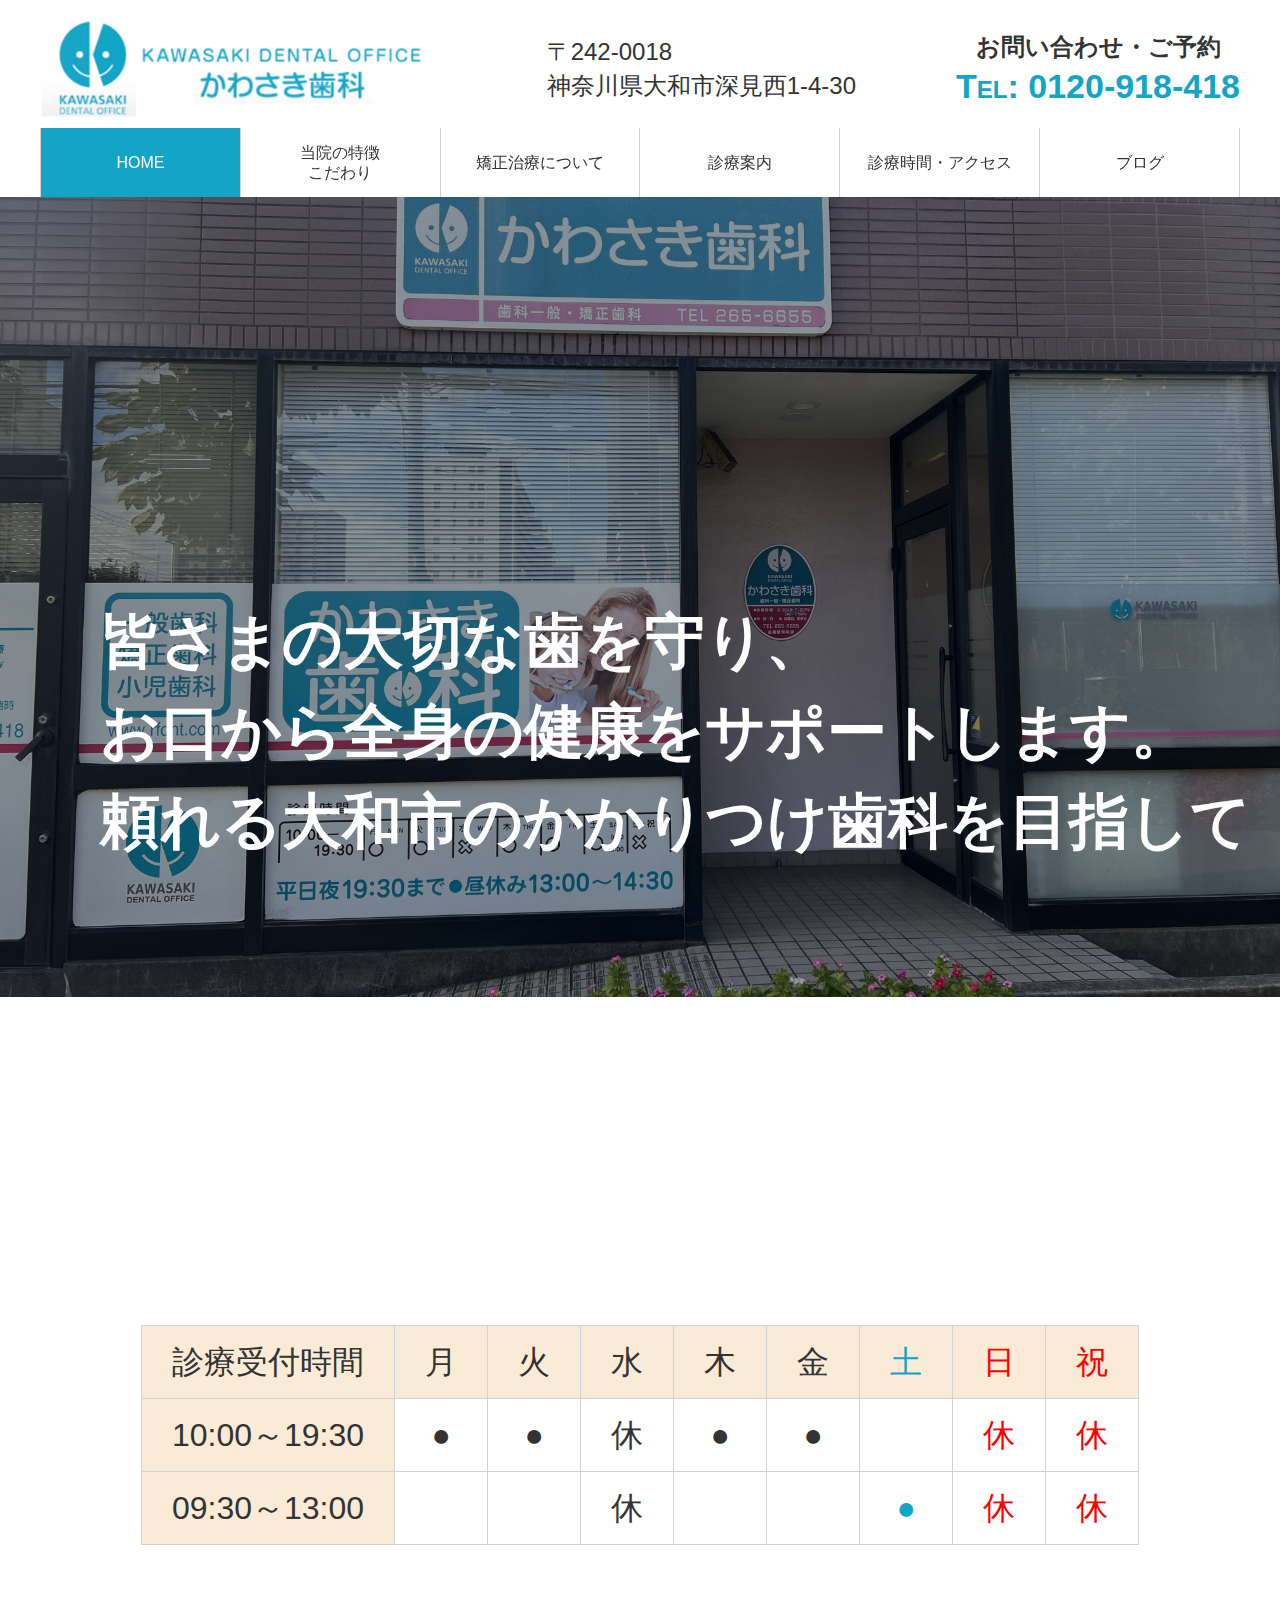
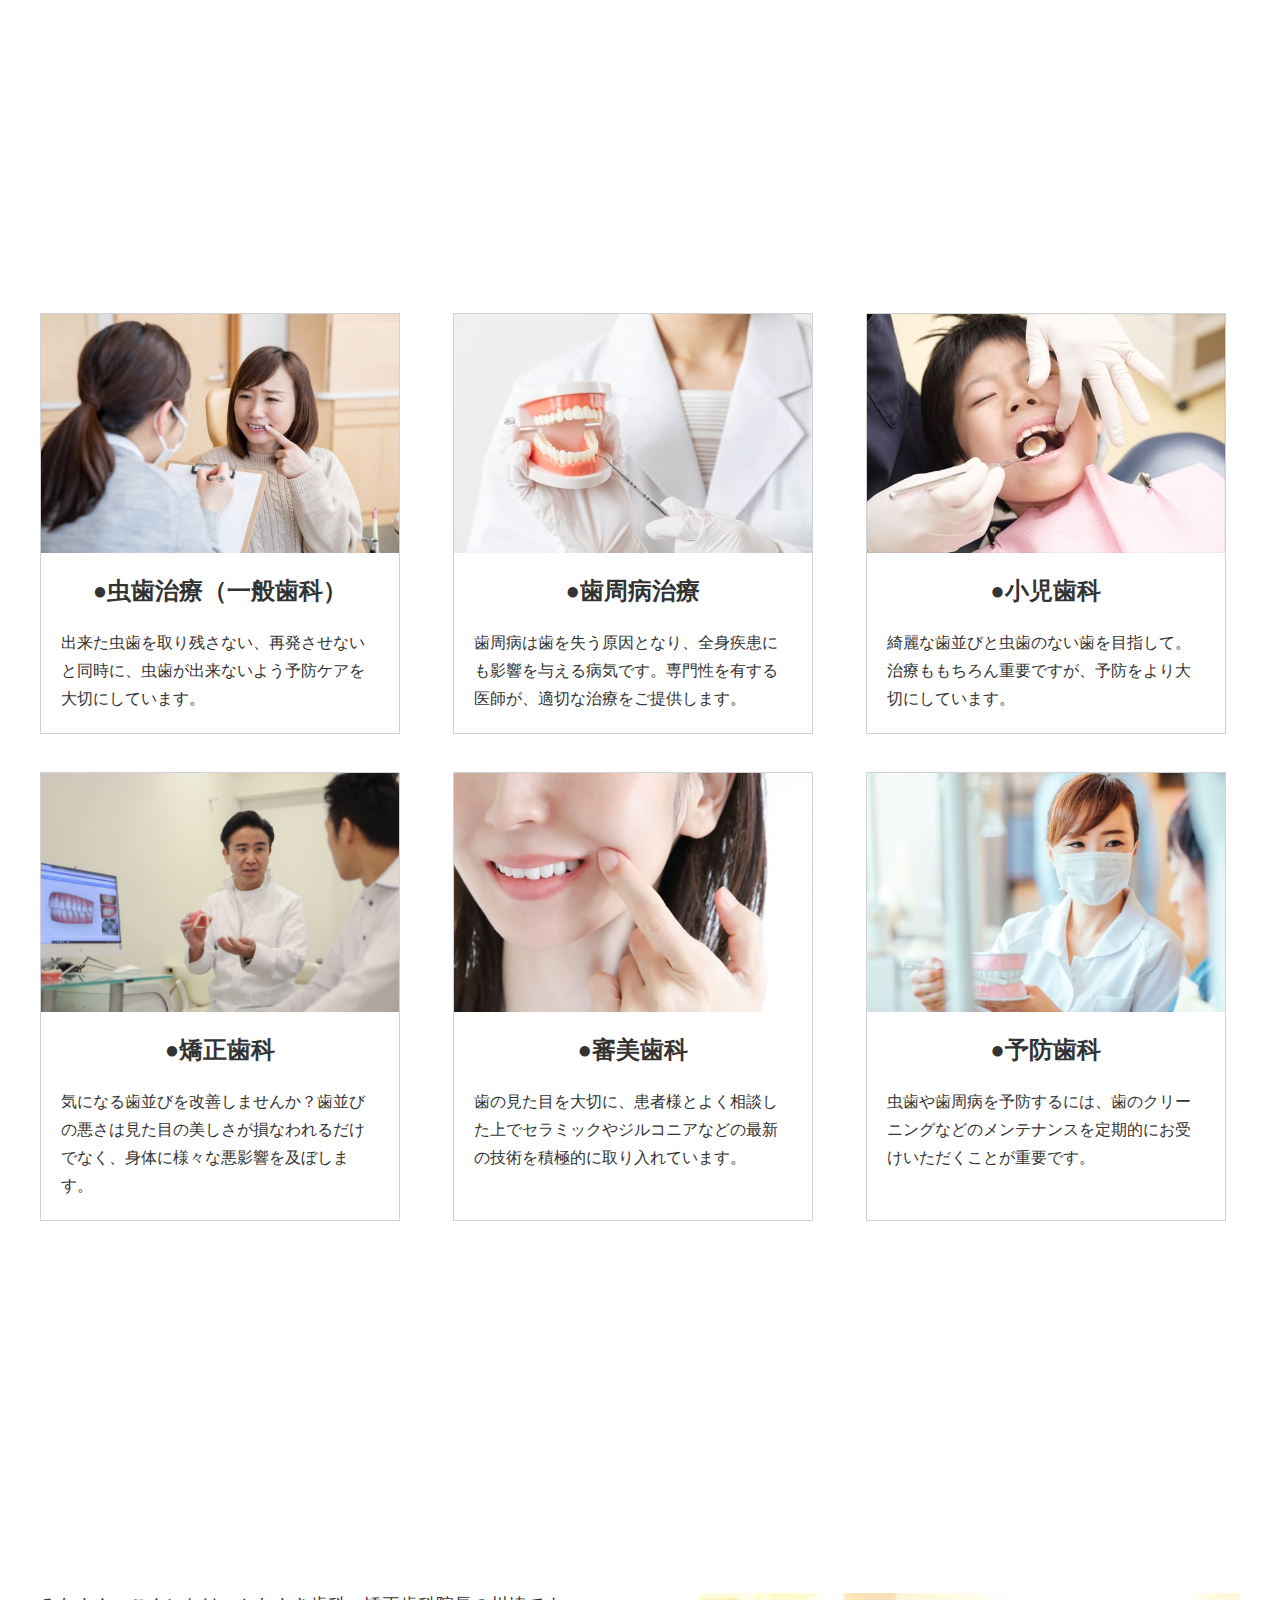
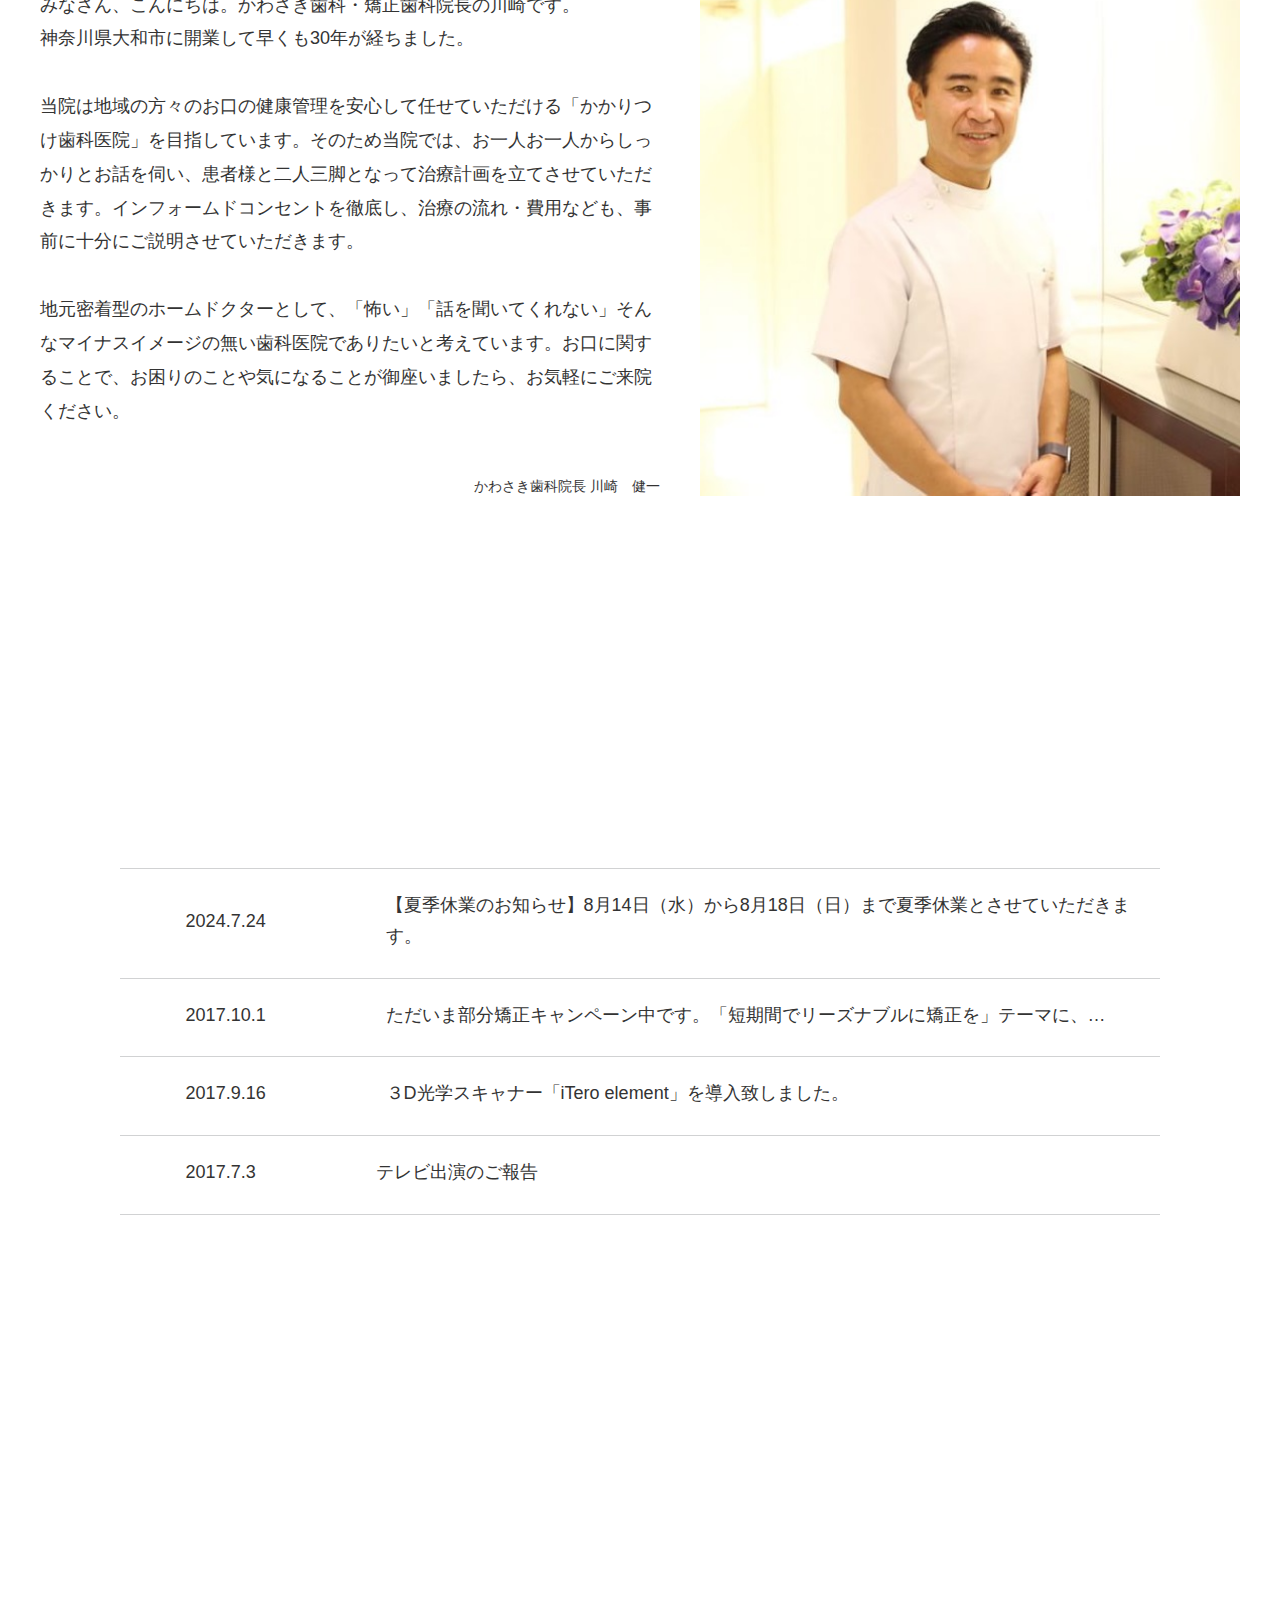
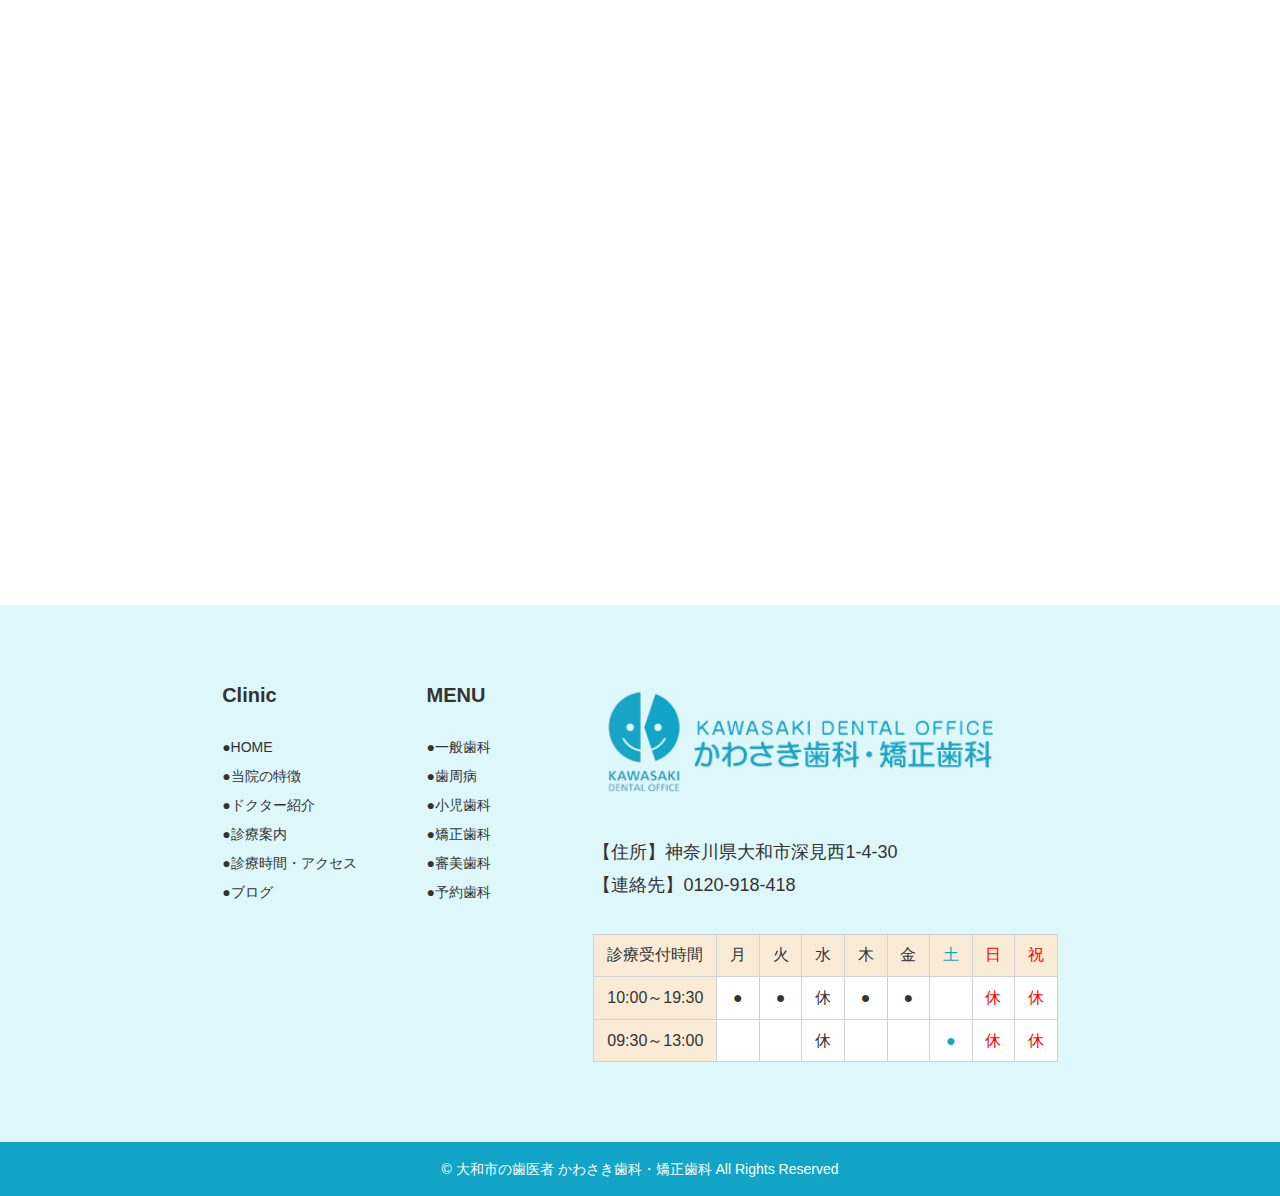
==== index.html @ 84166093 "Update index.html" ====
<!DOCTYPE html>
<html lang="ja">
<head>
    <meta charset="UTF-8">
    <meta name="viewport"content="width=device-width, initial-scale=1">
    <meta name="description" content="大和市で歯医者をお探しなら、かわさき歯科・矯正歯科へご来院ください。私たちは患者様本位の質の高い治療を行う事をモットーにしており、歯周病治療や矯正、小児、審美などの総合的な治療を行っております。">
    <meta name="keywords" content="大和市,歯科,歯医者,矯正歯科,小児歯科,審美歯科,">

    <!-- 以下OGP -->
    <meta property="og:description" content="大和市で歯医者をお探しなら、かわさき歯科・矯正歯科へご来院ください。私たちは患者様本位の質の高い治療を行う事をモットーにしており、歯周病治療や矯正、小児、審美などの総合的な治療を行っております。">
    <meta property="og:title" content="大和市の歯医者ならかわさき歯科・矯正歯科">
    <meta property="og:image" content="SNSでシェアされたときに表示する画像※かならず絶対パスを記載（相対パス不可）https://....../img/icons/logo.png">
    <meta property="og:type" content="website">
    <meta property="og:url" content="https://........">
    <!-- OGP終わり -->

    <!-- 以下Twitter Card -->
    <meta name="twitter:card" content="summary_large_image">
    <meta name="twitter:title" content="大和市の歯医者ならかわさき歯科・矯正歯科">
    <meta name="twitter:description" content="大和市で歯医者をお探しなら、かわさき歯科・矯正歯科へご来院ください。私たちは患者様本位の質の高い治療を行う事をモットーにしており、歯周病治療や矯正、小児、審美などの総合的な治療を行っております。">
    <meta name="twitter:image" content="https://........">
    <!-- Twitter Card終わり -->

    <title>大和市の歯医者ならかわさき歯科・矯正歯科</title>

    <link rel="stylesheet" href="https://cdn.jsdelivr.net/npm/swiper@11/swiper-bundle.min.css"/>
    <link rel="stylesheet" href="./css/animate.css">
    <link rel="stylesheet"  href="./css/style.css">
</head>
<body>

<header class="l-header l-container">
    <div class="l-header__inner">
        <div class="l-header__info">
            <h1 class="l-header__logo">
                <a href="#" class="l-header__logoLink">
                    <img src="./img/top/logo.png" alt="" width="400" height="65">
                </a>
            </h1>
            <div class="l-header__infoWrap u-displayNone--flexPA">
                <div class="l-header__access">
                    <p class="l-header__postcode"> 〒242-0018</p>
                        <p class="l-header__address">神奈川県大和市深見西1-4-30</p>
                </div>
                <div class="l-header__tel">
                    <p class="l-header__telOn">お問い合わせ・ご予約</p>
                    <p class="l-header__telText"><a href="tel:0120-918-418">T<span>EL</span>: 0120-918-418</a></p>
                </div>
            </div>
        </div>

        <nav class="l-menubar u-displayNone--TA" aria-label="Main Navigation">
            <div class="l-menubar__inner">
                <ul class="l-menubar__tab">
                    <li class="l-menubar__list"><a href="" class="l-menubar__link current">HOME</a></li>
                    <li class="l-menubar__list"><a href="" class="l-menubar__link">当院の特徴<br>こだわり</a></li>
                    <li class="l-menubar__list"><a href="" class="l-menubar__link">矯正治療について</a></li>
                    <li class="l-menubar__list"><a href="" class="l-menubar__link">診療案内</a>
                        <ul class="l-menubar__submenu">
                            <li class="l-menubar__submenuItem"><a href="" class="l-menubar__submenuLink">一般歯科</a></li>
                            <li class="l-menubar__submenuItem"><a href="" class="l-menubar__submenuLink">歯周病</a></li>
                            <li class="l-menubar__submenuItem"><a href="" class="l-menubar__submenuLink">小児歯科</a></li>
                            <li class="l-menubar__submenuItem"><a href="" class="l-menubar__submenuLink">矯正歯科</a></li>
                            <li class="l-menubar__submenuItem"><a href="" class="l-menubar__submenuLink">審美歯科</a></li>
                            <li class="l-menubar__submenuItem"><a href="" class="l-menubar__submenuLink">予防歯科</a></li>
                        </ul>
                    </li>
                    <li class="l-menubar__list"><a href="" class="l-menubar__link">診療時間・アクセス</a></li>
                    <li class="l-menubar__list"><a href="" class="l-menubar__link">ブログ</a></li>
                </ul>
            </div>
        </nav>
    </div>
</header>

<div class="l-mainVisual">
    <div class="l-mainVisual__overlay"></div>
    <!-- Slider main container -->
    <div class="l-mainVisual__titleWrap">
        <h2 class="l-mainVisual__title wow fadeInUp">皆さまの大切な歯を守り、<br>お口から全身の健康をサポートします。<br>頼れる大和市のかかりつけ歯科を目指して</h2>
    </div>
    <div class="topswiper">
        <!-- Additional required wrapper -->
        <div class="swiper-wrapper">
            <!-- Slides -->
            <div class="swiper-slide">
                <div class="l-mainVisual__img"><img src="./img/top/entrance.jpg" width="" height="" alt=""></div>
            </div>
            <div class="swiper-slide">
                <div class="l-mainVisual__img"><img src="./img/top/doctor_1.jpeg" width="" height=""  alt=""></div>
            </div>
        </div>
    </div>
</div>

<main>

    <section id="timeTable" class="p-clinicTimetable u-sectionPadding">
        <div class="p-clinicTimetable__inner l-container">
            <div class="p-clinicMenu__headingWrap p-clinicTimetable__headingWrap">
                <h2 class="c-sectionHeading  wow fadeInUp">診療時間</h2>
            </div>
            <table class="p-clinicTimetable__table">
                <tr>
                    <th class="first-column">診療受付時間</th>
                    <th>月</th>
                    <th>火</th>
                    <th>水</th>
                    <th>木</th>
                    <th>金</th>
                    <th class="weekend">土</th>
                    <th class="holiday">日</th>
                    <th class="holiday">祝</th>
                </tr>
                <tr>
                    <td class="first-column">10:00～19:30</td>
                    <td>●</td>
                    <td>●</td>
                    <td>休</td>
                    <td>●</td>
                    <td>●</td>
                    <td class="weekend"></td>
                    <td class="holiday">休</td>
                    <td class="holiday">休</td>
                </tr>
                <tr>
                    <td class="first-column">09:30～13:00</td>
                    <td></td>
                    <td></td>
                    <td>休</td>
                    <td></td>
                    <td></td>
                    <td class="weekend">●</td>
                    <td class="holiday">休</td>
                    <td class="holiday">休</td>
                </tr>
            </table>
        </div>
    </section>

    <section id="clinicMenu" class="p-clinicMenu u-sectionPadding">
        <div class="p-clinicMenu__inner l-container">
            <div class="p-clinicMenu__headingWrap">
                <h2 class="c-sectionHeading  wow fadeInUp">診療案内・治療メニュー</h2>
            </div>
            <ul class="p-clinicMenu__list">
                <li class="p-clinicMenu__item">
                    <a href="#" class="p-clinicMenu__link">
                        <div class="p-clinicMenu__img">
                            <img src="./img/clinic_info/虫歯治療.jpg" alt="clinicMenu1" width="" height="">
                        </div>
                        <div class="p-clinicMenu__body">
                            <h3 class="p-clinicMenu__title">●虫歯治療<br class="u-displayNone--SB">（一般歯科）</h3>
                            <p class="p-clinicMenu__text u-displayNone--TA">出来た虫歯を取り残さない、再発させないと同時に、虫歯が出来ないよう予防ケアを大切にしています。</p>
                        </div>
                    </a>
                </li>
                <li class="p-clinicMenu__item">
                    <a href="#" class="p-clinicMenu__link">
                        <div class="p-clinicMenu__img">
                            <img src="./img/clinic_info/歯周病治療.jpg" alt="clinicMenu1" width="" height="">
                        </div>
                        <div class="p-clinicMenu__body">
                            <h3 class="p-clinicMenu__title">●歯周病治療</h3>
                            <p class="p-clinicMenu__text u-displayNone--TA">歯周病は歯を失う原因となり、全身疾患にも影響を与える病気です。専門性を有する医師が、適切な治療をご提供します。</p>
                        </div>
                    </a>
                </li>
                <li class="p-clinicMenu__item">
                    <a href="#" class="p-clinicMenu__link">
                        <div class="p-clinicMenu__img">
                            <img src="./img/clinic_info/小児歯科.jpg" alt="clinicMenu1" width="" height="">
                        </div>
                        <div class="p-clinicMenu__body">
                            <h3 class="p-clinicMenu__title">●小児歯科</h3>
                            <p class="p-clinicMenu__text u-displayNone--TA">綺麗な歯並びと虫歯のない歯を目指して。治療ももちろん重要ですが、予防をより大切にしています。</p>
                        </div>
                    </a>
                </li>
                <li class="p-clinicMenu__item">
                    <a href="#" class="p-clinicMenu__link">
                        <div class="p-clinicMenu__img">
                            <img src="./img/clinic_info/矯正歯科.jpeg" alt="clinicMenu1" width="" height="">
                        </div>
                        <div class="p-clinicMenu__body">
                            <h3 class="p-clinicMenu__title">●矯正歯科</h3>
                            <p class="p-clinicMenu__text u-displayNone--TA">気になる歯並びを改善しませんか？歯並びの悪さは見た目の美しさが損なわれるだけでなく、身体に様々な悪影響を及ぼします。</p>
                        </div>
                    </a>
                </li>
                <li class="p-clinicMenu__item">
                    <a href="#" class="p-clinicMenu__link">
                        <div class="p-clinicMenu__img">
                            <img src="./img/clinic_info/審美歯科.jpg" alt="clinicMenu1" width="" height="">
                        </div>
                        <div class="p-clinicMenu__body">
                            <h3 class="p-clinicMenu__title">●審美歯科</h3>
                            <p class="p-clinicMenu__text u-displayNone--TA">歯の見た目を大切に、患者様とよく相談した上でセラミックやジルコニアなどの最新の技術を積極的に取り入れています。</p>
                        </div>
                    </a>
                </li>
                <li class="p-clinicMenu__item">
                    <a href="#" class="p-clinicMenu__link">
                        <div class="p-clinicMenu__img">
                            <img src="./img/clinic_info/予防歯科.jpg" alt="clinicMenu1" width="" height="">
                        </div>
                        <div class="p-clinicMenu__body">
                            <h3 class="p-clinicMenu__title">●予防歯科</h3>
                            <p class="p-clinicMenu__text u-displayNone--TA">虫歯や歯周病を予防するには、歯のクリーニングなどのメンテナンスを定期的にお受けいただくことが重要です。</p>
                        </div>
                    </a>
                </li>
            </ul>
        </div>
    </section>

    <section class="p-greeting u-sectionPadding">
        <div class="p-greeting__inner l-container">
            <div class="p-clinicMenu__headingWrap p-greeting__headingWrap">
                <h2 class="c-sectionHeading  wow fadeInUp">ごあいさつ</h2>
            </div>
            <div class="p-greeting__body">
                <div class="p-greeting__content">
                    <p class="p-greeting__text">みなさん、こんにちは。かわさき歯科・矯正歯科院長の川崎です。<br>神奈川県大和市に開業して早くも30年が経ちました。<br><br>当院は地域の方々のお口の健康管理を安心して任せていただける「かかりつけ歯科医院」を目指しています。そのため当院では、お一人お一人からしっかりとお話を伺い、患者様と二人三脚となって治療計画を立てさせていただきます。インフォームドコンセントを徹底し、治療の流れ・費用なども、事前に十分にご説明させていただきます。 <br><br>地元密着型のホームドクターとして、「怖い」「話を聞いてくれない」そんなマイナスイメージの無い歯科医院でありたいと考えています。お口に関することで、お困りのことや気になることが御座いましたら、お気軽にご来院ください。</p>
                    <div class="p-greeting__ceoSignature">
                        <p class="p-greeting__ceoName">かわさき歯科院長 川崎　健一</p>
                    </div>
                </div>
                <div class="p-greeting__img">
                    <img src="./img/top/doctor_2.jpg" alt="">
                </div>
            </div>
        </div>
    </section>

    <section id="News" class="p-news l-container--medium u-sectionPadding">
        <div class="p-news__inner l-container">
            <div class="p-clinicMenu__headingWrap p-news__headingWrap">
                <h2 class="c-sectionHeading wow fadeInUp">お知らせ</h2>
            </div>
            <ul class="p-news__list">
                <li class="p-news__item">
                    <a href="#" class="p-news__link">
                        <p class="p-news__date">
                            <time datetime="2023-11-30">2024.7.24</time>
                        </p>
                        <p class="p-news__text">【夏季休業のお知らせ】8月14日（水）から8月18日（日）まで夏季休業とさせていただきます。</p>
                    </a>
                </li>
                <li class="p-news__item">
                    <a href="#" class="p-news__link">
                        <p class="p-news__date">
                            <time datetime="2023-09-12">2017.10.1</time>
                        </p>
                        <p class="p-news__text">ただいま部分矯正キャンペーン中です。「短期間でリーズナブルに矯正を」テーマに、…</p>
                    </a>
                </li>
                <li class="p-news__item">
                    <a href="#" class="p-news__link">
                        <p class="p-news__date">
                            <time datetime="2023-07-20">2017.9.16</time>
                        </p>
                        <p class="p-news__text">３D光学スキャナー「iTero element」を導入致しました。</p>
                    </a>
                </li>
                <li class="p-news__item">
                    <a href="#" class="p-news__link">
                        <p class="p-news__date">
                            <time datetime="2023-05-03">2017.7.3</time>
                        </p>
                        <p class="p-news__text">テレビ出演のご報告</p>
                    </a>
                </li>
            </ul>
        </div>
    </section>

    <section id="access" class="p-access u-sectionPadding">
        <div class="p-access__inner l-container">
            <div class="p-clinicMenu__headingWrap p-access__headingWrap">
                <h2 class="c-sectionHeading wow fadeInUp">アクセス</h2>
            </div>
            <div class="p-access__map">
                <iframe src="https://www.google.com/maps/embed?pb=!1m18!1m12!1m3!1d2894.8225452643906!2d139.45868684851365!3d35.476439682126625!2m3!1f0!2f0!3f0!3m2!1i1024!2i768!4f13.1!3m3!1m2!1s0x6018561145ce084d%3A0x67bf9dbd51c05e30!2z44CSMjQyLTAwMTgg56We5aWI5bed55yM5aSn5ZKM5biC5rex6KaL6KW_77yR5LiB55uu77yU4oiS77yT77yQIOODqeODvOOCr-ODtOOCo-ODqQ!5e0!3m2!1sja!2sjp!4v1731754318873!5m2!1sja!2sjp" width="600" height="450" style="border:0;" allowfullscreen="" loading="lazy" referrerpolicy="no-referrer-when-downgrade"></iframe>
            </div>
        </div>
    </section>

</main>

<footer class="l-footer">
    <div class="l-footer__inner l-container">
        <div class="l-footer__nav">
            <nav class="l-footer__menu">
            <p class="l-footer__menuTitle">Clinic</p>
                <ul class="l-footer__list">
                    <li class="l-footer__item"><a href="#" class="l-footer__link">●HOME</a></li>
                    <li class="l-footer__item"><a href="#" class="l-footer__link">●当院の特徴</a></li>
                    <li class="l-footer__item"><a href="#" class="l-footer__link">●ドクター紹介</a></li>
                    <li class="l-footer__item"><a href="#" class="l-footer__link">●診療案内</a></li>
                    <li class="l-footer__item"><a href="#" class="l-footer__link">●診療時間・アクセス</a></li>
                    <li class="l-footer__item"><a href="#" class="l-footer__link">●ブログ</a></li>
                </ul>
            </nav>
            <nav class="l-footer__menu">
            <p class="l-footer__menuTitle">MENU</p>
                <ul class="l-footer__list">
                    <li class="l-footer__item"><a href="#" class="l-footer__link">●一般歯科</a></li>
                    <li class="l-footer__item"><a href="#" class="l-footer__link">●歯周病</a></li>
                    <li class="l-footer__item"><a href="#" class="l-footer__link">●小児歯科</a></li>
                    <li class="l-footer__item"><a href="#" class="l-footer__link">●矯正歯科</a></li>
                    <li class="l-footer__item"><a href="#" class="l-footer__link">●審美歯科</a></li>
                    <li class="l-footer__item"><a href="#" class="l-footer__link">●予約歯科</a></li>
                </ul>
            </nav>
        </div>
        <div class="l-footer__info">
            <div class="l-footer__logo">
                <a href="#" class="l-footer__logoLink">
                    <img src="./img/top/logo.gif" alt="" width="400" height="65">
                </a>
            </div>
            <div class="l-footer__access">
                <p class="l-footer__address">【住所】神奈川県大和市深見西1-4-30</p>
                    <p class="l-footer__tel">【連絡先】0120-918-418</p>
            </div>
            <table class="p-clinicTimetable__table p-clinicTimetable__table--compact">
                <tr>
                    <th class="first-column">診療受付時間</th>
                    <th>月</th>
                    <th>火</th>
                    <th>水</th>
                    <th>木</th>
                    <th>金</th>
                    <th class="weekend">土</th>
                    <th class="holiday">日</th>
                    <th class="holiday">祝</th>
                </tr>
                <tr>
                    <td class="first-column">10:00～19:30</td>
                    <td>●</td>
                    <td>●</td>
                    <td>休</td>
                    <td>●</td>
                    <td>●</td>
                    <td class="weekend"></td>
                    <td class="holiday">休</td>
                    <td class="holiday">休</td>
                </tr>
                <tr>
                    <td class="first-column">09:30～13:00</td>
                    <td></td>
                    <td></td>
                    <td>休</td>
                    <td></td>
                    <td></td>
                    <td class="weekend">●</td>
                    <td class="holiday">休</td>
                    <td class="holiday">休</td>
                </tr>
            </table>
        </div>
    </div>
    <div class="l-footer__copyright">
        <p>&copy; 大和市の歯医者 かわさき歯科・矯正歯科 All Rights Reserved</p>
    </div>
</footer>

    <script src="https://cdn.jsdelivr.net/npm/swiper@11/swiper-bundle.min.js" defer></script>
    <script src="./js/wow.min.js" defer></script>
    <script src="./js/script.js" defer></script>
</body>
</html>
---- css/style.css ----
@charset "UTF-8";
*,
*::before,
*::after {
  box-sizing: border-box;
}

html,
body,
h1,
h2,
h3,
h4,
h5,
h6,
ul,
ol,
dl,
li,
dt,
dd,
p,
div,
span,
img,
a,
table,
tr,
th,
td,
small,
button,
time,
figure {
  border: 0;
  font: inherit;
  font-size: 100%;
  margin: 0;
  padding: 0;
  vertical-align: baseline;
}

html {
  line-height: 1;
}

ol,
ul {
  list-style: none;
}

li,
dd {
  list-style-type: none;
}

header,
footer,
nav,
section,
article,
aside,
figure,
figcaption {
  display: block;
}

img {
  border: none;
  vertical-align: bottom;
}

a {
  cursor: pointer;
  text-decoration: none;
}

:root {
  --black: #333333;
  --gray:#d1d2d3;
  --white: #fff;
  --turquoise:#12A5C7;
  --pink:#ffa8a9;
  --brown:#8d7b6d;
  --lightblue:#3dc0d4;
  --antiqueWhite:#FAEBD7;
  --red:#FF0000;
  --whiteblue:#def7fa;
  --mincho: "Hiragino Mincho ProN", YuMincho, serif;
  --gothic: "Hiragino Kaku Gothic ProN", "ヒラギノ角ゴ ProN W3","メイリオ", "Meiryo", sans-serif;
}

html {
  font-size: 62.5%;
}

body {
  background-color: var(--white);
  color: var(--black);
  font-family: var(--gothic);
}

img {
  height: auto;
  max-width: 100%;
}

a {
  color: inherit;
  text-decoration: none;
}

.l-container, .l-container--medium {
  margin: 0 auto;
  max-width: 144rem;
  padding-left: clamp(2rem, 4vw, 4rem);
  padding-right: clamp(2rem, 4vw, 4rem);
  width: 100%;
}
.l-container--medium {
  max-width: 112rem;
  padding-left: 0rem;
  padding-right: 0rem;
}

.l-footer {
  background: var(--whiteblue);
}
.l-footer__inner {
  display: flex;
  gap: clamp(6rem, 8vw, 12rem);
  justify-content: center;
  padding: clamp(6rem, 8vw, 8rem) clamp(2rem, 4vw, 4rem);
}
@media (max-width: 766px) {
  .l-footer__inner {
    display: block;
  }
}
.l-footer__nav {
  display: flex;
}
@media (max-width: 766px) {
  .l-footer__nav {
    justify-content: center;
  }
}
.l-footer__menu:last-child {
  margin-left: clamp(4rem, 7vw, 7rem);
}
.l-footer__menuTitle {
  font-size: clamp(1.8rem, 2vw, 2rem);
  font-weight: bold;
}
.l-footer__list {
  font-size: clamp(1.2rem, 1.4vw, 1.4rem);
  margin-top: 2rem;
}
.l-footer__item {
  padding-top: clamp(1rem, 1.5vw, 1.5rem);
}
.l-footer__link {
  transition: color 0.3s;
}
.l-footer__link:hover {
  opacity: 0.7;
}
@media (max-width: 766px) {
  .l-footer__info {
    align-items: center;
    display: flex;
    flex-direction: column;
    margin-top: 3rem;
  }
}
.l-footer__logoLink {
  transition: all 0.3s;
}
.l-footer__logoLink:hover {
  opacity: 0.7;
}
.l-footer__access {
  font-size: clamp(1.6rem, 1.8vw, 1.8rem);
  margin-top: clamp(2rem, 4vw, 4rem);
}
.l-footer__tel {
  margin-top: 1.5rem;
}
.l-footer__copyright {
  background: var(--turquoise);
}
.l-footer__copyright p {
  color: var(--white);
  font-size: 1.4rem;
  padding: 2rem 0;
  text-align: center;
}

.l-header__inner {
  padding-top: 2rem;
}
.l-header__info {
  align-items: center;
  display: flex;
  justify-content: space-between;
}
.l-header__logoLink {
  transition: all 0.3s;
}
.l-header__logoLink:hover {
  opacity: 0.7;
}
.l-header__infoWrap {
  align-items: center;
  display: flex;
  font-size: clamp(2rem, 2.4vw, 2.4rem);
  gap: 10rem;
}
.l-header__address {
  padding-top: 1rem;
}
.l-header__tel {
  font-weight: bold;
  text-align: center;
}
.l-header__telText {
  color: var(--turquoise);
  font-size: clamp(3rem, 3.4vw, 3.4rem);
  padding-top: 1rem;
}
.l-header__telText span {
  font-size: clamp(2rem, 2.4vw, 2.4rem);
}

.l-menubar {
  margin-top: 1rem;
  position: sticky;
  top: 0;
  z-index: 100;
}
.l-menubar__inner {
  align-items: center;
  display: flex;
  justify-content: space-between;
}
.l-menubar__tab {
  display: flex;
  justify-content: space-between;
  width: 100%;
}
.l-menubar__list {
  align-items: center;
  border-left: 1px solid var(--gray);
  display: flex;
  flex: 1;
  justify-content: center;
  position: relative;
  text-align: center;
}
.l-menubar__list:last-child {
  border-right: 1px solid var(--gray);
}
.l-menubar__link {
  align-items: center;
  background: transparent;
  color: var(--black);
  display: inline-flex;
  font-size: clamp(1.2rem, 1.6vw, 1.6rem);
  height: 100%;
  justify-content: center;
  line-height: 1.2;
  padding: 1.5rem 0rem;
  text-decoration: none;
  transition: background-color 0.3s, color 0.3s;
  width: 100%;
}
.l-menubar__link.current {
  background-color: var(--turquoise);
  color: #fff;
}
.l-menubar__link:hover {
  background-color: var(--turquoise);
  color: #fff;
}
.l-menubar__link[aria-haspopup=true]::after {
  border-color: var(--black) transparent transparent transparent;
  border-style: solid;
  border-width: 6px 5px 0 5px;
  content: "";
  position: absolute;
  right: 20px;
  top: 50%;
  transform: translateY(-50%);
}
.l-menubar__submenu {
  background: var(--white);
  background: var(--gray);
  left: 0;
  opacity: 0;
  position: absolute;
  top: 100%;
  transition: opacity 0.3s, visibility 0.3s;
  visibility: hidden;
  width: 100%;
}
.l-menubar__list:hover .l-menubar__submenu {
  opacity: 1;
  visibility: visible;
}
.l-menubar__submenuItem {
  border-bottom: 1px solid var(--white);
  display: block;
  position: relative;
}
.l-menubar__submenuItem:hover {
  background-color: var(--turquoise);
}
.l-menubar__submenuLink {
  color: var(--black);
  display: block;
  font-size: clamp(1.4rem, 1.6vw, 1.6rem);
  height: 100%;
  padding: 1.5rem 1rem;
  text-decoration: none;
  width: 100%;
}
.l-menubar__submenuLink:hover {
  color: #fff;
}

.l-mainVisual {
  position: relative;
}
.l-mainVisual__overlay {
  background: rgba(0, 0, 0, 0.4); /* 半透明の黒 */
  height: 100%;
  left: 0;
  position: absolute;
  top: 0;
  width: 100%;
  z-index: 10; /* テキストの後ろに配置 */
}
.l-mainVisual.swiper-slide {
  position: relative;
}
.l-mainVisual__img {
  overflow: hidden;
  position: relative;
}
.l-mainVisual__img img {
  height: 80rem;
  max-width: 100%;
  width: 100%;
  -o-object-fit: cover;
  animation: zoomUp 7s linear 0s normal both;
     object-fit: cover;
}
@media (max-width: 766px) {
  .l-mainVisual__img img {
    height: 60rem;
  }
}
@keyframes zoomUp {
  0% {
    transform: scale(1);
  }
  100% {
    transform: scale(1.15);
  }
}
.l-mainVisual__titleWrap {
  color: var(--white);
  left: 10rem;
  position: absolute;
  top: 50%;
  z-index: 10;
}
@media (max-width: 766px) {
  .l-mainVisual__titleWrap {
    left: 2rem;
    top: 45%;
  }
}
.l-mainVisual__title {
  font-size: clamp(2.8rem, 6vw, 6rem);
  font-weight: bold;
  line-height: 1.5;
}

.c-sectionHeading {
  font-size: clamp(2.4rem, 4vw, 4.8rem);
  font-weight: bold;
}

.p-clinicMenu__headingWrap {
  text-align: center;
}
.p-clinicMenu__list, .p-clinicMenu__listSmall {
  display: grid;
  gap: clamp(2rem, 3vw, 4rem);
  grid-template-columns: repeat(3, 1fr);
  margin-top: clamp(4rem, 8vw, 8rem);
  width: 100%;
}
@media (max-width: 766px) {
  .p-clinicMenu__list, .p-clinicMenu__listSmall {
    grid-template-columns: repeat(2, 1fr);
  }
}
.p-clinicMenu__listSmall {
  gap: 2rem;
  margin-top: 5rem;
}
@media (max-width: 766px) {
  .p-clinicMenu__listSmall {
    gap: 4rem;
  }
}
.p-clinicMenu__item {
  display: flex;
  flex-direction: column; /* 子要素を縦に並べる */
  max-width: 36rem;
  width: 100%;
}
@media (max-width: 766px) {
  .p-clinicMenu__item {
    margin: 0 auto;
  }
}
.p-clinicMenu__link {
  border: 0.1rem solid var(--gray);
  display: flex;
  flex-direction: column; /* 子要素を縦に並べる */
  flex-grow: 1;
}
.p-clinicMenu__link:hover {
  transition: all 0.3s;
}
.p-clinicMenu__link:hover .p-clinicMenu__img > img {
  transform: scale(1.1);
}
.p-clinicMenu__link:hover .p-clinicMenu__title::after, .p-clinicMenu__link:hover .p-clinicMenu__titleSmall::after {
  transform: scaleX(1);
}
.p-clinicMenu__img {
  overflow: hidden;
}
.p-clinicMenu__img > img {
  transition: all 0.3s;
}
.p-clinicMenu__body, .p-clinicMenu__bodySmall {
  display: flex;
  flex-direction: column; /* タイトルとテキストを縦に並べる */
  flex-grow: 1; /* この要素が残りのスペースを埋める */
  padding: clamp(1.2rem, 2vw, 2rem);
}
.p-clinicMenu__bodySmall {
  padding-bottom: 2rem;
  padding-left: 1.8rem;
  padding-right: 1.8rem;
  padding-top: 2rem;
}
.p-clinicMenu__title, .p-clinicMenu__titleSmall {
  color: var(--darkgray);
  display: inline-block;
  font-size: clamp(1.8rem, 2vw, 2.4rem);
  font-weight: bold;
  line-height: 1.5;
  position: relative;
  text-align: center;
  text-align: center;
}
.p-clinicMenu__title::after, .p-clinicMenu__titleSmall::after {
  background-color: var(--turquoise); /* 下線の色 */
  bottom: -0.4rem; /* 下線の位置を調整 */
  content: "";
  height: 0.2rem; /* 下線の太さ */
  left: 0;
  position: absolute;
  transform: scaleX(0); /* 初期状態：非表示 */
  transform-origin: left center; /* 左端から拡大 */
  transition: transform 0.3s ease; /* アニメーション */
  width: 100%; /* 文字列の幅に完全一致 */
}
@media (max-width: 766px) {
  .p-clinicMenu__title, .p-clinicMenu__titleSmall {
    font-size: 1.6rem;
  }
}
.p-clinicMenu__titleSmall {
  font-size: 1.8rem;
  text-align: left;
}
@media (max-width: 766px) {
  .p-clinicMenu__titleSmall {
    font-size: 2rem;
    text-align: center;
  }
}
.p-clinicMenu__text, .p-clinicMenu__textSmall {
  flex-grow: 1; /* テキストが残りのスペースを埋める */
  font-size: clamp(1.4rem, 1.5vw, 1.6rem);
  line-height: 1.75;
  margin-top: clamp(1.2rem, 2vw, 2rem);
}
@media (max-width: 766px) {
  .p-clinicMenu__text, .p-clinicMenu__textSmall {
    line-height: 2;
  }
}
.p-clinicMenu__textSmall {
  font-size: 1.4rem;
  line-height: 2;
  margin-top: 0.8rem;
}

.p-greeting__body {
  align-items: center;
  display: flex;
  margin-top: clamp(4rem, 8vw, 8rem);
}
@media (max-width: 766px) {
  .p-greeting__body {
    flex-direction: column-reverse;
  }
}
.p-greeting__img {
  width: 45%;
}
@media (max-width: 766px) {
  .p-greeting__img {
    text-align: center;
    width: 100%;
  }
}
.p-greeting__img img {
  height: auto;
  width: 100%;
  -o-object-fit: cover;
     object-fit: cover;
}
.p-greeting__content {
  padding-right: clamp(3rem, 4vw, 4rem);
  width: 55%;
}
@media (max-width: 766px) {
  .p-greeting__content {
    margin-top: 2.4rem;
    padding-right: 0rem;
    width: 100%;
  }
}
.p-greeting__text {
  font-size: clamp(1.4rem, 1.8vw, 1.8rem);
  line-height: 1.88;
}
.p-greeting__ceoSignature {
  margin-top: 4.4rem;
  text-align: right;
}
.p-greeting__ceoName {
  font-size: clamp(1.2rem, 1.4vw, 1.4rem);
  line-height: 2;
}

.p-news__list {
  display: flex;
  flex-direction: column;
  justify-content: center;
  margin-top: clamp(4rem, 8vw, 8rem);
}
.p-news__item {
  border-top: 0.1rem solid var(--gray);
}
.p-news__item:last-child {
  border-bottom: 0.1rem solid var(--gray);
}
.p-news__link {
  align-items: center;
  display: flex;
  font-size: clamp(1.4rem, 1.6vw, 1.8rem);
  justify-content: center;
  line-height: 1.72;
  padding-bottom: clamp(1.5rem, 2vw, 2.7rem);
  padding-left: clamp(2rem, 4vw, 4rem);
  padding-top: clamp(1.2rem, 2vw, 2.1rem);
  position: relative;
  transition: all 0.3s;
}
.p-news__link:hover {
  color: var(--red);
}
.p-news__link::after {
  background: url(/public/assets/img/top/icon-arrow-black.png) no-repeat center center/contain;
  content: "";
  height: 2rem;
  left: 0rem;
  position: absolute;
  top: 50%;
  transform: translateY(-50%);
  transition: 0.3s;
  width: 2rem;
}
@media (max-width: 766px) {
  .p-news__link::after {
    height: 1.2rem;
    width: 1.2rem;
  }
}
.p-news__link:hover::after {
  background: url(/public/assets/img/top/icon-arrow-blue-btn.png) no-repeat center center/contain;
  left: 2rem;
}
@media (max-width: 766px) {
  .p-news__link:hover::after {
    left: 1rem;
  }
}
.p-news__date {
  margin-left: clamp(1.1rem, 2vw, 2.9rem);
  width: clamp(6rem, 7vw, 8rem);
}
.p-news__text {
  margin-left: clamp(8rem, 12vw, 12rem);
  width: calc(100% - clamp(6rem, 7vw, 8rem));
}
@media (max-width: 766px) {
  .p-news__text {
    margin-left: clamp(3rem, 8vw, 5.5rem);
  }
}

.p-access__map {
  margin-top: clamp(4rem, 8vw, 8rem);
}
.p-access__map iframe {
  height: 50rem;
  width: 100%;
}
@media (max-width: 576px) {
  .p-access__map iframe {
    height: 30rem;
  }
}

.p-clinicTimetable__inner {
  margin-top: clamp(4rem, 8vw, 8rem);
}
.p-clinicTimetable__table {
  border: 0.1rem solid var(--gray);
  border-collapse: collapse;
  margin: clamp(4rem, 8vw, 8rem) auto 0;
  table-layout: fixed;
}
.p-clinicTimetable__table th,
.p-clinicTimetable__table td {
  border: 0.1rem solid var(--gray);
  font-size: clamp(1.2rem, 3vw, 3.2rem);
  padding: clamp(1.2rem, 2vw, 2rem) clamp(1.2rem, 3vw, 3rem);
  text-align: center;
  vertical-align: middle;
}
@media (max-width: 766px) {
  .p-clinicTimetable__table th,
  .p-clinicTimetable__table td {
    font-size: clamp(1rem, 1vw, 1.2rem);
    padding: clamp(0.6rem, 1vw, 1.2rem) clamp(0.6rem, 1vw, 1.2rem);
  }
}
.p-clinicTimetable__table--compact {
  margin-top: clamp(2rem, 4vw, 4rem);
}
.p-clinicTimetable__table--compact th,
.p-clinicTimetable__table--compact td {
  font-size: clamp(1.2rem, 1.6vw, 1.6rem);
  padding: clamp(0.6rem, 1vw, 1.5rem);
}
.p-clinicTimetable__table th {
  background-color: var(--antiqueWhite);
}
.p-clinicTimetable__table td {
  background-color: var(--white);
}
.p-clinicTimetable__table td.first-column {
  background-color: var(--antiqueWhite);
}
.p-clinicTimetable__table th.weekend,
.p-clinicTimetable__table td.weekend {
  color: var(--turquoise);
}
.p-clinicTimetable__table th.holiday,
.p-clinicTimetable__table td.holiday {
  color: var(--red);
}

.u-displayNone {
  display: none;
}
.u-displayNone--PA {
  display: block;
}
@media (max-width: 992px) {
  .u-displayNone--PA {
    display: none;
  }
}
.u-displayNone--flexPA {
  display: flex;
}
@media (max-width: 992px) {
  .u-displayNone--flexPA {
    display: none;
  }
}
.u-displayNone--TA {
  display: block;
}
@media (max-width: 766px) {
  .u-displayNone--TA {
    display: none;
  }
}
.u-displayNone--TB {
  display: none;
}
@media (max-width: 992px) {
  .u-displayNone--TB {
    display: block;
  }
}
.u-displayNone--SB {
  display: none;
}
@media (max-width: 766px) {
  .u-displayNone--SB {
    display: block;
  }
}

.u-sectionPadding {
  padding-bottom: clamp(6rem, 12vw, 12rem);
  padding-top: clamp(6rem, 12vw, 12rem);
}
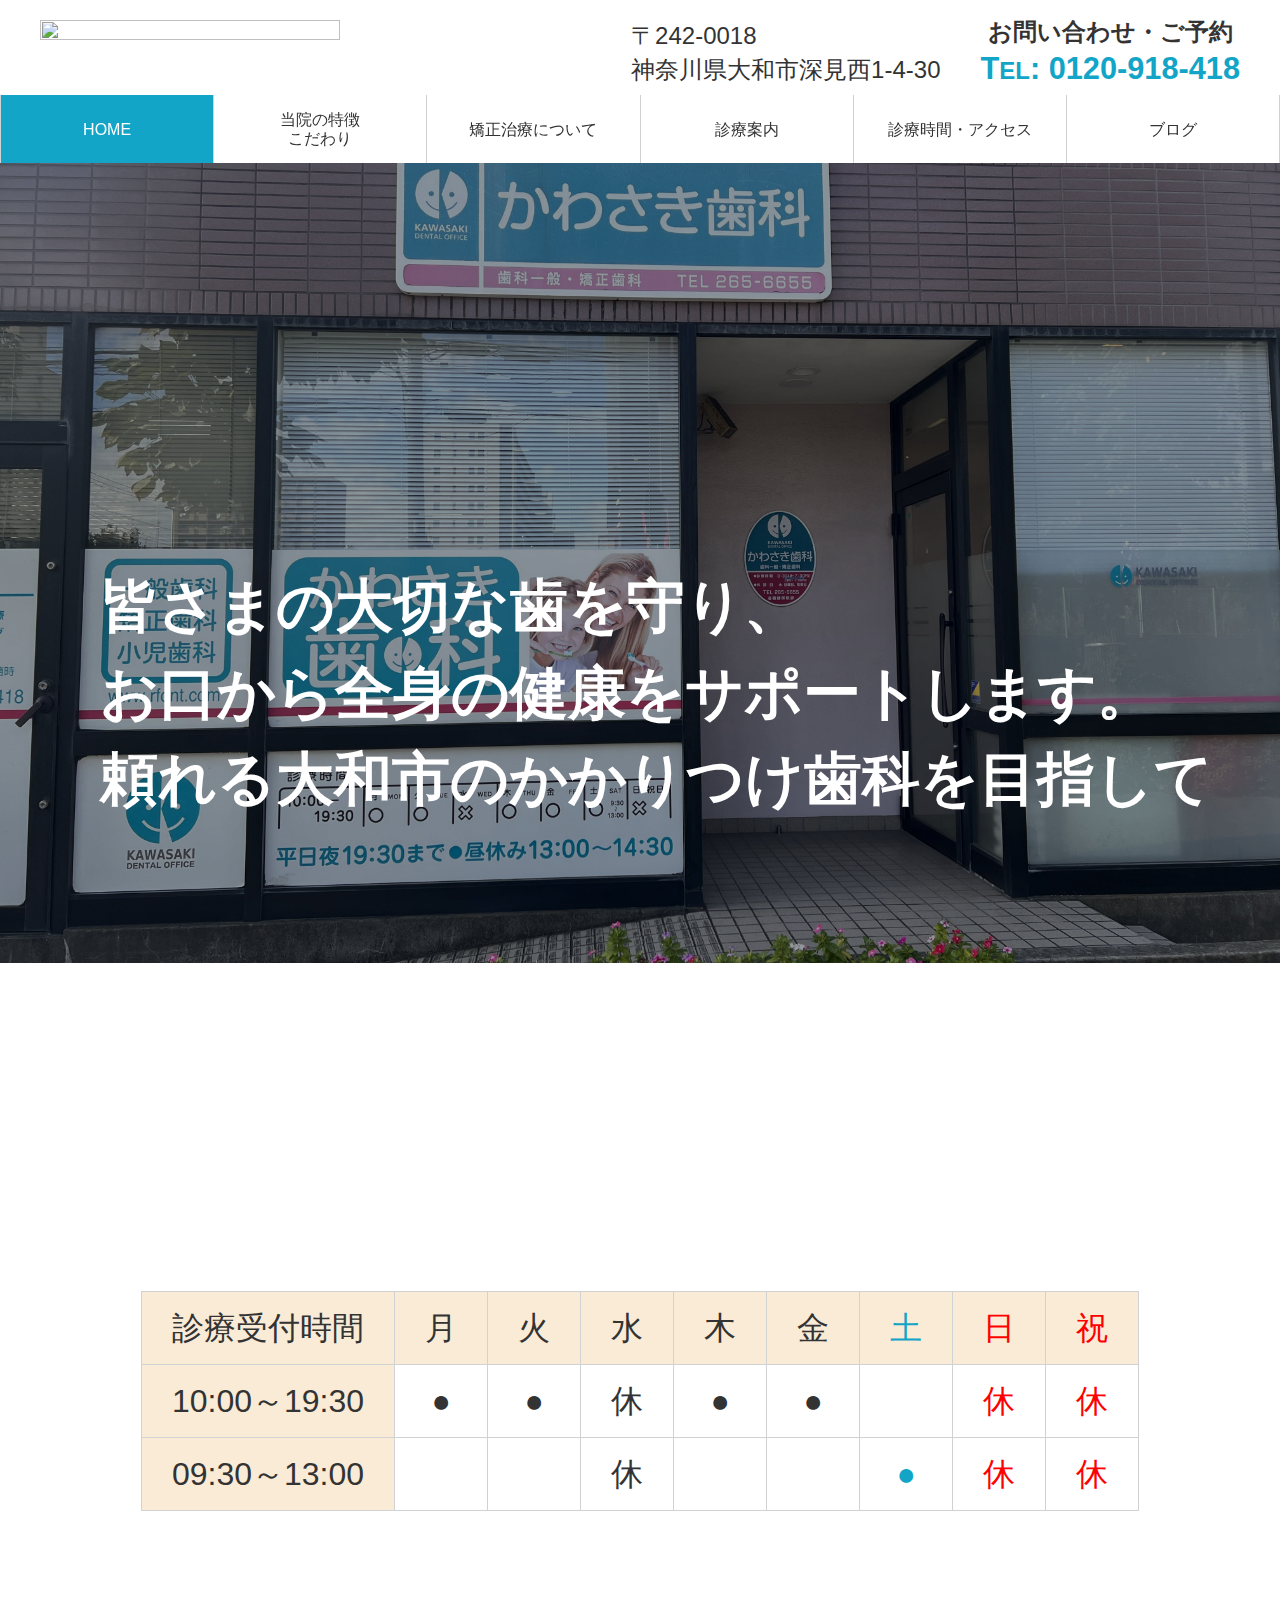
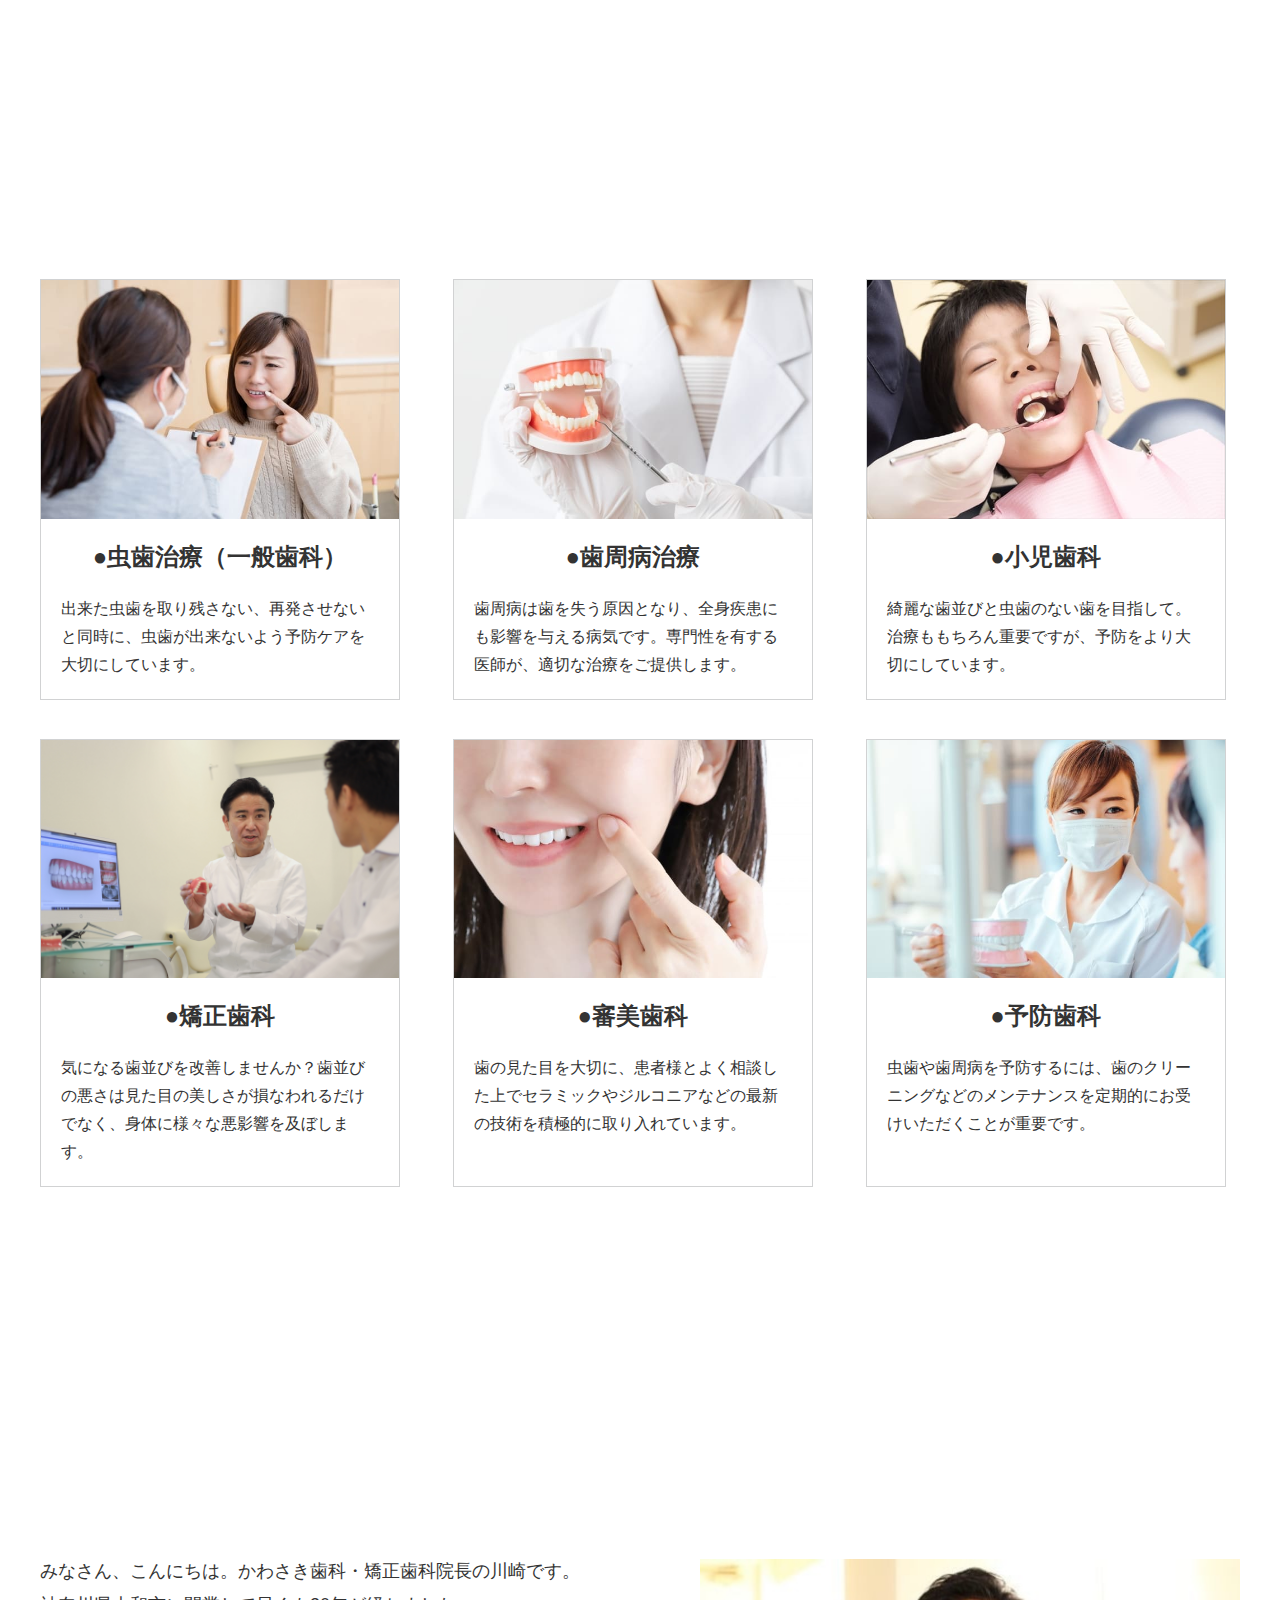
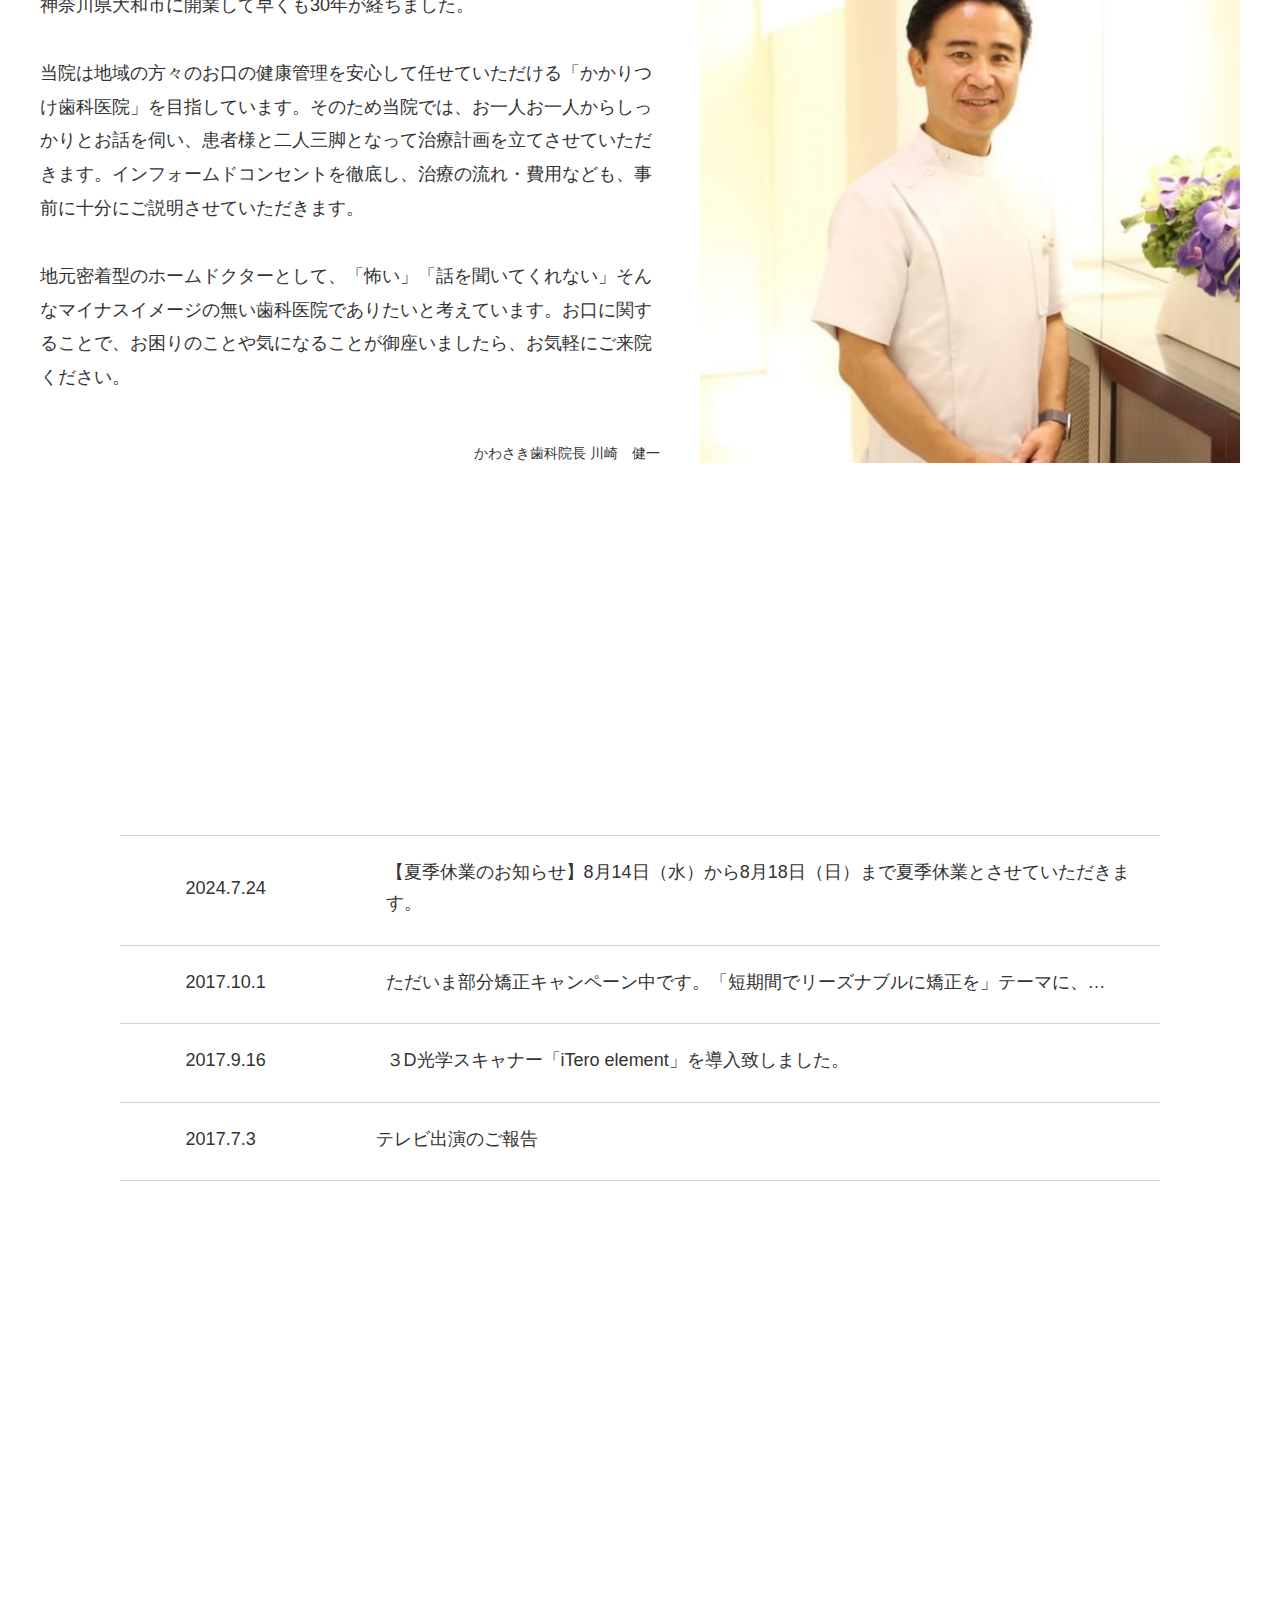
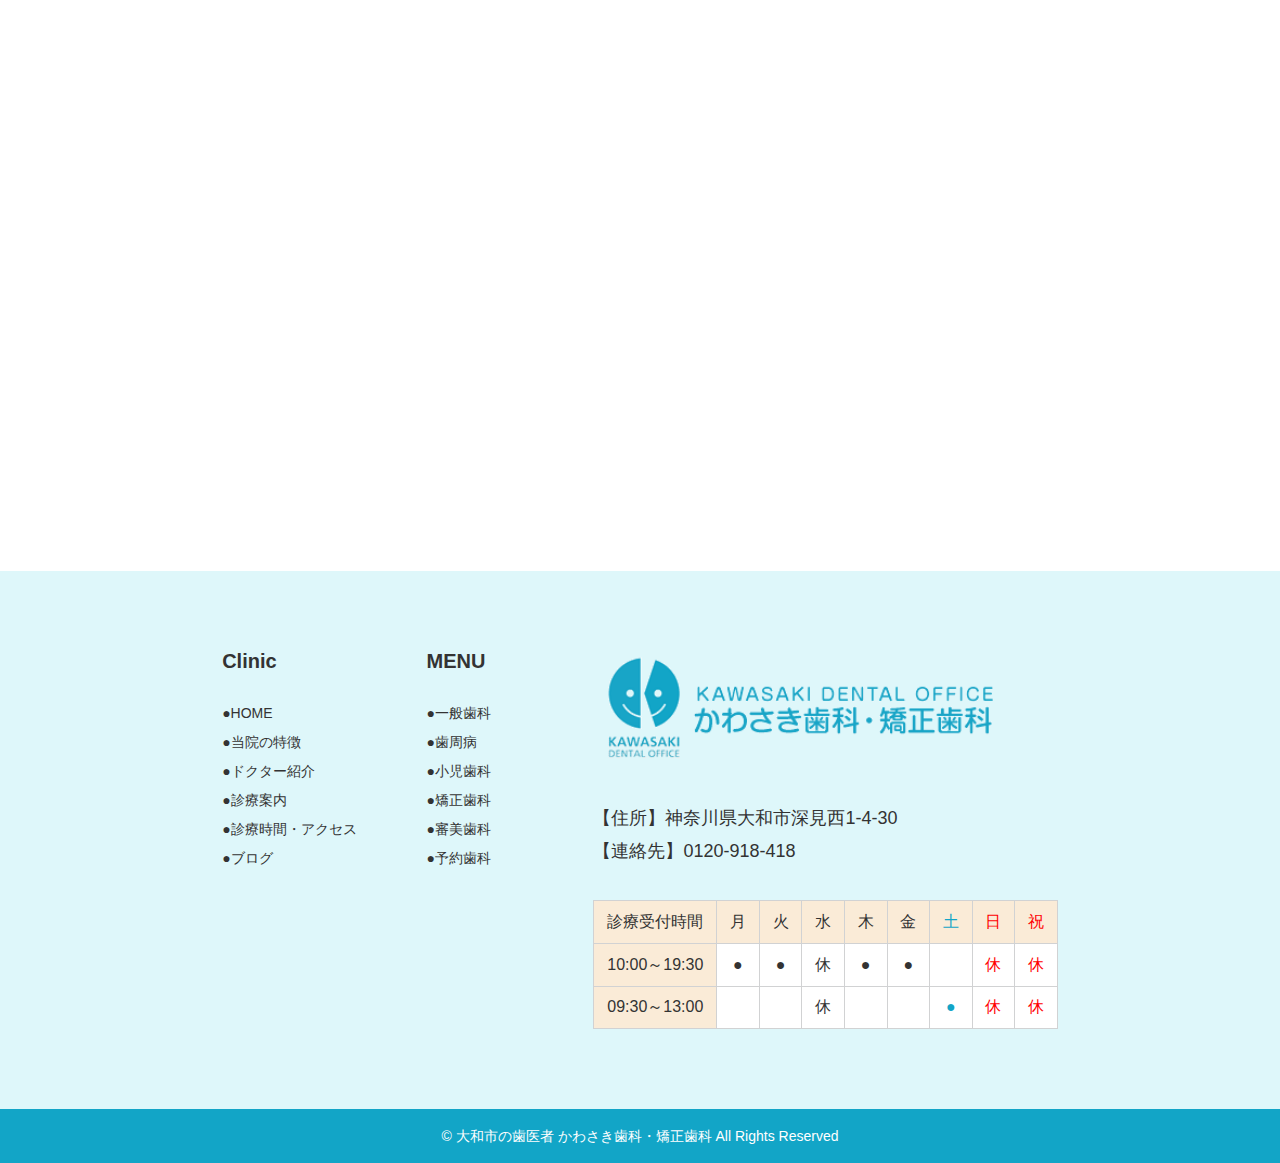
==== commit 80bafe8e: "Update index.html" ====
--- a/index.html
+++ b/index.html
@@ -29,12 +29,12 @@
 </head>
 <body>
 
-<header class="l-header l-container">
+<header class="l-header">
     <div class="l-header__inner">
         <div class="l-header__info">
             <h1 class="l-header__logo">
                 <a href="#" class="l-header__logoLink">
-                    <img src="./img/top/logo.png" alt="" width="400" height="65">
+                    <img src="../public/assets/img/top/logo.png" alt="" width="300" height="65">
                 </a>
             </h1>
             <div class="l-header__infoWrap u-displayNone--flexPA">
@@ -48,29 +48,28 @@
                 </div>
             </div>
         </div>
-
-        <nav class="l-menubar u-displayNone--TA" aria-label="Main Navigation">
-            <div class="l-menubar__inner">
-                <ul class="l-menubar__tab">
-                    <li class="l-menubar__list"><a href="" class="l-menubar__link current">HOME</a></li>
-                    <li class="l-menubar__list"><a href="" class="l-menubar__link">当院の特徴<br>こだわり</a></li>
-                    <li class="l-menubar__list"><a href="" class="l-menubar__link">矯正治療について</a></li>
-                    <li class="l-menubar__list"><a href="" class="l-menubar__link">診療案内</a>
-                        <ul class="l-menubar__submenu">
-                            <li class="l-menubar__submenuItem"><a href="" class="l-menubar__submenuLink">一般歯科</a></li>
-                            <li class="l-menubar__submenuItem"><a href="" class="l-menubar__submenuLink">歯周病</a></li>
-                            <li class="l-menubar__submenuItem"><a href="" class="l-menubar__submenuLink">小児歯科</a></li>
-                            <li class="l-menubar__submenuItem"><a href="" class="l-menubar__submenuLink">矯正歯科</a></li>
-                            <li class="l-menubar__submenuItem"><a href="" class="l-menubar__submenuLink">審美歯科</a></li>
-                            <li class="l-menubar__submenuItem"><a href="" class="l-menubar__submenuLink">予防歯科</a></li>
-                        </ul>
-                    </li>
-                    <li class="l-menubar__list"><a href="" class="l-menubar__link">診療時間・アクセス</a></li>
-                    <li class="l-menubar__list"><a href="" class="l-menubar__link">ブログ</a></li>
-                </ul>
-            </div>
-        </nav>
-    </div>
+    </div>
+    <nav class="l-menubar u-displayNone--TA" aria-label="Main Navigation">
+        <div class="l-menubar__inner">
+            <ul class="l-menubar__tab">
+                <li class="l-menubar__list"><a href="" class="l-menubar__link current">HOME</a></li>
+                <li class="l-menubar__list"><a href="" class="l-menubar__link">当院の特徴<br>こだわり</a></li>
+                <li class="l-menubar__list"><a href="" class="l-menubar__link">矯正治療について</a></li>
+                <li class="l-menubar__list"><a href="" class="l-menubar__link">診療案内</a>
+                    <ul class="l-menubar__submenu">
+                        <li class="l-menubar__submenuItem"><a href="" class="l-menubar__submenuLink">一般歯科</a></li>
+                        <li class="l-menubar__submenuItem"><a href="" class="l-menubar__submenuLink">歯周病</a></li>
+                        <li class="l-menubar__submenuItem"><a href="" class="l-menubar__submenuLink">小児歯科</a></li>
+                        <li class="l-menubar__submenuItem"><a href="" class="l-menubar__submenuLink">矯正歯科</a></li>
+                        <li class="l-menubar__submenuItem"><a href="" class="l-menubar__submenuLink">審美歯科</a></li>
+                        <li class="l-menubar__submenuItem"><a href="" class="l-menubar__submenuLink">予防歯科</a></li>
+                    </ul>
+                </li>
+                <li class="l-menubar__list"><a href="" class="l-menubar__link">診療時間・アクセス</a></li>
+                <li class="l-menubar__list"><a href="" class="l-menubar__link">ブログ</a></li>
+            </ul>
+        </div>
+    </nav>
 </header>
 
 <div class="l-mainVisual">
@@ -169,7 +168,7 @@
                 <li class="p-clinicMenu__item">
                     <a href="#" class="p-clinicMenu__link">
                         <div class="p-clinicMenu__img">
-                            <img src="./img/clinic_info/小児歯科.jpg" alt="clinicMenu1" width="" height="">
+                            <img src="./img/top/小児歯科.jpg" alt="clinicMenu1" width="" height="">
                         </div>
                         <div class="p-clinicMenu__body">
                             <h3 class="p-clinicMenu__title">●小児歯科</h3>
--- a/css/style.css
+++ b/css/style.css
@@ -197,7 +197,12 @@
 }
 
 .l-header__inner {
+  margin: 0 auto;
+  max-width: 144rem;
+  padding-left: clamp(2rem, 4vw, 4rem);
+  padding-right: clamp(2rem, 4vw, 4rem);
   padding-top: 2rem;
+  width: 100%;
 }
 .l-header__info {
   align-items: center;
@@ -214,7 +219,7 @@
   align-items: center;
   display: flex;
   font-size: clamp(2rem, 2.4vw, 2.4rem);
-  gap: 10rem;
+  gap: 4rem;
 }
 .l-header__address {
   padding-top: 1rem;
@@ -225,7 +230,7 @@
 }
 .l-header__telText {
   color: var(--turquoise);
-  font-size: clamp(3rem, 3.4vw, 3.4rem);
+  font-size: clamp(2rem, 2.4vw, 3.4rem);
   padding-top: 1rem;
 }
 .l-header__telText span {
@@ -233,15 +238,18 @@
 }
 
 .l-menubar {
-  margin-top: 1rem;
+  margin: 1rem auto 0;
+  max-width: 144rem;
   position: sticky;
   top: 0;
+  width: 100%;
   z-index: 100;
 }
 .l-menubar__inner {
   align-items: center;
   display: flex;
   justify-content: space-between;
+  max-width: 144rem;
 }
 .l-menubar__tab {
   display: flex;
@@ -382,7 +390,7 @@
   }
 }
 .l-mainVisual__title {
-  font-size: clamp(2.8rem, 6vw, 6rem);
+  font-size: clamp(2.8rem, 4.5vw, 6rem);
   font-weight: bold;
   line-height: 1.5;
 }
@@ -660,7 +668,7 @@
   text-align: center;
   vertical-align: middle;
 }
-@media (max-width: 766px) {
+@media (max-width: 576px) {
   .p-clinicTimetable__table th,
   .p-clinicTimetable__table td {
     font-size: clamp(1rem, 1vw, 1.2rem);
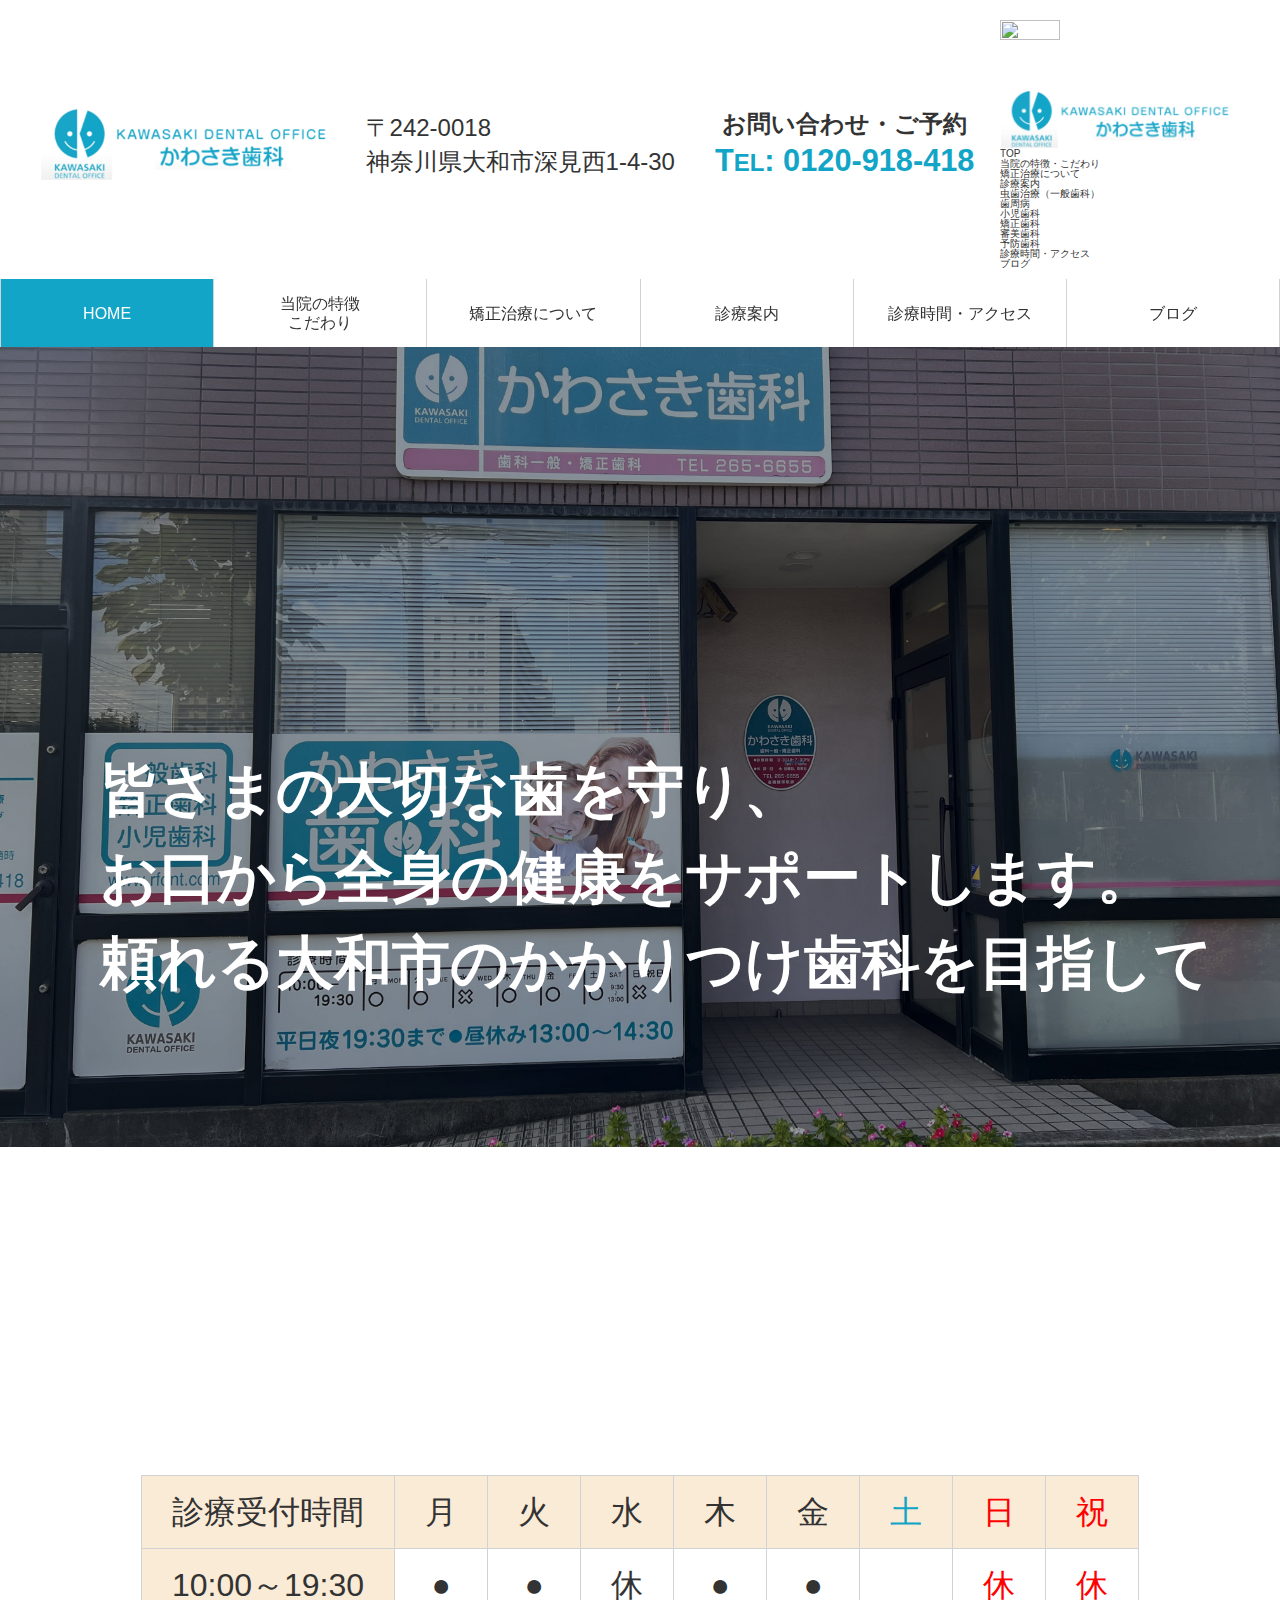
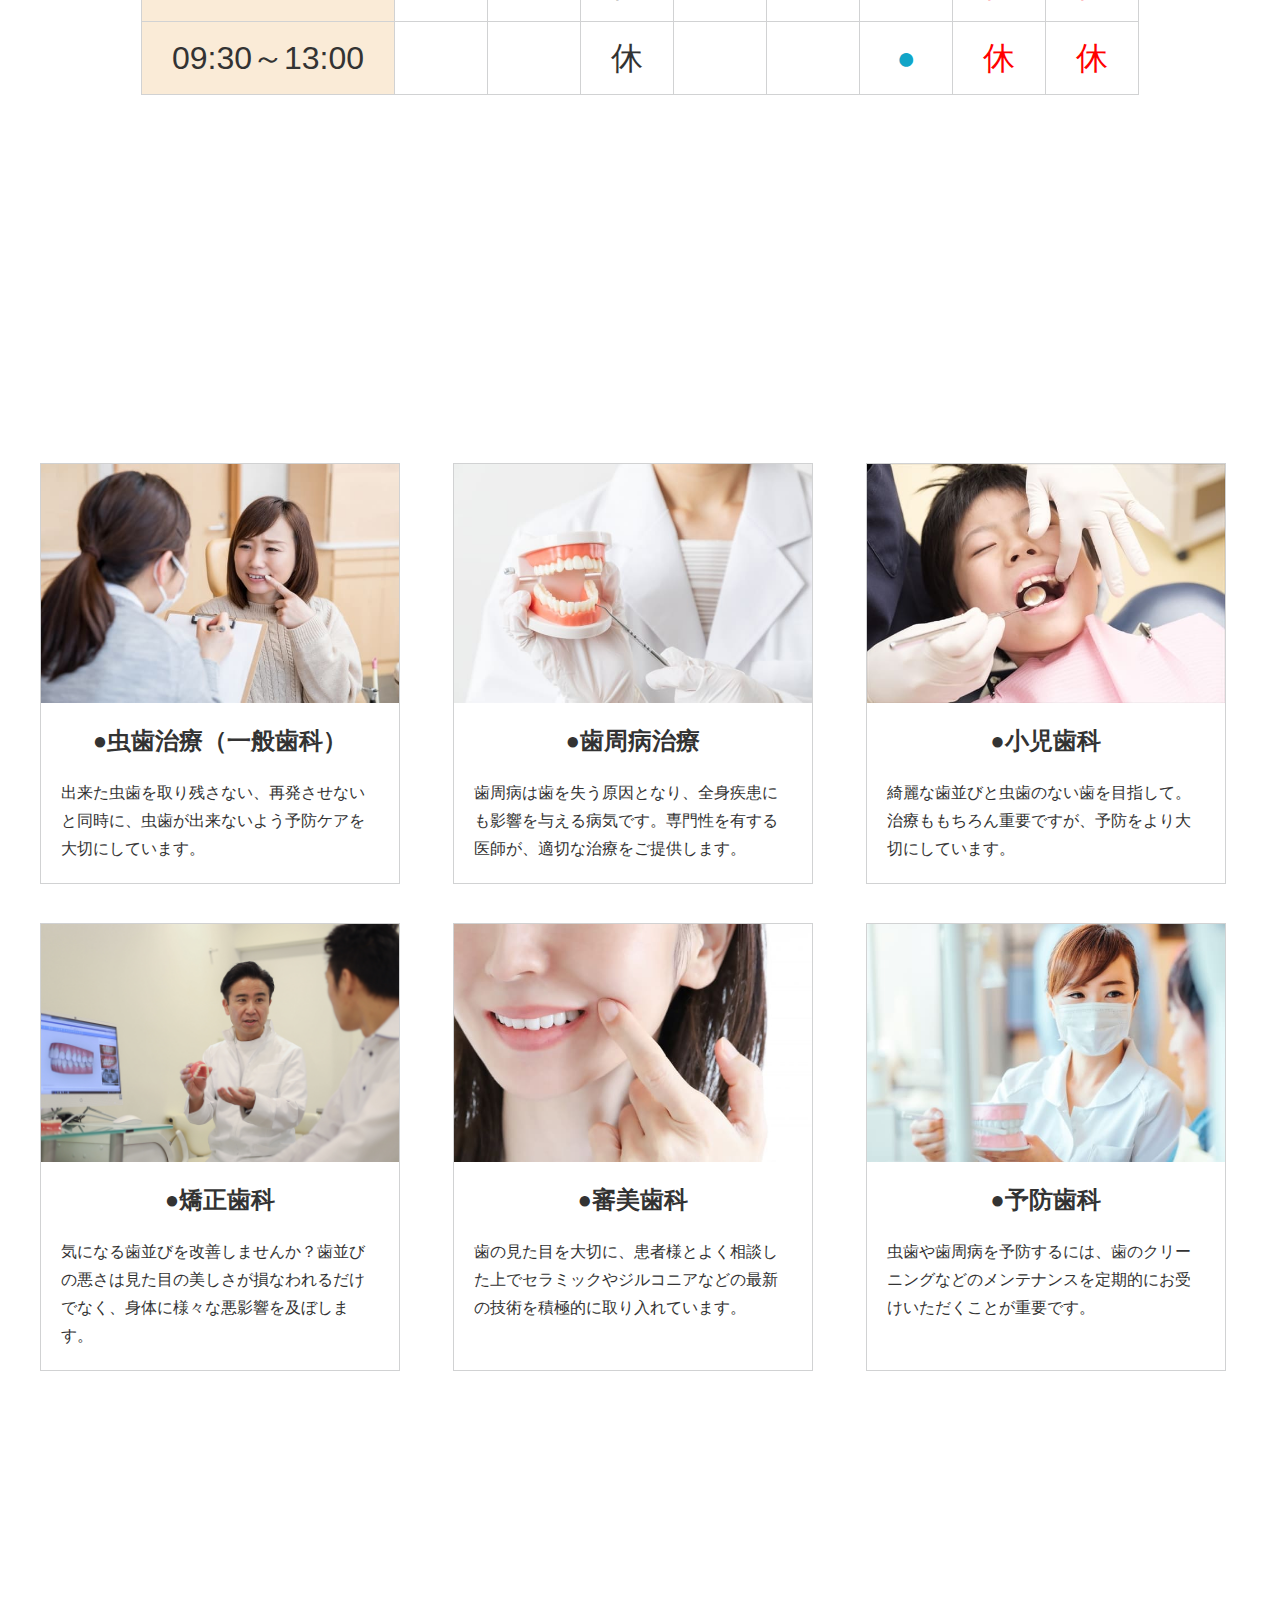
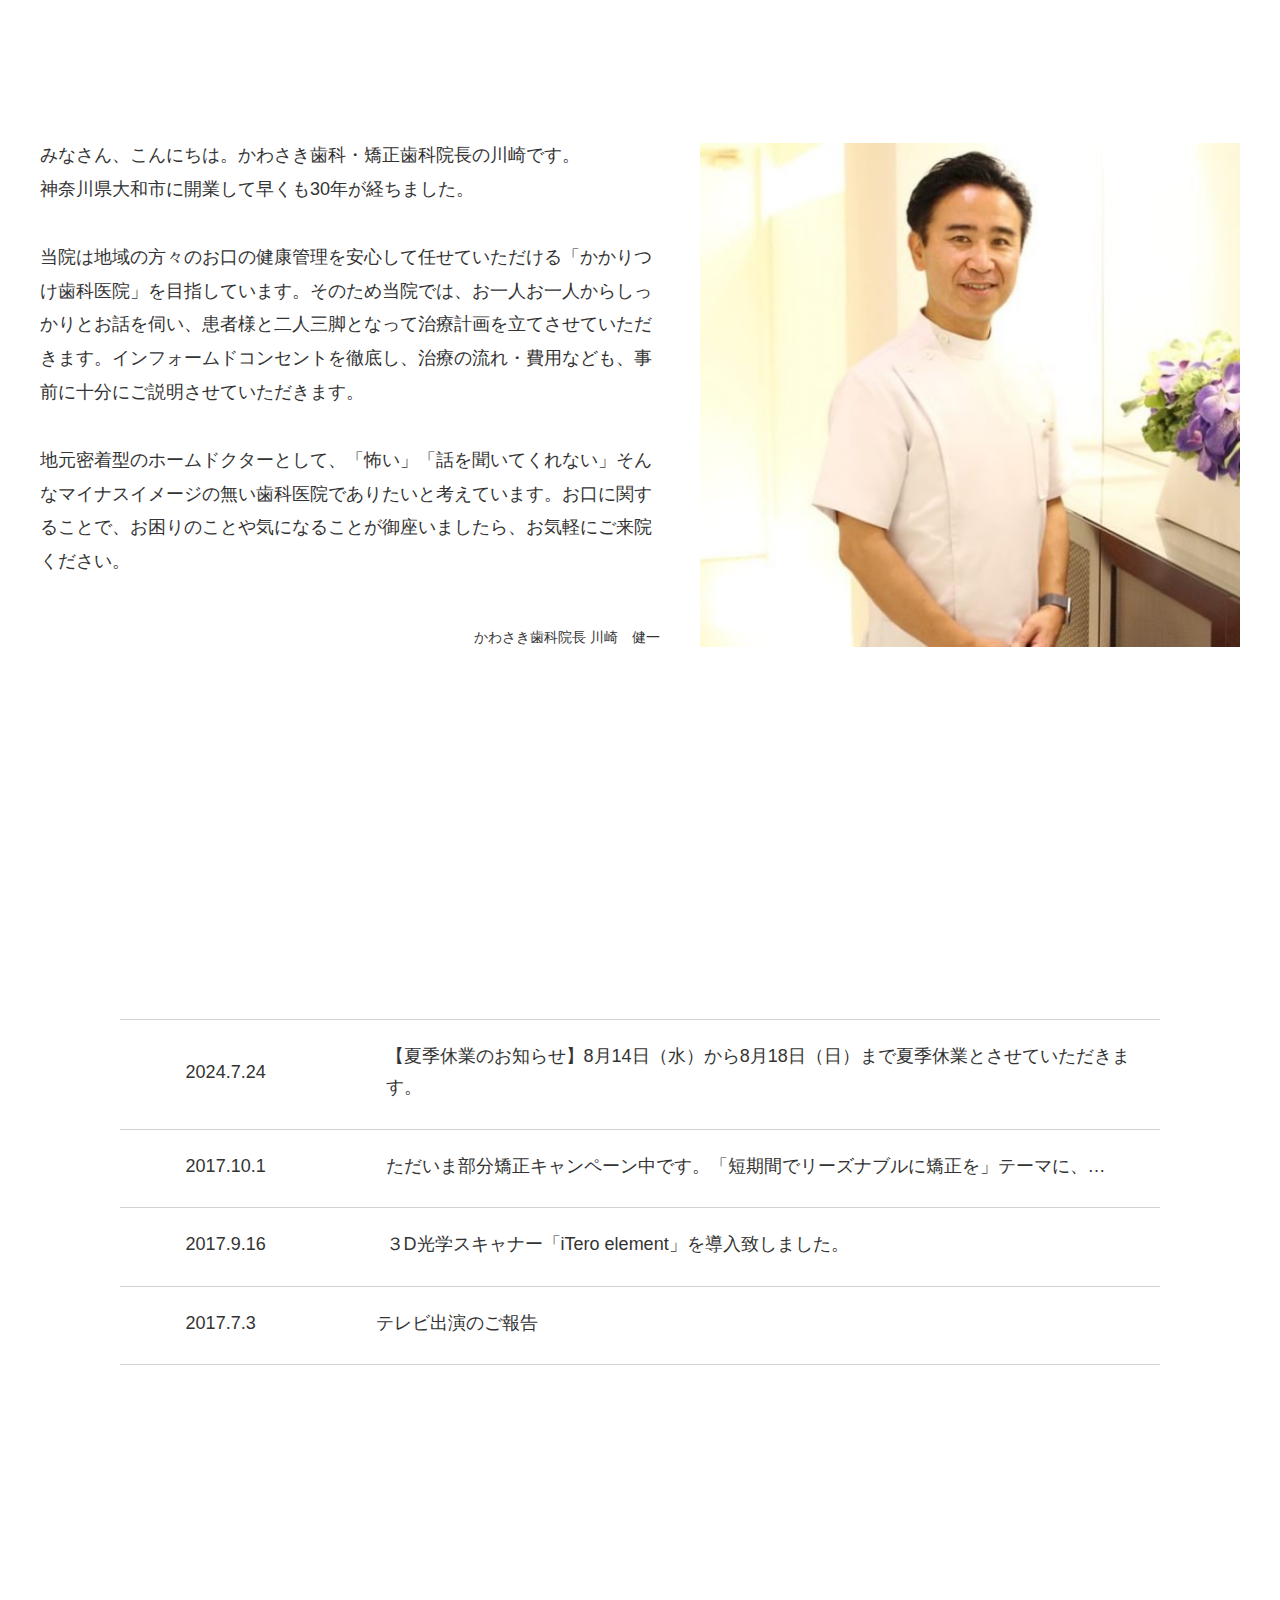
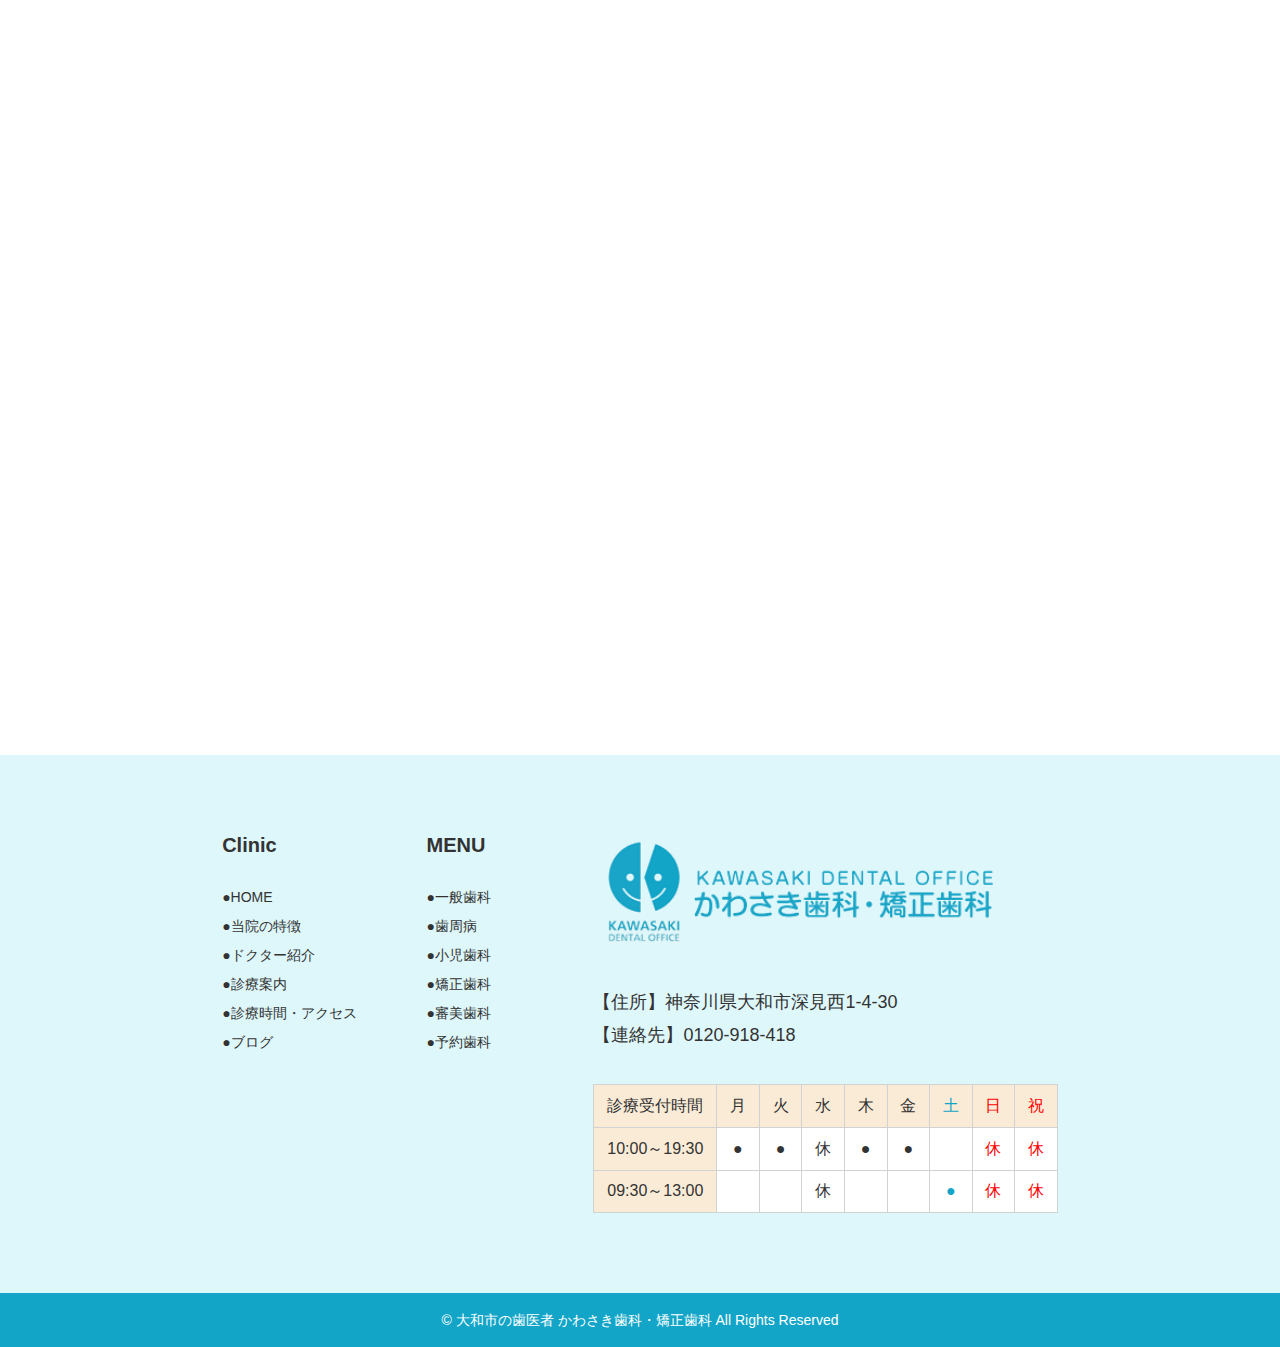
==== commit f07e51ea: "Update index.html" ====
--- a/index.html
+++ b/index.html
@@ -34,7 +34,7 @@
         <div class="l-header__info">
             <h1 class="l-header__logo">
                 <a href="#" class="l-header__logoLink">
-                    <img src="../public/assets/img/top/logo.png" alt="" width="300" height="65">
+                    <img src="./img/top/logo.png" alt="" width="300" height="65">
                 </a>
             </h1>
             <div class="l-header__infoWrap u-displayNone--flexPA">
@@ -45,6 +45,70 @@
                 <div class="l-header__tel">
                     <p class="l-header__telOn">お問い合わせ・ご予約</p>
                     <p class="l-header__telText"><a href="tel:0120-918-418">T<span>EL</span>: 0120-918-418</a></p>
+                </div>
+            </div>
+            <div class="l-header__infoOnlySp u-displayNone--flexPB">
+                <div class="l-header__telItem">
+                    <a href="tel:0120-918-418" class="l-header__telItemLink">
+                        <img src="../public/assets/img/top/call.png" alt="" width="60" height="60">
+                    </a>
+                </div>
+                <div class="p-drawer" role="dialog" aria-labelledby="drawer-logo">
+                    <button class="p-drawer__toggle" aria-controls="drawer-menu" aria-expanded="false">
+                        <span></span>
+                        <span></span>
+                        <span></span>
+                    </button>
+                    <div class="p-drawer__background"></div> 
+                    <div class="p-drawer__content" id="drawer-menu">
+                        <h1 class="p-drawer__logo" id="drawer-logo">
+                            <a href="/" class="p-drawer__logoLink">
+                                <img src="./img/top/logo.png" alt="医院のロゴ" loading="lazy" width="240" height="60">
+                            </a>
+                        </h1>
+                        <nav class="p-drawer__menu" aria-label="グローバルナビゲーション">
+                            <ul class="p-drawer__list">
+                                <li class="p-drawer__item">
+                                    <a href="" class="p-drawer__link">TOP</a>
+                                </li>
+                                <li class="p-drawer__item">
+                                    <a href="" class="p-drawer__link">当院の特徴・こだわり</a>
+                                </li>
+                                <li class="p-drawer__item">
+                                    <a href="" class="p-drawer__link">矯正治療について</a>
+                                </li>
+                                <li class="p-drawer__item">
+                                    <a href="" class="p-drawer__link p-drawer__linkToggle">診療案内</a>
+                                    <ul class="p-drawer__submenu">
+                                        <li class="p-drawer__submenuItem">
+                                            <a href="" class="p-drawer__submenuLink">虫歯治療（一般歯科）</a>
+                                        </li>
+                                        <li class="p-drawer__submenuItem">
+                                            <a href="" class="p-drawer__submenuLink">歯周病</a>
+                                        </li>
+                                        <li class="p-drawer__submenuItem">
+                                            <a href="" class="p-drawer__submenuLink">小児歯科</a>
+                                        </li>
+                                        <li class="p-drawer__submenuItem">
+                                            <a href="" class="p-drawer__submenuLink">矯正歯科</a>
+                                        </li>
+                                        <li class="p-drawer__submenuItem">
+                                            <a href="" class="p-drawer__submenuLink">審美歯科</a>
+                                        </li>
+                                        <li class="p-drawer__submenuItem">
+                                            <a href="" class="p-drawer__submenuLink">予防歯科</a>
+                                        </li>
+                                    </ul>
+                                </li>
+                                <li class="p-drawer__item">
+                                    <a href="" class="p-drawer__link">診療時間・アクセス</a>
+                                </li>
+                                <li class="p-drawer__item">
+                                    <a href="" class="p-drawer__link">ブログ</a>
+                                </li>
+                            </ul>
+                        </nav>
+                    </div>
                 </div>
             </div>
         </div>
@@ -134,6 +198,11 @@
                     <td class="holiday">休</td>
                 </tr>
             </table>
+        </div>
+         <div class="p-clinicTimetable__address u-displayNone--SB">
+            <p>【住所】 〒242-0018 神奈川県大和市深見西1-4-30</p>
+            <p>お問い合わせ・予約</p>
+            <p>【TEL】0120-918-418</p>
         </div>
     </section>
 
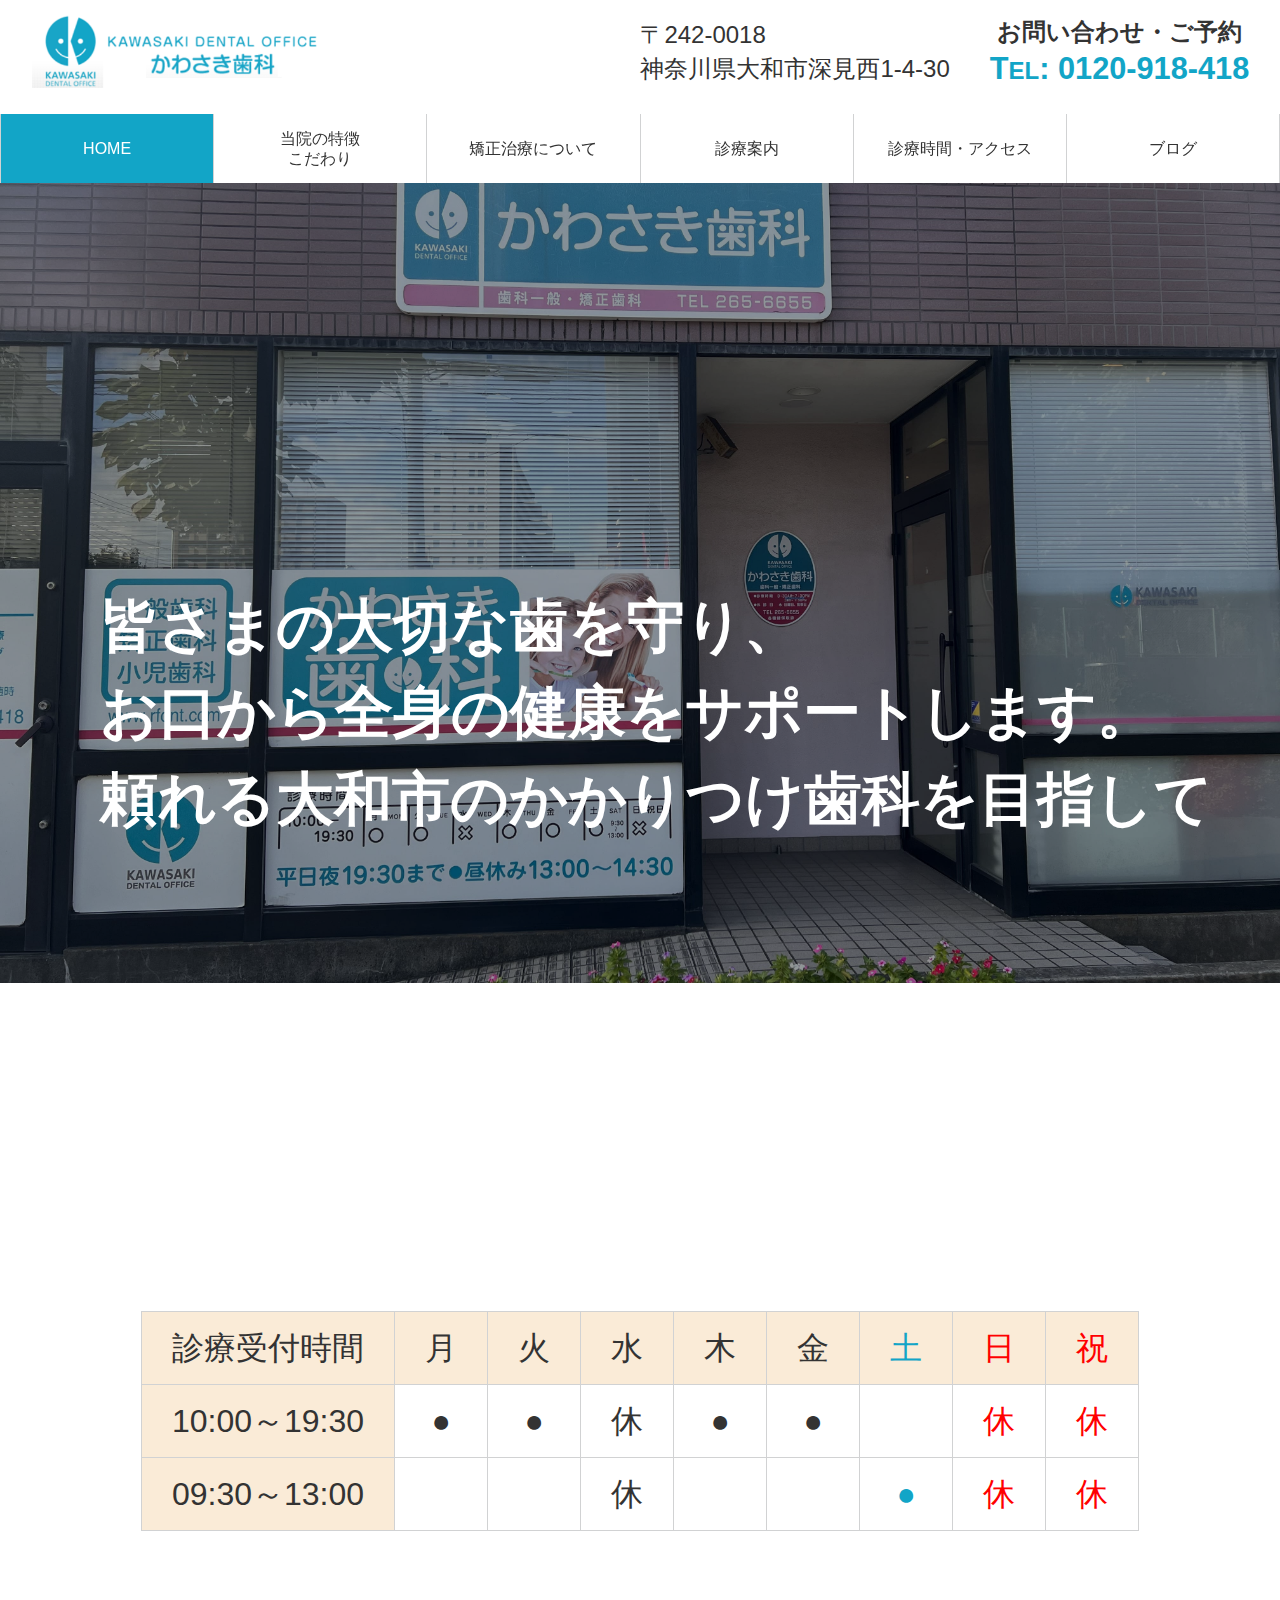
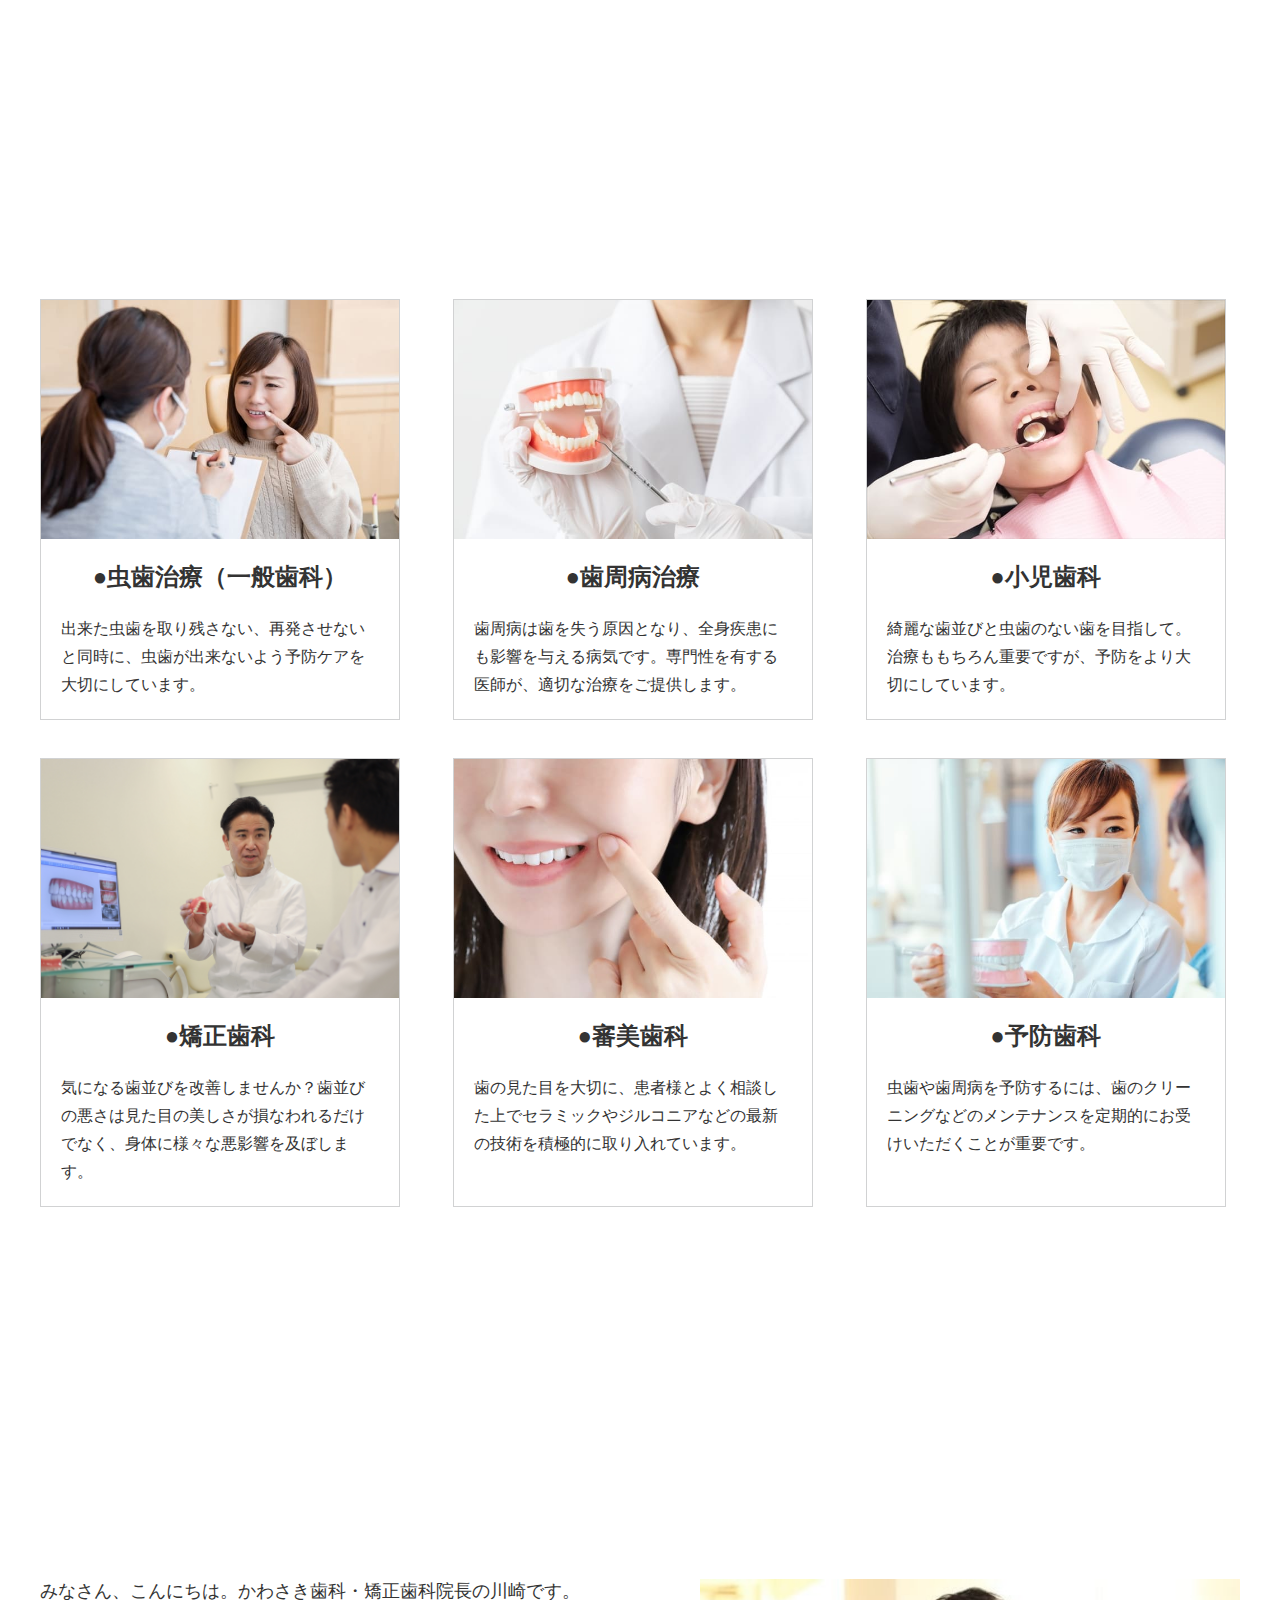
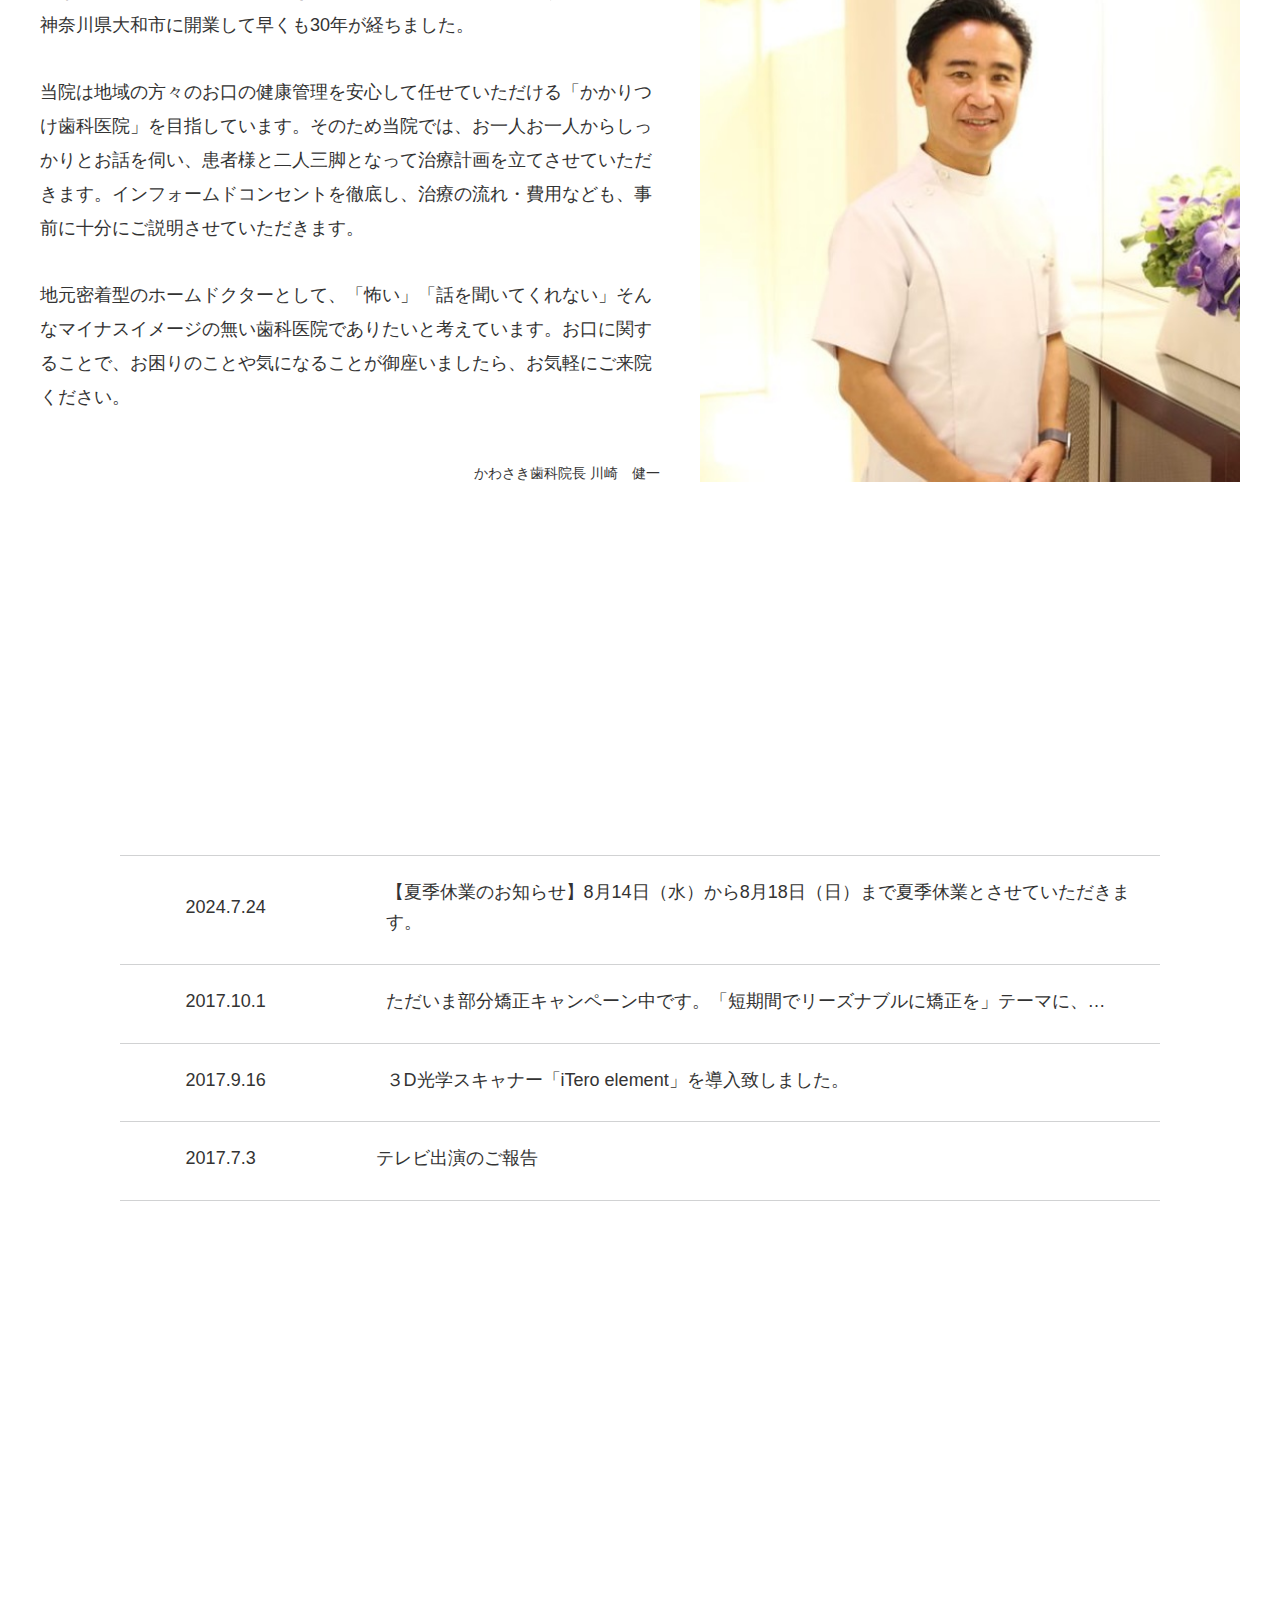
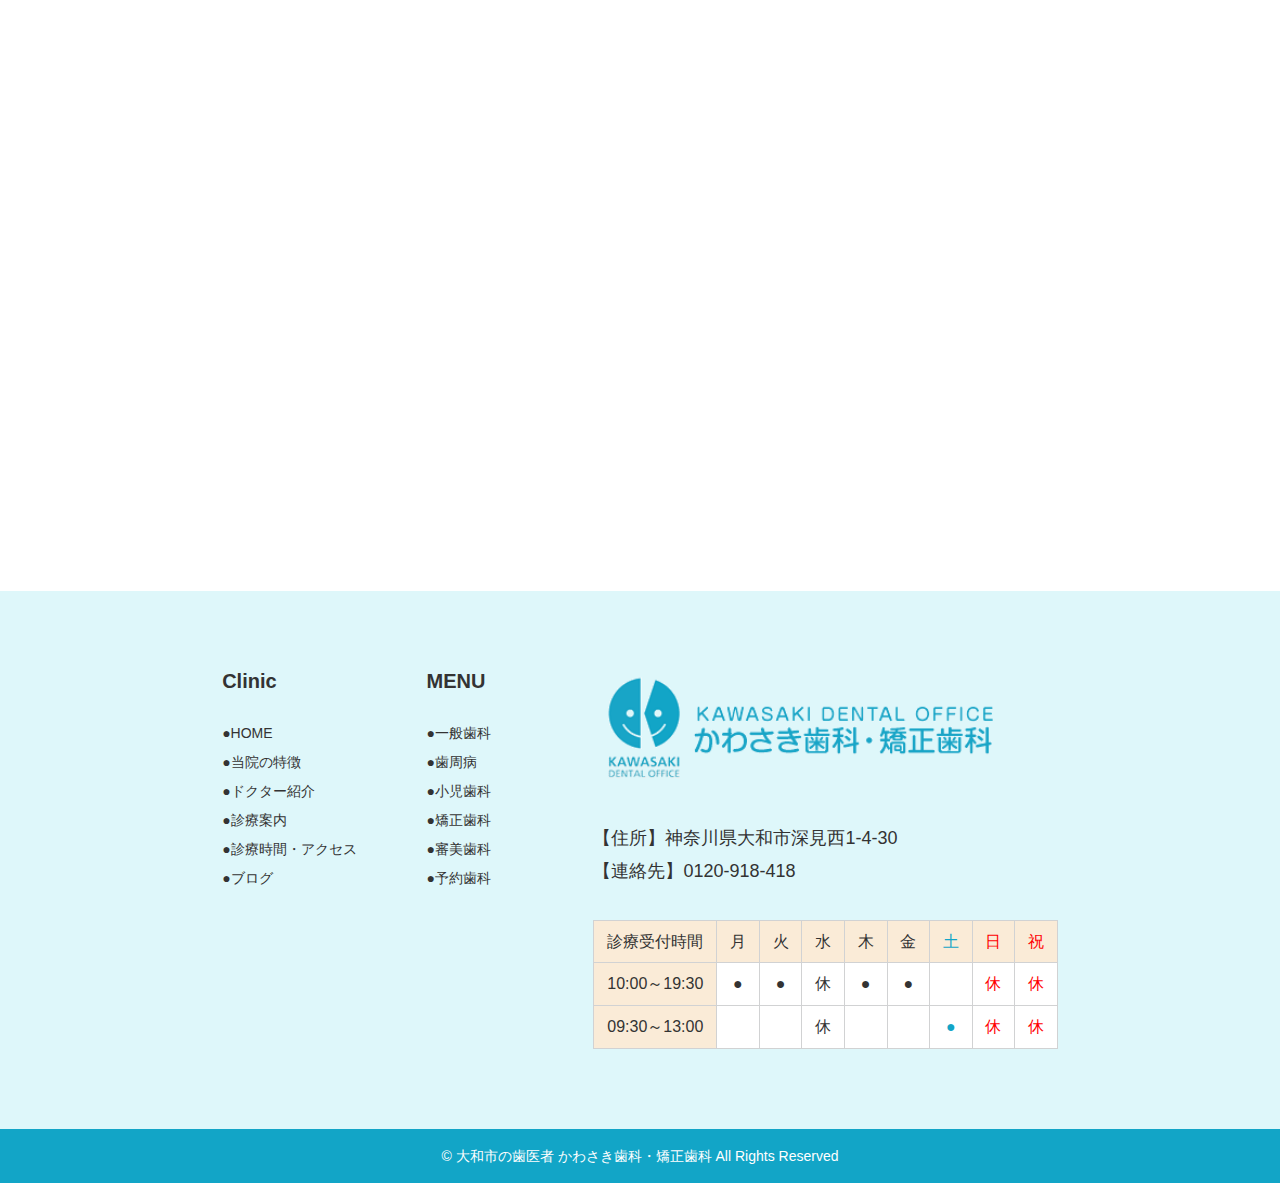
==== commit 2734cffe: "Update index.html" ====
--- a/index.html
+++ b/index.html
@@ -50,7 +50,7 @@
             <div class="l-header__infoOnlySp u-displayNone--flexPB">
                 <div class="l-header__telItem">
                     <a href="tel:0120-918-418" class="l-header__telItemLink">
-                        <img src="../public/assets/img/top/call.png" alt="" width="60" height="60">
+                        <img src="./img/top/call.png" alt="" width="60" height="60">
                     </a>
                 </div>
                 <div class="p-drawer" role="dialog" aria-labelledby="drawer-logo">
--- a/css/style.css
+++ b/css/style.css
@@ -196,12 +196,22 @@
   text-align: center;
 }
 
+@media (max-width: 992px) {
+  .l-header {
+    background: var(--white);
+    left: 0;
+    position: sticky;
+    top: 0;
+    z-index: 100;
+  }
+}
 .l-header__inner {
   margin: 0 auto;
   max-width: 144rem;
-  padding-left: clamp(2rem, 4vw, 4rem);
-  padding-right: clamp(2rem, 4vw, 4rem);
-  padding-top: 2rem;
+  padding-bottom: clamp(1rem, 1.2vw, 2rem);
+  padding-left: clamp(1rem, 2.4vw, 4rem);
+  padding-right: clamp(1rem, 2.4vw, 4rem);
+  padding-top: clamp(1rem, 1.2vw, 2rem);
   width: 100%;
 }
 .l-header__info {
@@ -215,10 +225,15 @@
 .l-header__logoLink:hover {
   opacity: 0.7;
 }
+@media (max-width: 375px) {
+  .l-header__logoLink {
+    width: 24rem;
+  }
+}
 .l-header__infoWrap {
   align-items: center;
   display: flex;
-  font-size: clamp(2rem, 2.4vw, 2.4rem);
+  font-size: clamp(2rem, 2vw, 2.4rem);
   gap: 4rem;
 }
 .l-header__address {
@@ -235,6 +250,25 @@
 }
 .l-header__telText span {
   font-size: clamp(2rem, 2.4vw, 2.4rem);
+}
+.l-header__infoOnlySp {
+  gap: clamp(1.5rem, 3vw, 4rem);
+}
+.l-header__telItem {
+  height: 6rem;
+  width: 6rem;
+}
+@media (max-width: 576px) {
+  .l-header__telItem {
+    height: 4rem;
+    width: 4rem;
+  }
+}
+.l-header__telItemLink {
+  transition: all 0.3s;
+}
+.l-header__telItemLink:hover {
+  opacity: 0.7;
 }
 
 .l-menubar {
@@ -700,6 +734,215 @@
 .p-clinicTimetable__table td.holiday {
   color: var(--red);
 }
+.p-clinicTimetable__address {
+  font-size: clamp(1.4rem, 2vw, 2rem);
+  line-height: 1.6;
+  margin-top: clamp(2rem, 4vw, 4rem);
+  text-align: center;
+}
+
+.p-drawer__toggle {
+  background: var(--turquoise);
+  border: 1px solid var(--white);
+  border-radius: 50%;
+  cursor: pointer;
+  height: 6rem;
+  overflow: hidden;
+  position: relative;
+  transition: all 0.3s;
+  width: 6rem;
+  z-index: 1000;
+}
+@media (max-width: 576px) {
+  .p-drawer__toggle {
+    height: 4rem;
+    width: 4rem;
+  }
+}
+.p-drawer__toggle.is-active {
+  background: var(--white);
+  border: 1px solid var(--turquoise);
+}
+.p-drawer__toggle span {
+  background-color: var(--white);
+  border-radius: 0.4rem;
+  height: 0.25rem;
+  position: absolute;
+  transition: all 0.3s ease-in-out;
+  width: 2.4rem;
+}
+@media (max-width: 576px) {
+  .p-drawer__toggle span {
+    width: 1.6rem;
+  }
+}
+.p-drawer__toggle span:first-of-type {
+  left: 50%;
+  top: 2rem;
+  transform: translateX(-50%);
+}
+@media (max-width: 576px) {
+  .p-drawer__toggle span:first-of-type {
+    top: 1.2rem;
+  }
+}
+.p-drawer__toggle span:nth-of-type(2) {
+  left: 50%;
+  top: 50%;
+  transform: translateX(-50%);
+}
+.p-drawer__toggle span:last-of-type {
+  left: 50%;
+  top: 3.8rem;
+  transform: translateX(-50%);
+}
+@media (max-width: 576px) {
+  .p-drawer__toggle span:last-of-type {
+    top: 2.6rem;
+  }
+}
+.p-drawer__toggle.is-active span:first-of-type {
+  background: var(--turquoise);
+  top: 2.8rem;
+  transform: translate(-50%, 0) rotate(45deg);
+}
+@media (max-width: 576px) {
+  .p-drawer__toggle.is-active span:first-of-type {
+    top: 1.8rem;
+  }
+}
+.p-drawer__toggle.is-active span:nth-of-type(2) {
+  opacity: 0;
+}
+.p-drawer__toggle.is-active span:last-of-type {
+  background: var(--turquoise);
+  top: 2.8rem;
+  transform: translate(-50%, 0) rotate(-45deg);
+}
+@media (max-width: 576px) {
+  .p-drawer__toggle.is-active span:last-of-type {
+    top: 1.8rem;
+  }
+}
+.p-drawer__background {
+  background: rgba(0, 0, 0, 0.5);
+  height: 100%;
+  left: 0;
+  opacity: 0;
+  position: fixed;
+  top: 0;
+  transition: opacity 0.3s ease, visibility 0.3s ease;
+  visibility: hidden;
+  width: 100%;
+  z-index: 140;
+}
+.p-drawer__background.is-active {
+  opacity: 1;
+  visibility: visible;
+}
+.p-drawer__content {
+  background: var(--white);
+  height: 100%;
+  max-width: 37.5rem;
+  overflow-y: auto;
+  padding-top: 2rem;
+  position: fixed;
+  right: 0;
+  top: 0;
+  transform: translateX(105%);
+  transition: all 0.5s ease 0s;
+  width: 100%;
+  z-index: 150;
+}
+.p-drawer__content.is-active {
+  transform: translateX(0);
+}
+.p-drawer__logo {
+  padding-left: 2rem;
+}
+.p-drawer__logoLink {
+  transition: all 0.3s;
+}
+.p-drawer__logoLink:hover {
+  opacity: 0.7;
+}
+.p-drawer__list {
+  margin-top: 6rem;
+}
+.p-drawer__item, .p-drawer__submenuItem {
+  border-top: 1px solid var(--brown);
+  font-size: clamp(1.4rem, 1.6vw, 1.6rem);
+  font-weight: bold;
+  text-align: left;
+}
+.p-drawer__item:last-of-type, .p-drawer__submenuItem:last-of-type {
+  border-bottom: 1px solid var(--brown);
+}
+.p-drawer__link, .p-drawer__submenuLink {
+  background: transparent;
+  display: inline-flex;
+  padding: 2.4rem 3rem;
+  transition: background-color 0.3s, color 0.3s;
+  width: 100%;
+}
+.p-drawer__link:hover, .p-drawer__submenuLink:hover {
+  background-color: var(--turquoise);
+  color: #fff;
+}
+.p-drawer__linkToggle {
+  align-items: center;
+  cursor: pointer;
+  display: inline-flex;
+  position: relative;
+  width: 100%;
+  /* 縦棒（＋の縦線部分） */
+  /* 横棒（＋の横線部分） */
+  /* アクティブ時（「−」状態） */
+}
+.p-drawer__linkToggle::before, .p-drawer__linkToggle::after {
+  background-color: var(--black); /* 棒の色 */
+  content: "";
+  position: absolute;
+  transition: transform 0.3s ease, opacity 0.3s ease; /* アニメーション */
+}
+.p-drawer__linkToggle::before {
+  height: 1rem; /* 縦棒の高さ */
+  left: calc(50% - 5rem); /* 横棒と中央揃え */
+  top: 50%;
+  transform: translate(-50%, -50%) scale(1); /* 中央揃えと初期状態 */
+  width: 0.2rem; /* 縦棒の幅 */
+}
+.p-drawer__linkToggle::after {
+  height: 0.15rem; /* 横棒の高さ */
+  left: calc(50% - 5rem); /* 縦棒と中央揃え */
+  top: 50%;
+  transform: translate(-50%, -50%) scale(1); /* 中央揃えと初期状態 */
+  width: 1rem; /* 横棒の幅 */
+}
+.p-drawer__linkToggle:hover::before, .p-drawer__linkToggle:hover::after {
+  background-color: var(--white); /* ホバー時の棒の色 */
+}
+.p-drawer__linkToggle.is-active::before {
+  opacity: 0; /* 視覚的にも非表示 */
+  transform: translate(-50%, -50%) scale(0); /* 縦棒を非表示 */
+}
+.p-drawer__linkToggle.is-active::after {
+  transform: translate(-50%, -50%) scale(1.2); /* 横棒を拡大 */
+}
+.p-drawer__submenu {
+  height: 0;
+  overflow: hidden;
+  transition: height 0.3s ease-in-out;
+}
+.p-drawer__submenu.is-active {
+  height: auto;
+}
+.p-drawer__submenuItem:last-of-type {
+  border-bottom: none;
+}
+.p-drawer__submenuLink {
+  padding-left: 5rem;
+}
 
 .u-displayNone {
   display: none;
@@ -720,6 +963,14 @@
     display: none;
   }
 }
+.u-displayNone--flexPB {
+  display: none;
+}
+@media (max-width: 992px) {
+  .u-displayNone--flexPB {
+    display: flex;
+  }
+}
 .u-displayNone--TA {
   display: block;
 }
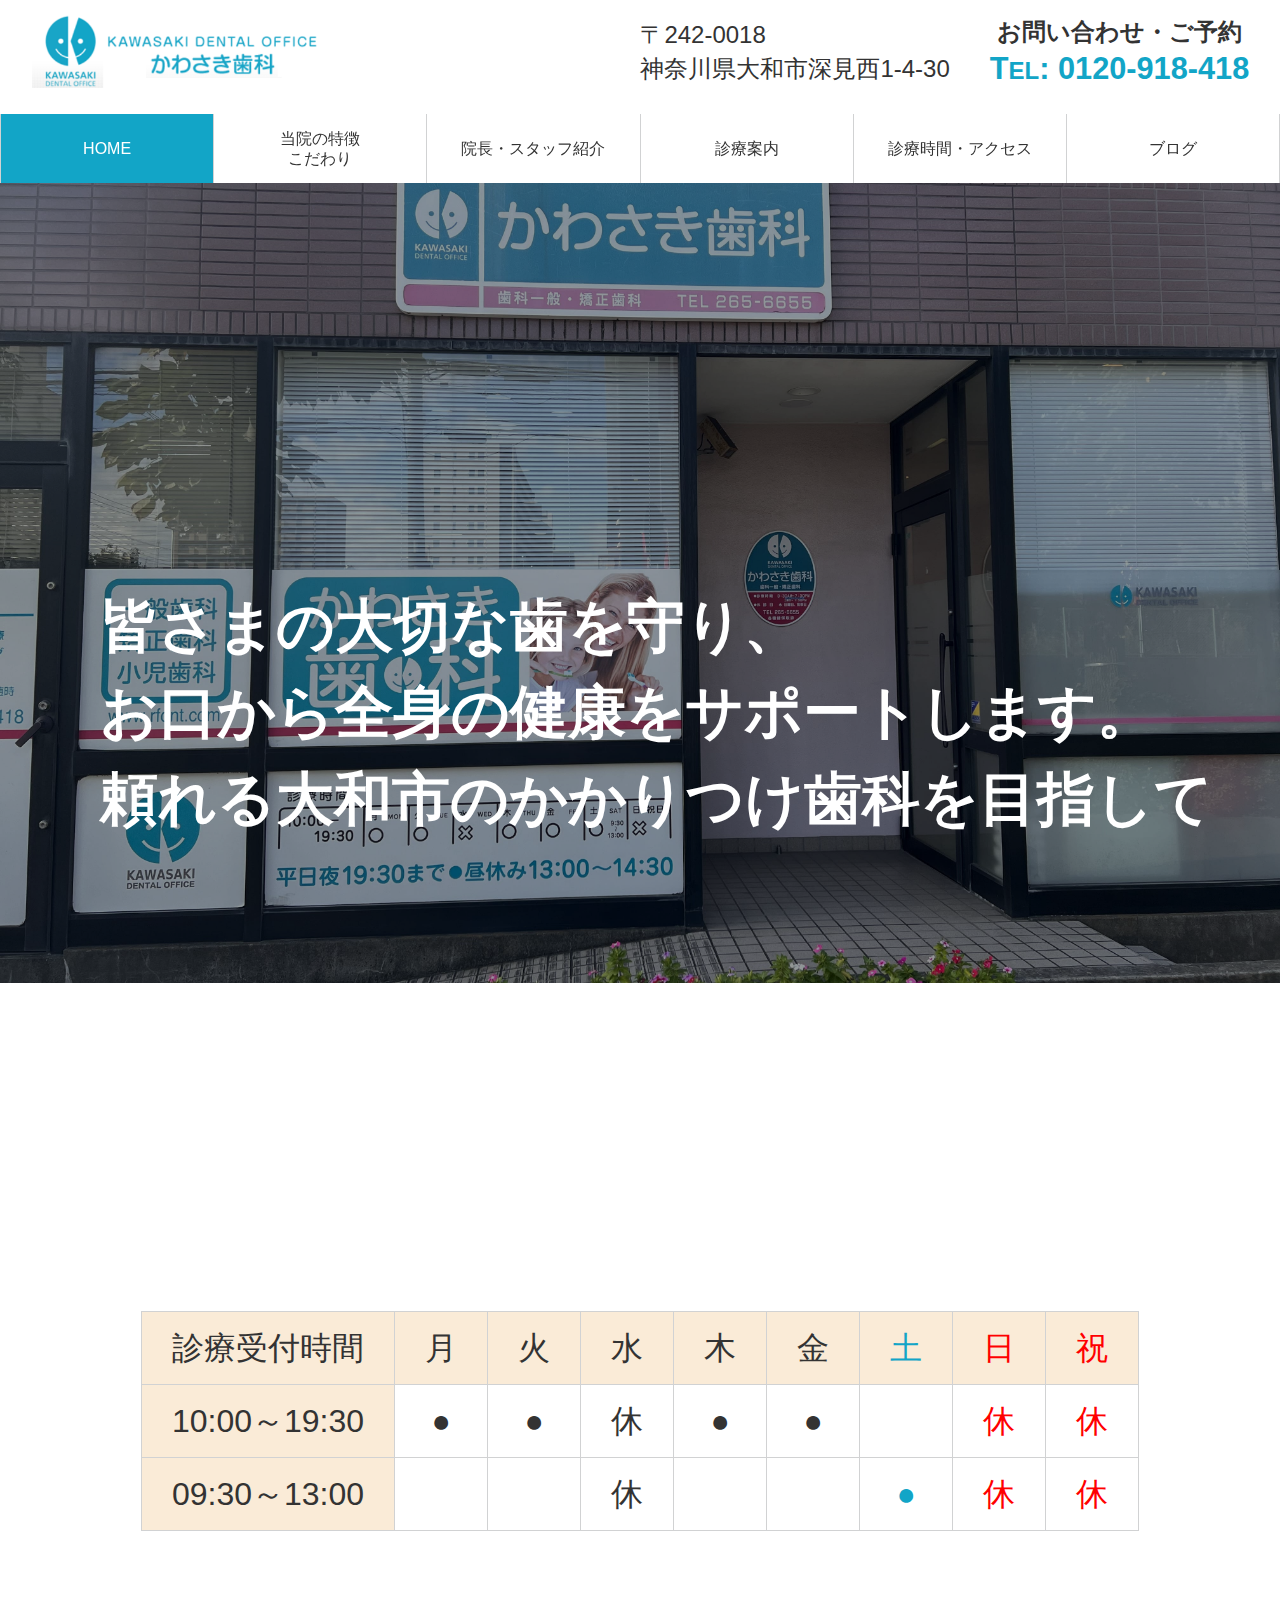
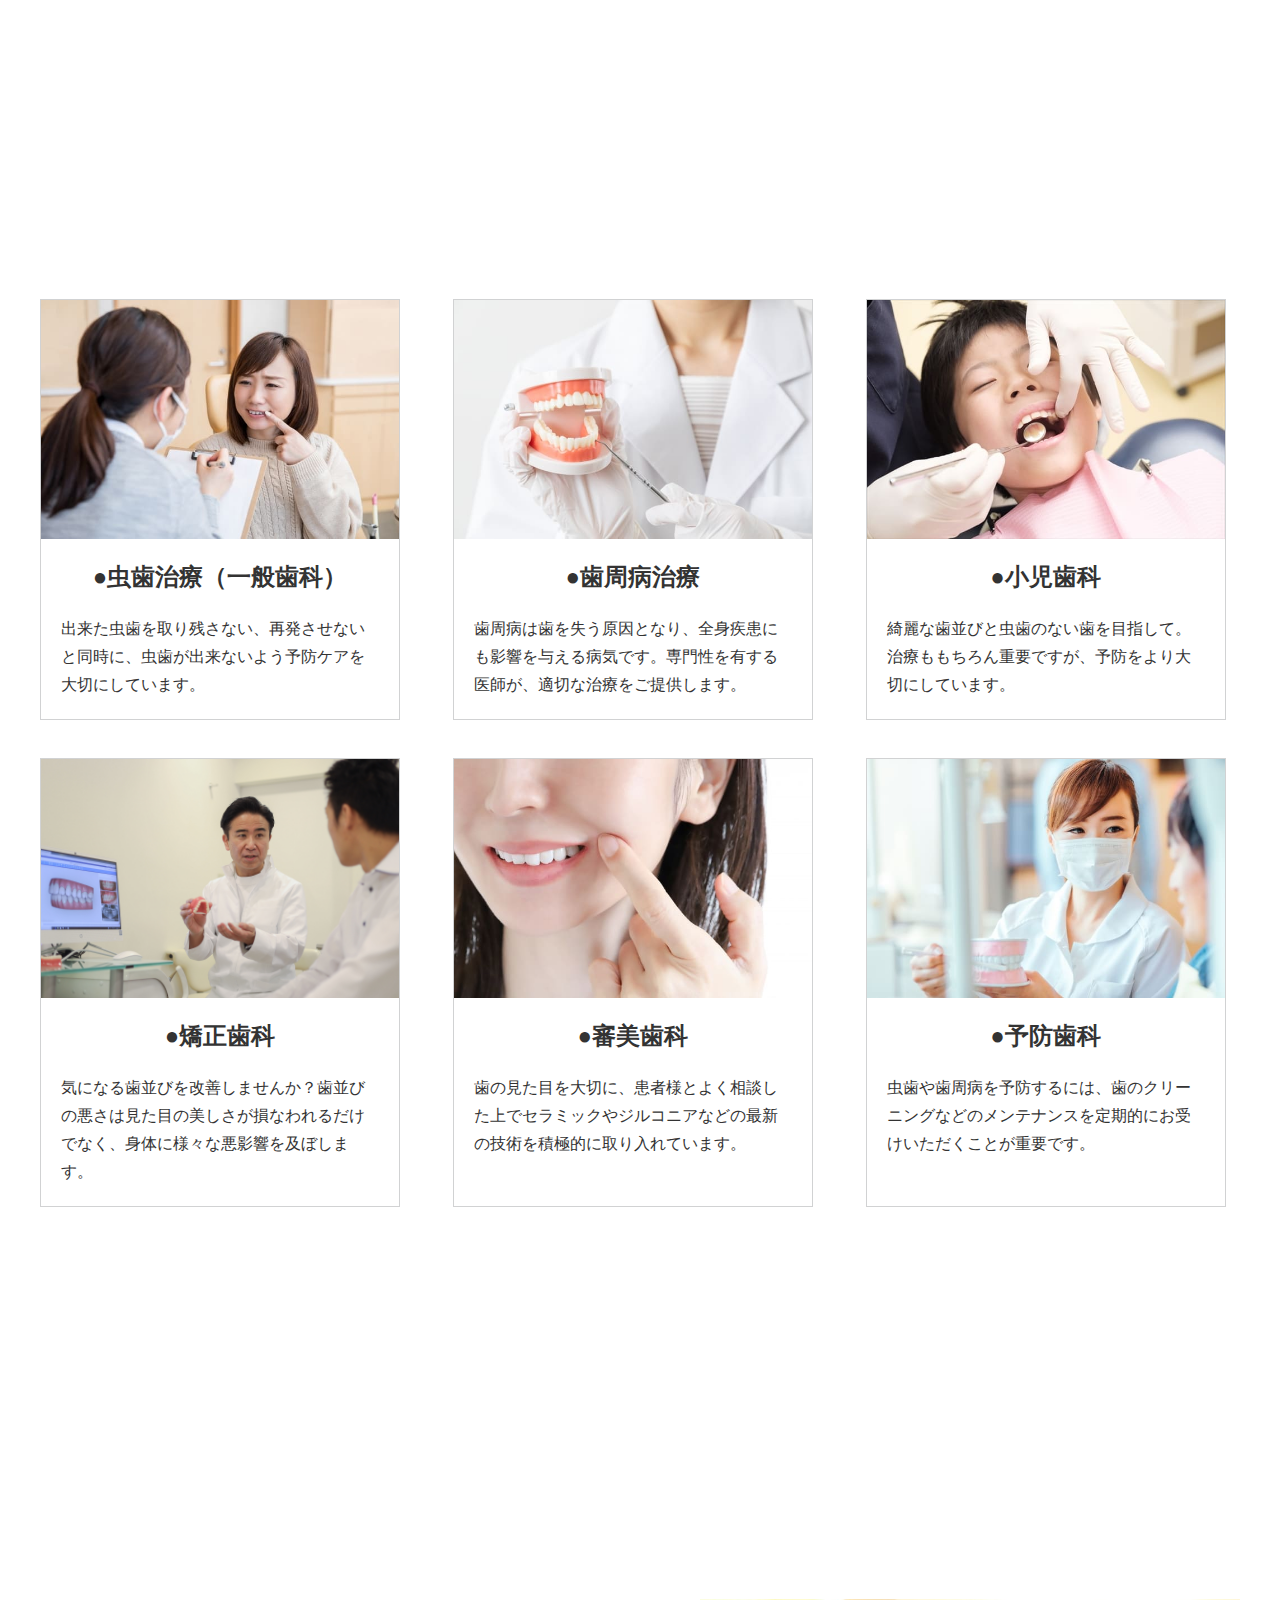
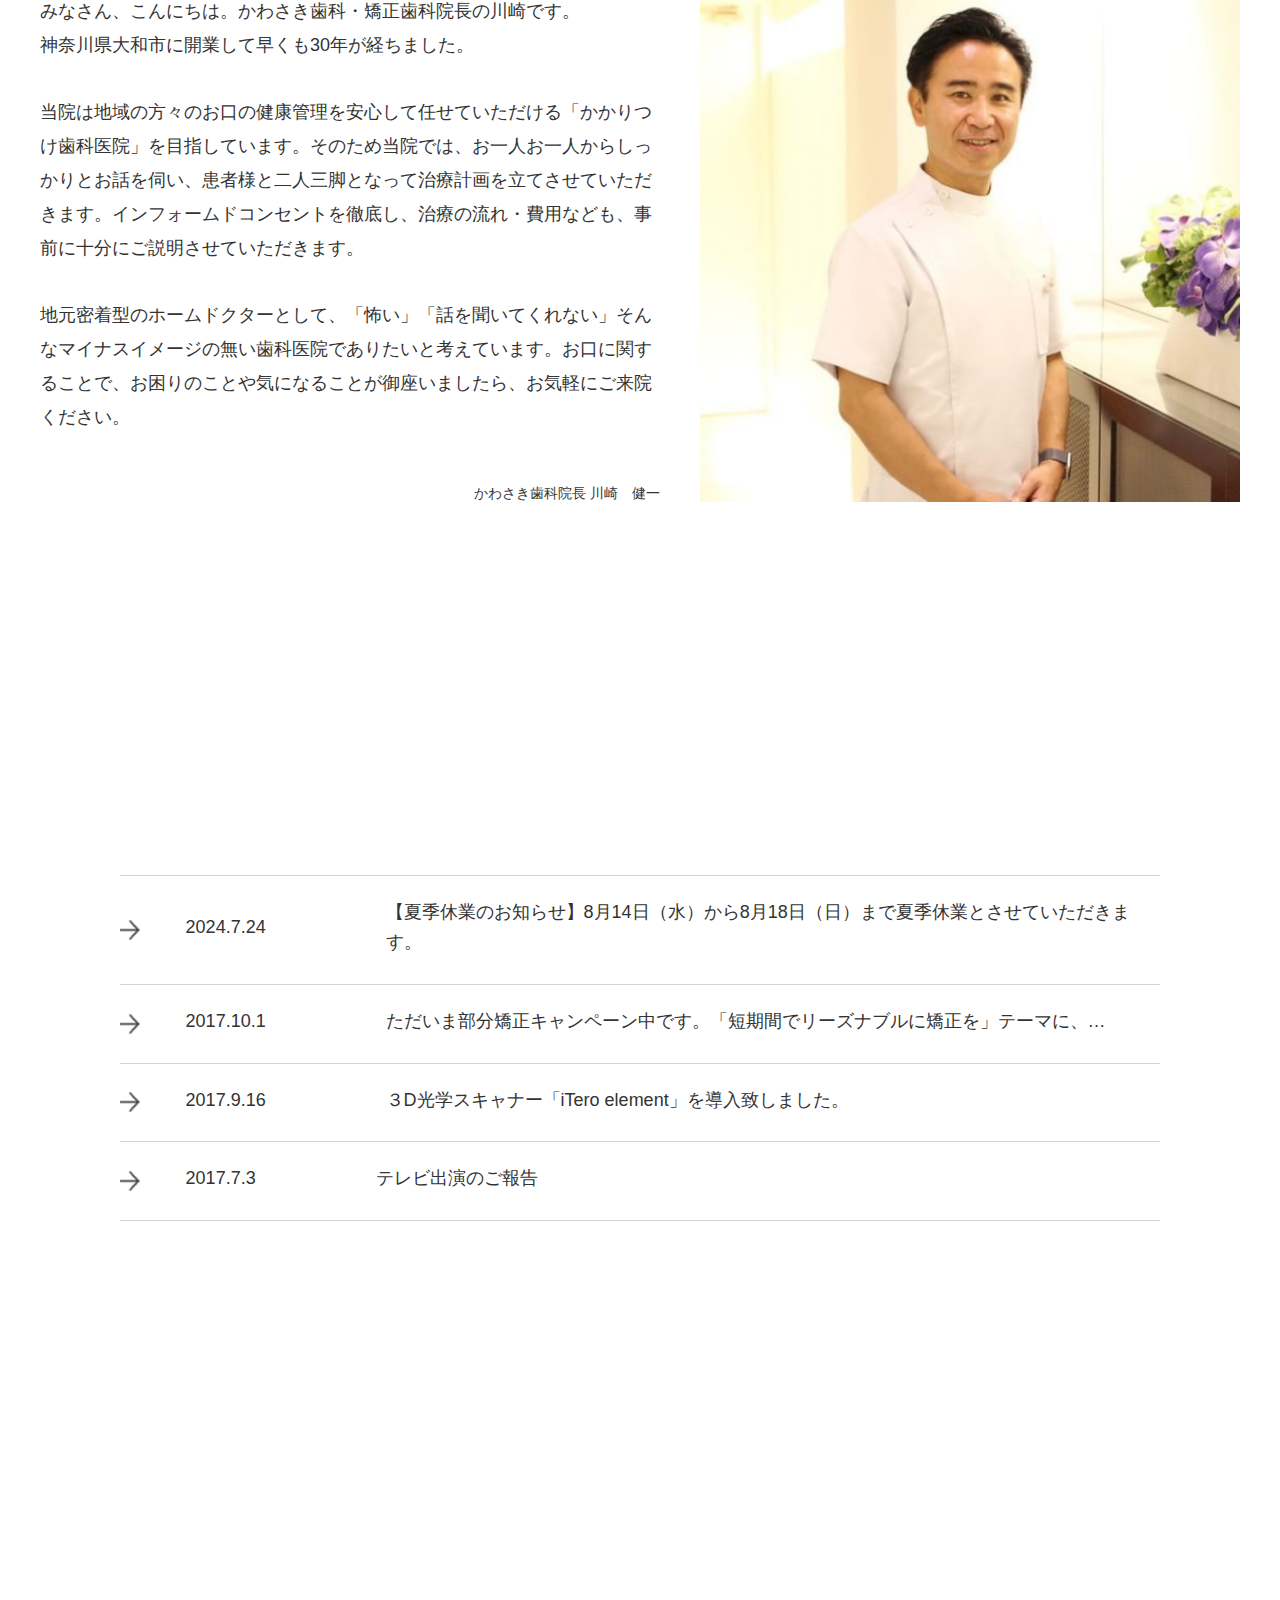
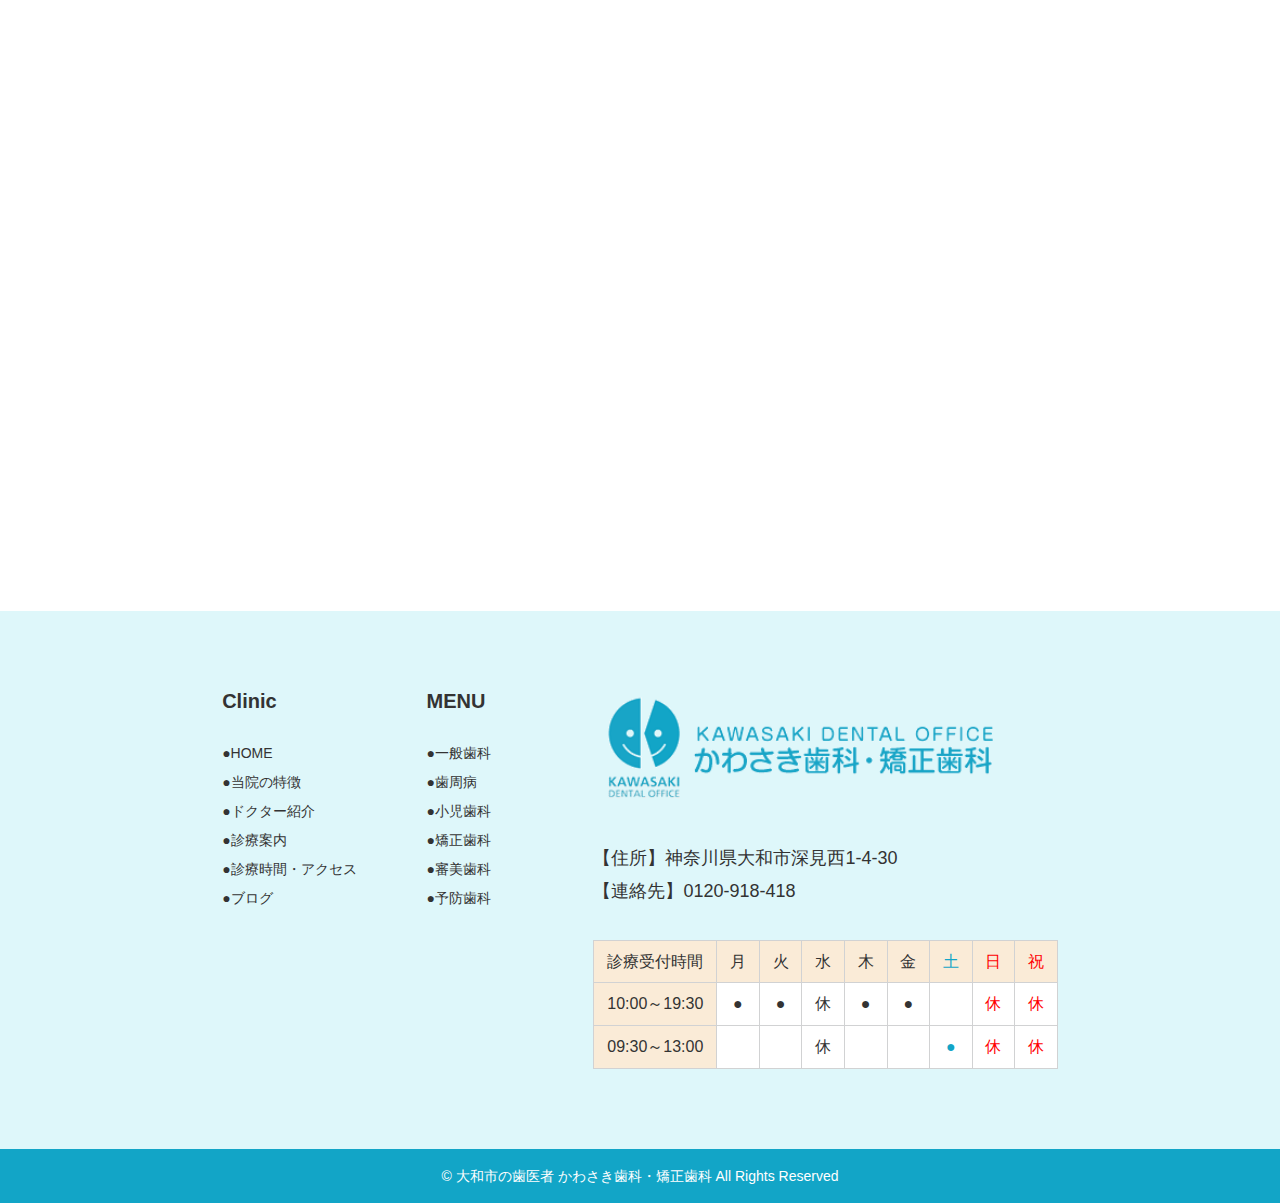
==== commit 71286c61: "Update index.html" ====
--- a/index.html
+++ b/index.html
@@ -33,7 +33,7 @@
     <div class="l-header__inner">
         <div class="l-header__info">
             <h1 class="l-header__logo">
-                <a href="#" class="l-header__logoLink">
+                <a href="./index.html" class="l-header__logoLink">
                     <img src="./img/top/logo.png" alt="" width="300" height="65">
                 </a>
             </h1>
@@ -69,39 +69,39 @@
                         <nav class="p-drawer__menu" aria-label="グローバルナビゲーション">
                             <ul class="p-drawer__list">
                                 <li class="p-drawer__item">
-                                    <a href="" class="p-drawer__link">TOP</a>
-                                </li>
-                                <li class="p-drawer__item">
-                                    <a href="" class="p-drawer__link">当院の特徴・こだわり</a>
-                                </li>
-                                <li class="p-drawer__item">
-                                    <a href="" class="p-drawer__link">矯正治療について</a>
-                                </li>
-                                <li class="p-drawer__item">
-                                    <a href="" class="p-drawer__link p-drawer__linkToggle">診療案内</a>
+                                    <a href="./index.html" class="p-drawer__link">TOP</a>
+                                </li>
+                                <li class="p-drawer__item">
+                                    <a href="./about.html" class="p-drawer__link">当院の特徴・こだわり</a>
+                                </li>
+                                <li class="p-drawer__item">
+                                    <a href="./doctor.html" class="p-drawer__link">院長・スタッフ紹介</a>
+                                </li>
+                                <li class="p-drawer__item">
+                                    <a href="./general_dentistry.html" class="p-drawer__link p-drawer__linkToggle">診療案内</a>
                                     <ul class="p-drawer__submenu">
                                         <li class="p-drawer__submenuItem">
-                                            <a href="" class="p-drawer__submenuLink">虫歯治療（一般歯科）</a>
-                                        </li>
-                                        <li class="p-drawer__submenuItem">
-                                            <a href="" class="p-drawer__submenuLink">歯周病</a>
-                                        </li>
-                                        <li class="p-drawer__submenuItem">
-                                            <a href="" class="p-drawer__submenuLink">小児歯科</a>
-                                        </li>
-                                        <li class="p-drawer__submenuItem">
-                                            <a href="" class="p-drawer__submenuLink">矯正歯科</a>
-                                        </li>
-                                        <li class="p-drawer__submenuItem">
-                                            <a href="" class="p-drawer__submenuLink">審美歯科</a>
-                                        </li>
-                                        <li class="p-drawer__submenuItem">
-                                            <a href="" class="p-drawer__submenuLink">予防歯科</a>
+                                            <a href="./general_dentistry.html" class="p-drawer__submenuLink">虫歯治療（一般歯科）</a>
+                                        </li>
+                                        <li class="p-drawer__submenuItem">
+                                            <a href="./Periodontal_disease.html" class="p-drawer__submenuLink">歯周病</a>
+                                        </li>
+                                        <li class="p-drawer__submenuItem">
+                                            <a href="./Pediatric_dentistry.html" class="p-drawer__submenuLink">小児歯科</a>
+                                        </li>
+                                        <li class="p-drawer__submenuItem">
+                                            <a href="./Orthodontics.html" class="p-drawer__submenuLink">矯正歯科</a>
+                                        </li>
+                                        <li class="p-drawer__submenuItem">
+                                            <a href="./Cosmetic_dentistry.html" class="p-drawer__submenuLink">審美歯科</a>
+                                        </li>
+                                        <li class="p-drawer__submenuItem">
+                                            <a href="./Preventive_dentistry.html" class="p-drawer__submenuLink">予防歯科</a>
                                         </li>
                                     </ul>
                                 </li>
                                 <li class="p-drawer__item">
-                                    <a href="" class="p-drawer__link">診療時間・アクセス</a>
+                                    <a href="./access.html" class="p-drawer__link">診療時間・アクセス</a>
                                 </li>
                                 <li class="p-drawer__item">
                                     <a href="" class="p-drawer__link">ブログ</a>
@@ -113,23 +113,23 @@
             </div>
         </div>
     </div>
-    <nav class="l-menubar u-displayNone--TA" aria-label="Main Navigation">
+    <nav class="l-menubar u-displayNone--PA" aria-label="Main Navigation">
         <div class="l-menubar__inner">
             <ul class="l-menubar__tab">
-                <li class="l-menubar__list"><a href="" class="l-menubar__link current">HOME</a></li>
-                <li class="l-menubar__list"><a href="" class="l-menubar__link">当院の特徴<br>こだわり</a></li>
-                <li class="l-menubar__list"><a href="" class="l-menubar__link">矯正治療について</a></li>
-                <li class="l-menubar__list"><a href="" class="l-menubar__link">診療案内</a>
+                <li class="l-menubar__list"><a href="./index.html" class="l-menubar__link current">HOME</a></li>
+                <li class="l-menubar__list"><a href="./about.html" class="l-menubar__link">当院の特徴<br>こだわり</a></li>
+                <li class="l-menubar__list"><a href="./doctor.html" class="l-menubar__link">院長・スタッフ紹介</a></li>
+                <li class="l-menubar__list"><a href="./general_dentistry.html" class="l-menubar__link">診療案内</a>
                     <ul class="l-menubar__submenu">
-                        <li class="l-menubar__submenuItem"><a href="" class="l-menubar__submenuLink">一般歯科</a></li>
-                        <li class="l-menubar__submenuItem"><a href="" class="l-menubar__submenuLink">歯周病</a></li>
-                        <li class="l-menubar__submenuItem"><a href="" class="l-menubar__submenuLink">小児歯科</a></li>
-                        <li class="l-menubar__submenuItem"><a href="" class="l-menubar__submenuLink">矯正歯科</a></li>
-                        <li class="l-menubar__submenuItem"><a href="" class="l-menubar__submenuLink">審美歯科</a></li>
-                        <li class="l-menubar__submenuItem"><a href="" class="l-menubar__submenuLink">予防歯科</a></li>
+                        <li class="l-menubar__submenuItem"><a href="./general_dentistry.html" class="l-menubar__submenuLink">一般歯科</a></li>
+                        <li class="l-menubar__submenuItem"><a href="./Periodontal_disease.html" class="l-menubar__submenuLink">歯周病</a></li>
+                        <li class="l-menubar__submenuItem"><a href="./Pediatric_dentistry.html" class="l-menubar__submenuLink">小児歯科</a></li>
+                        <li class="l-menubar__submenuItem"><a href="./Orthodontics.html" class="l-menubar__submenuLink">矯正歯科</a></li>
+                        <li class="l-menubar__submenuItem"><a href="./Cosmetic_dentistry.html" class="l-menubar__submenuLink">審美歯科</a></li>
+                        <li class="l-menubar__submenuItem"><a href="./Preventive_dentistry.html" class="l-menubar__submenuLink">予防歯科</a></li>
                     </ul>
                 </li>
-                <li class="l-menubar__list"><a href="" class="l-menubar__link">診療時間・アクセス</a></li>
+                <li class="l-menubar__list"><a href="./access.html" class="l-menubar__link">診療時間・アクセス</a></li>
                 <li class="l-menubar__list"><a href="" class="l-menubar__link">ブログ</a></li>
             </ul>
         </div>
@@ -160,7 +160,7 @@
 
     <section id="timeTable" class="p-clinicTimetable u-sectionPadding">
         <div class="p-clinicTimetable__inner l-container">
-            <div class="p-clinicMenu__headingWrap p-clinicTimetable__headingWrap">
+            <div class="p-section__headingWrap">
                 <h2 class="c-sectionHeading  wow fadeInUp">診療時間</h2>
             </div>
             <table class="p-clinicTimetable__table">
@@ -199,7 +199,7 @@
                 </tr>
             </table>
         </div>
-         <div class="p-clinicTimetable__address u-displayNone--SB">
+        <div class="p-clinicTimetable__address u-displayNone--SB">
             <p>【住所】 〒242-0018 神奈川県大和市深見西1-4-30</p>
             <p>お問い合わせ・予約</p>
             <p>【TEL】0120-918-418</p>
@@ -208,12 +208,12 @@
 
     <section id="clinicMenu" class="p-clinicMenu u-sectionPadding">
         <div class="p-clinicMenu__inner l-container">
-            <div class="p-clinicMenu__headingWrap">
+            <div class="p-section__headingWrap">
                 <h2 class="c-sectionHeading  wow fadeInUp">診療案内・治療メニュー</h2>
             </div>
             <ul class="p-clinicMenu__list">
                 <li class="p-clinicMenu__item">
-                    <a href="#" class="p-clinicMenu__link">
+                    <a href="./general_dentistry.html" class="p-clinicMenu__link">
                         <div class="p-clinicMenu__img">
                             <img src="./img/clinic_info/虫歯治療.jpg" alt="clinicMenu1" width="" height="">
                         </div>
@@ -224,7 +224,7 @@
                     </a>
                 </li>
                 <li class="p-clinicMenu__item">
-                    <a href="#" class="p-clinicMenu__link">
+                    <a href="./Periodontal_disease.html" class="p-clinicMenu__link">
                         <div class="p-clinicMenu__img">
                             <img src="./img/clinic_info/歯周病治療.jpg" alt="clinicMenu1" width="" height="">
                         </div>
@@ -235,9 +235,9 @@
                     </a>
                 </li>
                 <li class="p-clinicMenu__item">
-                    <a href="#" class="p-clinicMenu__link">
-                        <div class="p-clinicMenu__img">
-                            <img src="./img/top/小児歯科.jpg" alt="clinicMenu1" width="" height="">
+                    <a href="./Pediatric_dentistry.html" class="p-clinicMenu__link">
+                        <div class="p-clinicMenu__img">
+                            <img src="./img/clinic_info/小児歯科.jpg" alt="clinicMenu1" width="" height="">
                         </div>
                         <div class="p-clinicMenu__body">
                             <h3 class="p-clinicMenu__title">●小児歯科</h3>
@@ -246,7 +246,7 @@
                     </a>
                 </li>
                 <li class="p-clinicMenu__item">
-                    <a href="#" class="p-clinicMenu__link">
+                    <a href="./Orthodontics.html" class="p-clinicMenu__link">
                         <div class="p-clinicMenu__img">
                             <img src="./img/clinic_info/矯正歯科.jpeg" alt="clinicMenu1" width="" height="">
                         </div>
@@ -257,7 +257,7 @@
                     </a>
                 </li>
                 <li class="p-clinicMenu__item">
-                    <a href="#" class="p-clinicMenu__link">
+                    <a href="./Cosmetic_dentistry.html" class="p-clinicMenu__link">
                         <div class="p-clinicMenu__img">
                             <img src="./img/clinic_info/審美歯科.jpg" alt="clinicMenu1" width="" height="">
                         </div>
@@ -268,7 +268,7 @@
                     </a>
                 </li>
                 <li class="p-clinicMenu__item">
-                    <a href="#" class="p-clinicMenu__link">
+                    <a href="./Preventive_dentistry.html" class="p-clinicMenu__link">
                         <div class="p-clinicMenu__img">
                             <img src="./img/clinic_info/予防歯科.jpg" alt="clinicMenu1" width="" height="">
                         </div>
@@ -282,19 +282,19 @@
         </div>
     </section>
 
-    <section class="p-greeting u-sectionPadding">
-        <div class="p-greeting__inner l-container">
-            <div class="p-clinicMenu__headingWrap p-greeting__headingWrap">
+    <section class="p-section u-sectionPadding">
+        <div class="p-section__inner l-container">
+            <div class="p-section__headingWrap">
                 <h2 class="c-sectionHeading  wow fadeInUp">ごあいさつ</h2>
             </div>
-            <div class="p-greeting__body">
-                <div class="p-greeting__content">
-                    <p class="p-greeting__text">みなさん、こんにちは。かわさき歯科・矯正歯科院長の川崎です。<br>神奈川県大和市に開業して早くも30年が経ちました。<br><br>当院は地域の方々のお口の健康管理を安心して任せていただける「かかりつけ歯科医院」を目指しています。そのため当院では、お一人お一人からしっかりとお話を伺い、患者様と二人三脚となって治療計画を立てさせていただきます。インフォームドコンセントを徹底し、治療の流れ・費用なども、事前に十分にご説明させていただきます。 <br><br>地元密着型のホームドクターとして、「怖い」「話を聞いてくれない」そんなマイナスイメージの無い歯科医院でありたいと考えています。お口に関することで、お困りのことや気になることが御座いましたら、お気軽にご来院ください。</p>
-                    <div class="p-greeting__ceoSignature">
-                        <p class="p-greeting__ceoName">かわさき歯科院長 川崎　健一</p>
+            <div class="p-section__parts">
+                <div class="p-section__content">
+                    <p class="p-section__text">みなさん、こんにちは。かわさき歯科・矯正歯科院長の川崎です。<br>神奈川県大和市に開業して早くも30年が経ちました。<br><br>当院は地域の方々のお口の健康管理を安心して任せていただける「かかりつけ歯科医院」を目指しています。そのため当院では、お一人お一人からしっかりとお話を伺い、患者様と二人三脚となって治療計画を立てさせていただきます。インフォームドコンセントを徹底し、治療の流れ・費用なども、事前に十分にご説明させていただきます。 <br><br>地元密着型のホームドクターとして、「怖い」「話を聞いてくれない」そんなマイナスイメージの無い歯科医院でありたいと考えています。お口に関することで、お困りのことや気になることが御座いましたら、お気軽にご来院ください。</p>
+                    <div class="p-section__ceoSignature">
+                        <p class="p-section__ceoName">かわさき歯科院長 川崎　健一</p>
                     </div>
                 </div>
-                <div class="p-greeting__img">
+                <div class="p-section__img">
                     <img src="./img/top/doctor_2.jpg" alt="">
                 </div>
             </div>
@@ -303,7 +303,7 @@
 
     <section id="News" class="p-news l-container--medium u-sectionPadding">
         <div class="p-news__inner l-container">
-            <div class="p-clinicMenu__headingWrap p-news__headingWrap">
+            <div class="p-section__headingWrap">
                 <h2 class="c-sectionHeading wow fadeInUp">お知らせ</h2>
             </div>
             <ul class="p-news__list">
@@ -345,7 +345,7 @@
 
     <section id="access" class="p-access u-sectionPadding">
         <div class="p-access__inner l-container">
-            <div class="p-clinicMenu__headingWrap p-access__headingWrap">
+            <div class="p-section__headingWrap">
                 <h2 class="c-sectionHeading wow fadeInUp">アクセス</h2>
             </div>
             <div class="p-access__map">
@@ -362,29 +362,29 @@
             <nav class="l-footer__menu">
             <p class="l-footer__menuTitle">Clinic</p>
                 <ul class="l-footer__list">
-                    <li class="l-footer__item"><a href="#" class="l-footer__link">●HOME</a></li>
-                    <li class="l-footer__item"><a href="#" class="l-footer__link">●当院の特徴</a></li>
-                    <li class="l-footer__item"><a href="#" class="l-footer__link">●ドクター紹介</a></li>
-                    <li class="l-footer__item"><a href="#" class="l-footer__link">●診療案内</a></li>
-                    <li class="l-footer__item"><a href="#" class="l-footer__link">●診療時間・アクセス</a></li>
+                    <li class="l-footer__item"><a href="./index.html" class="l-footer__link">●HOME</a></li>
+                    <li class="l-footer__item"><a href="./about.html" class="l-footer__link">●当院の特徴</a></li>
+                    <li class="l-footer__item"><a href="./doctor.html" class="l-footer__link">●ドクター紹介</a></li>
+                    <li class="l-footer__item"><a href="./general_dentistry.html" class="l-footer__link">●診療案内</a></li>
+                    <li class="l-footer__item"><a href="./access.html" class="l-footer__link">●診療時間・アクセス</a></li>
                     <li class="l-footer__item"><a href="#" class="l-footer__link">●ブログ</a></li>
                 </ul>
             </nav>
             <nav class="l-footer__menu">
             <p class="l-footer__menuTitle">MENU</p>
                 <ul class="l-footer__list">
-                    <li class="l-footer__item"><a href="#" class="l-footer__link">●一般歯科</a></li>
-                    <li class="l-footer__item"><a href="#" class="l-footer__link">●歯周病</a></li>
-                    <li class="l-footer__item"><a href="#" class="l-footer__link">●小児歯科</a></li>
-                    <li class="l-footer__item"><a href="#" class="l-footer__link">●矯正歯科</a></li>
-                    <li class="l-footer__item"><a href="#" class="l-footer__link">●審美歯科</a></li>
-                    <li class="l-footer__item"><a href="#" class="l-footer__link">●予約歯科</a></li>
+                    <li class="l-footer__item"><a href="./general_dentistry.html" class="l-footer__link">●一般歯科</a></li>
+                    <li class="l-footer__item"><a href="./Periodontal_disease.html" class="l-footer__link">●歯周病</a></li>
+                    <li class="l-footer__item"><a href="./Pediatric_dentistry.html" class="l-footer__link">●小児歯科</a></li>
+                    <li class="l-footer__item"><a href="./Orthodontics.html" class="l-footer__link">●矯正歯科</a></li>
+                    <li class="l-footer__item"><a href="./Cosmetic_dentistry.html" class="l-footer__link">●審美歯科</a></li>
+                    <li class="l-footer__item"><a href="./Preventive_dentistry.html" class="l-footer__link">●予防歯科</a></li>
                 </ul>
             </nav>
         </div>
         <div class="l-footer__info">
             <div class="l-footer__logo">
-                <a href="#" class="l-footer__logoLink">
+                <a href="./index.html" class="l-footer__logoLink">
                     <img src="./img/top/logo.gif" alt="" width="400" height="65">
                 </a>
             </div>
--- a/css/style.css
+++ b/css/style.css
@@ -86,6 +86,7 @@
   --antiqueWhite:#FAEBD7;
   --red:#FF0000;
   --whiteblue:#def7fa;
+  --green:#03A093;
   --mincho: "Hiragino Mincho ProN", YuMincho, serif;
   --gothic: "Hiragino Kaku Gothic ProN", "ヒラギノ角ゴ ProN W3","メイリオ", "Meiryo", sans-serif;
 }
@@ -191,8 +192,8 @@
 }
 .l-footer__copyright p {
   color: var(--white);
-  font-size: 1.4rem;
-  padding: 2rem 0;
+  font-size: clamp(1rem, 1.4vw, 1.4rem);
+  padding: 2rem 0.5rem;
   text-align: center;
 }
 
@@ -385,11 +386,11 @@
 .l-mainVisual.swiper-slide {
   position: relative;
 }
-.l-mainVisual__img {
+.l-mainVisual__img, .l-mainVisual__img--fixed {
   overflow: hidden;
   position: relative;
 }
-.l-mainVisual__img img {
+.l-mainVisual__img img, .l-mainVisual__img--fixed img {
   height: 80rem;
   max-width: 100%;
   width: 100%;
@@ -398,9 +399,12 @@
      object-fit: cover;
 }
 @media (max-width: 766px) {
-  .l-mainVisual__img img {
+  .l-mainVisual__img img, .l-mainVisual__img--fixed img {
     height: 60rem;
   }
+}
+.l-mainVisual__img--fixed img {
+  animation: none;
 }
 @keyframes zoomUp {
   0% {
@@ -434,9 +438,6 @@
   font-weight: bold;
 }
 
-.p-clinicMenu__headingWrap {
-  text-align: center;
-}
 .p-clinicMenu__list, .p-clinicMenu__listSmall {
   display: grid;
   gap: clamp(2rem, 3vw, 4rem);
@@ -556,53 +557,148 @@
   margin-top: 0.8rem;
 }
 
-.p-greeting__body {
+.p-section__headingWrap {
+  text-align: center;
+}
+.p-section__parts, .p-section__parts--aiStart, .p-section__parts--mbLarge, .p-section__parts--mtSmall, .p-section__parts--spRerverse, .p-section__parts--reverse {
   align-items: center;
   display: flex;
-  margin-top: clamp(4rem, 8vw, 8rem);
-}
-@media (max-width: 766px) {
-  .p-greeting__body {
+  margin-top: clamp(4rem, 10vw, 10rem);
+}
+@media (max-width: 766px) {
+  .p-section__parts, .p-section__parts--aiStart, .p-section__parts--mbLarge, .p-section__parts--mtSmall, .p-section__parts--spRerverse, .p-section__parts--reverse {
     flex-direction: column-reverse;
   }
 }
-.p-greeting__img {
+.p-section__parts--reverse {
+  flex-direction: row-reverse;
+}
+@media (max-width: 766px) {
+  .p-section__parts--reverse {
+    flex-direction: column-reverse;
+  }
+}
+@media (max-width: 766px) {
+  .p-section__parts--spRerverse {
+    flex-direction: column;
+  }
+}
+.p-section__parts--mtSmall {
+  margin-top: clamp(2rem, 4vw, 4rem);
+}
+.p-section__parts--mbLarge {
+  margin-bottom: clamp(4rem, 10vw, 10rem);
+}
+.p-section__parts--aiStart {
+  align-items: flex-start;
+}
+.p-section__img, .p-section__img--small {
   width: 45%;
 }
 @media (max-width: 766px) {
-  .p-greeting__img {
+  .p-section__img, .p-section__img--small {
     text-align: center;
     width: 100%;
   }
 }
-.p-greeting__img img {
+.p-section__img img, .p-section__img--small img {
   height: auto;
   width: 100%;
   -o-object-fit: cover;
      object-fit: cover;
 }
-.p-greeting__content {
+.p-section__img--small {
+  width: 30%;
+}
+@media (max-width: 766px) {
+  .p-section__img--small {
+    text-align: center;
+    width: 100%;
+  }
+}
+.p-section__content, .p-section__content--block, .p-section__content--large, .p-section__content--largeReverse {
   padding-right: clamp(3rem, 4vw, 4rem);
   width: 55%;
 }
 @media (max-width: 766px) {
-  .p-greeting__content {
+  .p-section__content, .p-section__content--block, .p-section__content--large, .p-section__content--largeReverse {
     margin-top: 2.4rem;
     padding-right: 0rem;
     width: 100%;
   }
 }
-.p-greeting__text {
+.p-section__content--largeReverse {
+  padding-left: clamp(3rem, 4vw, 4rem);
+  width: 70%;
+}
+@media (max-width: 766px) {
+  .p-section__content--largeReverse {
+    margin-top: 2.4rem;
+    padding-left: 0rem;
+    width: 100%;
+  }
+}
+.p-section__content--large {
+  width: 70%;
+}
+@media (max-width: 766px) {
+  .p-section__content--large {
+    margin-top: 2.4rem;
+    padding-right: 0rem;
+    width: 100%;
+  }
+}
+.p-section__content--block {
+  padding-right: 0rem;
+  width: 100%;
+}
+.p-section__subHeading, .p-section__subHeading--large {
+  font-size: clamp(1.8rem, 2vw, 2.4rem);
+  font-weight: bold;
+  line-height: 1.5;
+  margin-bottom: 2.4rem;
+}
+.p-section__subHeading--large {
+  font-size: clamp(2rem, 2.8vw, 2.8rem);
+}
+@media (max-width: 766px) {
+  .p-section__subHeading--large {
+    text-align: left;
+  }
+}
+.p-section__tertiaryHeading, .p-section__tertiaryHeading--mbNone {
+  font-size: clamp(1.6rem, 2vw, 2rem);
+  font-weight: bold;
+  line-height: 1.5;
+  margin-bottom: 2.4rem;
+}
+.p-section__tertiaryHeading--mbNone {
+  margin-bottom: 0;
+}
+.p-section__textWrap, .p-section__textWrap--pb {
+  margin-top: 4rem;
+}
+.p-section__textWrap--pb {
+  padding-bottom: clamp(2rem, 4vw, 4rem);
+}
+.p-section__text {
   font-size: clamp(1.4rem, 1.8vw, 1.8rem);
   line-height: 1.88;
 }
-.p-greeting__ceoSignature {
+.p-section__ceoSignature {
   margin-top: 4.4rem;
   text-align: right;
 }
-.p-greeting__ceoName {
+.p-section__ceoName {
   font-size: clamp(1.2rem, 1.4vw, 1.4rem);
   line-height: 2;
+}
+.p-section__item {
+  margin-top: clamp(2rem, 2vw, 4rem);
+}
+.p-section__item p {
+  font-size: clamp(1.4rem, 1.8vw, 1.8rem);
+  line-height: 1.88;
 }
 
 .p-news__list {
@@ -633,7 +729,7 @@
   color: var(--red);
 }
 .p-news__link::after {
-  background: url(/public/assets/img/top/icon-arrow-black.png) no-repeat center center/contain;
+  background: url(../img/top/icon-arrow-black.png) no-repeat center center/contain;
   content: "";
   height: 2rem;
   left: 0rem;
@@ -650,7 +746,7 @@
   }
 }
 .p-news__link:hover::after {
-  background: url(/public/assets/img/top/icon-arrow-blue-btn.png) no-repeat center center/contain;
+  background: url(../img/top/icon-arrow-blue-btn.png) no-repeat center center/contain;
   left: 2rem;
 }
 @media (max-width: 766px) {
@@ -682,6 +778,65 @@
 @media (max-width: 576px) {
   .p-access__map iframe {
     height: 30rem;
+  }
+}
+.p-access__btnWrap {
+  margin-top: 4rem;
+  text-align: center;
+}
+.p-access__btn {
+  background: var(--green);
+  border: 0.1rem solid var(--green);
+  border-radius: 3rem;
+  color: var(--white);
+  cursor: pointer;
+  font-size: clamp(1.4rem, 1.6vw, 1.6rem);
+  font-weight: bold;
+  max-width: 40rem;
+  padding: 2rem;
+  transition: all 0.3s;
+  width: 100%;
+}
+.p-access__btn:hover {
+  background: var(--white);
+  color: var(--green);
+}
+.p-access__address {
+  align-items: center;
+  display: flex;
+  flex-direction: column;
+  margin-top: 4rem;
+}
+.p-access__content {
+  align-items: center;
+  display: flex;
+  font-size: clamp(1.2rem, 1.4vw, 1.4rem);
+  gap: clamp(2rem, 4vw, 4rem);
+}
+.p-access__content:last-of-type {
+  align-items: start;
+  margin-top: 2rem;
+}
+@media (max-width: 766px) {
+  .p-access__content {
+    display: block;
+  }
+}
+.p-access__title {
+  font-size: clamp(1.6rem, 1.8vw, 1.8rem);
+  line-height: 1.5;
+}
+@media (max-width: 766px) {
+  .p-access__title {
+    text-align: center;
+  }
+}
+.p-access__list {
+  line-height: 1.8;
+}
+@media (max-width: 766px) {
+  .p-access__list {
+    margin-top: 1.5rem;
   }
 }
 
@@ -944,6 +1099,65 @@
   padding-left: 5rem;
 }
 
+.p-career__inner {
+  align-items: start;
+  display: flex;
+  gap: clamp(4rem, 10vw, 10rem);
+  justify-content: center;
+}
+@media (max-width: 766px) {
+  .p-career__inner {
+    display: block;
+  }
+}
+@media (max-width: 766px) {
+  .p-career__content:last-of-type {
+    margin-top: 4rem;
+  }
+}
+.p-career__heading {
+  font-size: clamp(2rem, 2.8vw, 2.8rem);
+  font-weight: bold;
+}
+@media (max-width: 766px) {
+  .p-career__heading {
+    text-align: center;
+  }
+}
+.p-career__list {
+  margin-top: clamp(4rem, 5vw, 5rem);
+}
+.p-career__item {
+  font-size: clamp(1.4rem, 1.6vw, 1.6rem);
+  line-height: 1.8;
+}
+
+.p-Orthodontics {
+  margin: clamp(4rem, 8vw, 8rem) auto 0;
+  width: 100%;
+}
+.p-Orthodontics__inner {
+  display: block;
+  margin: 0 auto;
+  max-width: 100rem;
+  width: 100%;
+}
+.p-Orthodontics__costTable {
+  border: 0.1rem solid var(--gray);
+  border-collapse: collapse;
+  table-layout: fixed;
+  width: 100%;
+}
+.p-Orthodontics__costTable th,
+.p-Orthodontics__costTable td {
+  border: 0.1rem solid var(--gray);
+  font-size: clamp(1.2rem, 1.6vw, 1.6rem);
+  line-height: 1.5;
+  padding: clamp(1rem, 2vw, 2rem) clamp(1rem, 2vw, 3rem);
+  text-align: start;
+  vertical-align: middle;
+}
+
 .u-displayNone {
   display: none;
 }
@@ -996,7 +1210,15 @@
   }
 }
 
-.u-sectionPadding {
+.u-sectionPadding, .u-sectionPadding--large {
   padding-bottom: clamp(6rem, 12vw, 12rem);
   padding-top: clamp(6rem, 12vw, 12rem);
 }
+.u-sectionPadding--large {
+  padding-bottom: clamp(8rem, 14vw, 14rem);
+  padding-top: clamp(8rem, 14vw, 14rem);
+}
+
+.u-marginTop {
+  margin-top: clamp(2.4rem, 4vw, 4rem);
+}
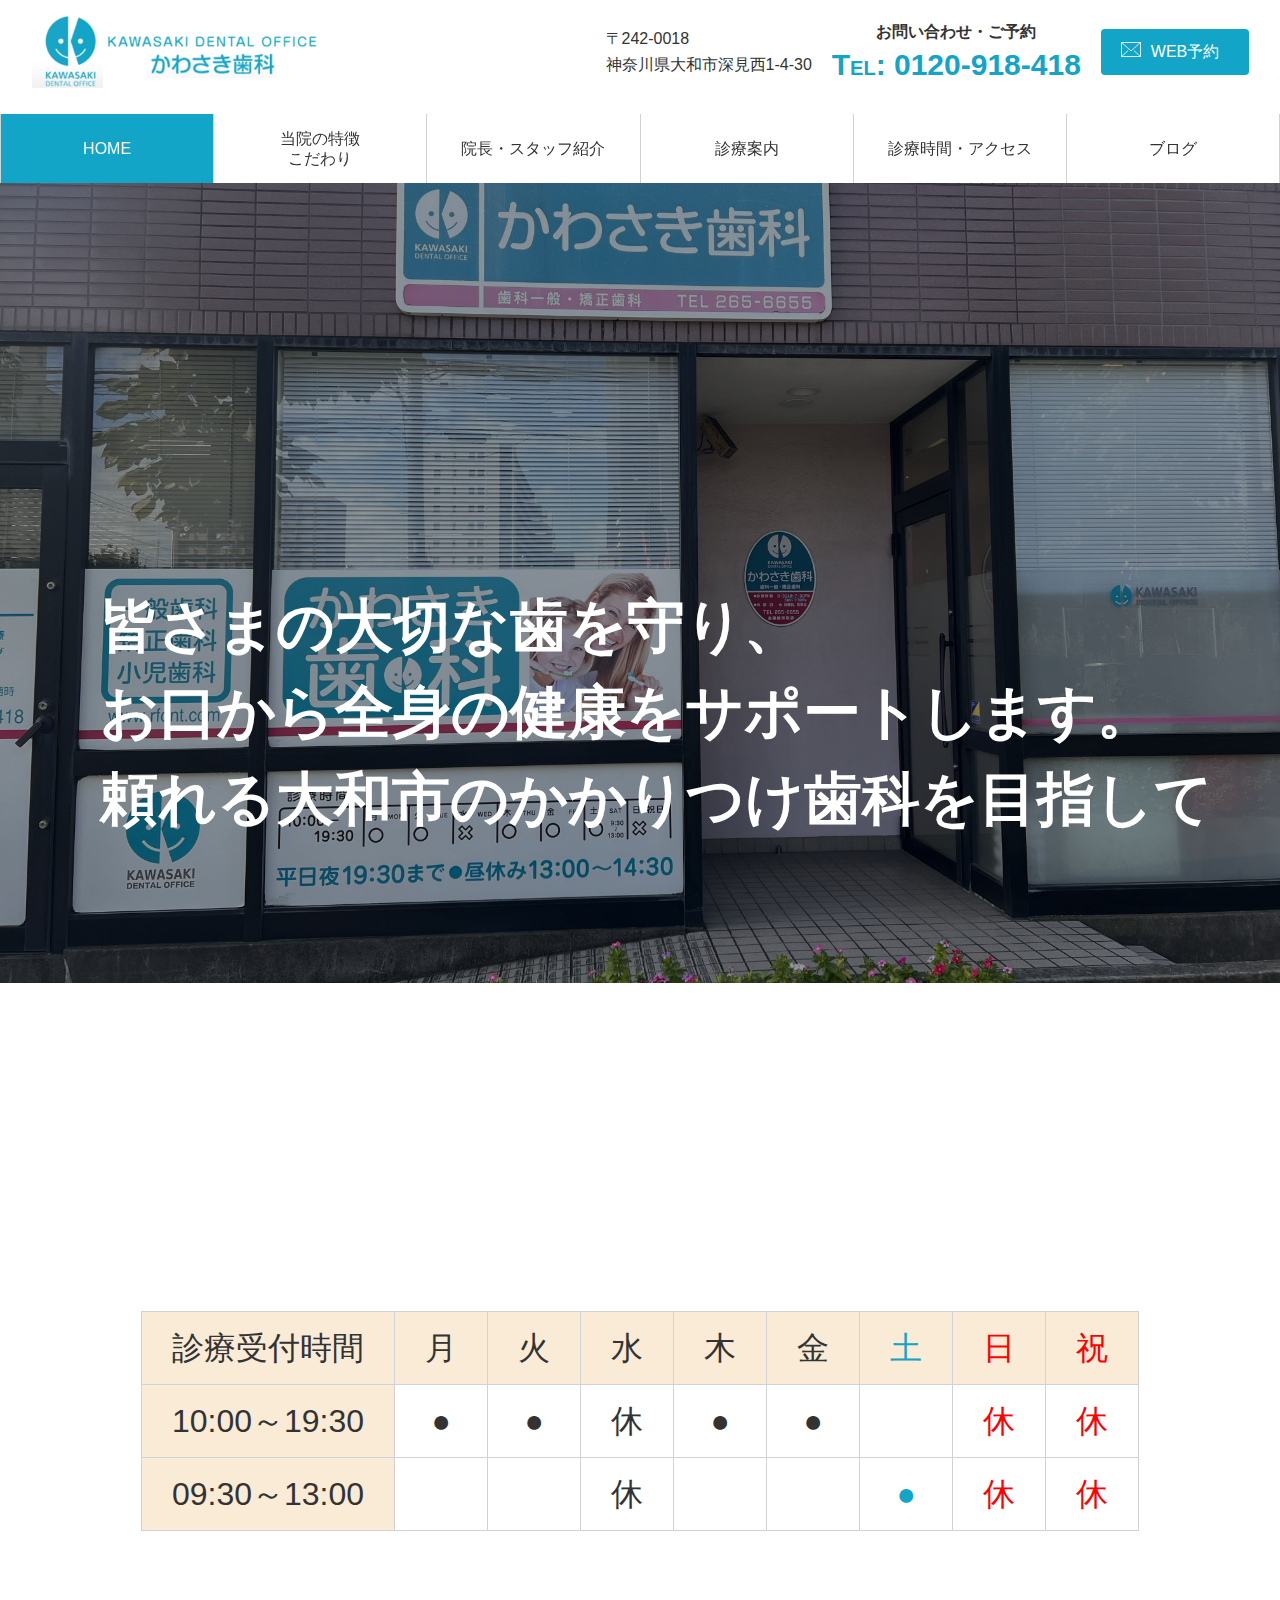
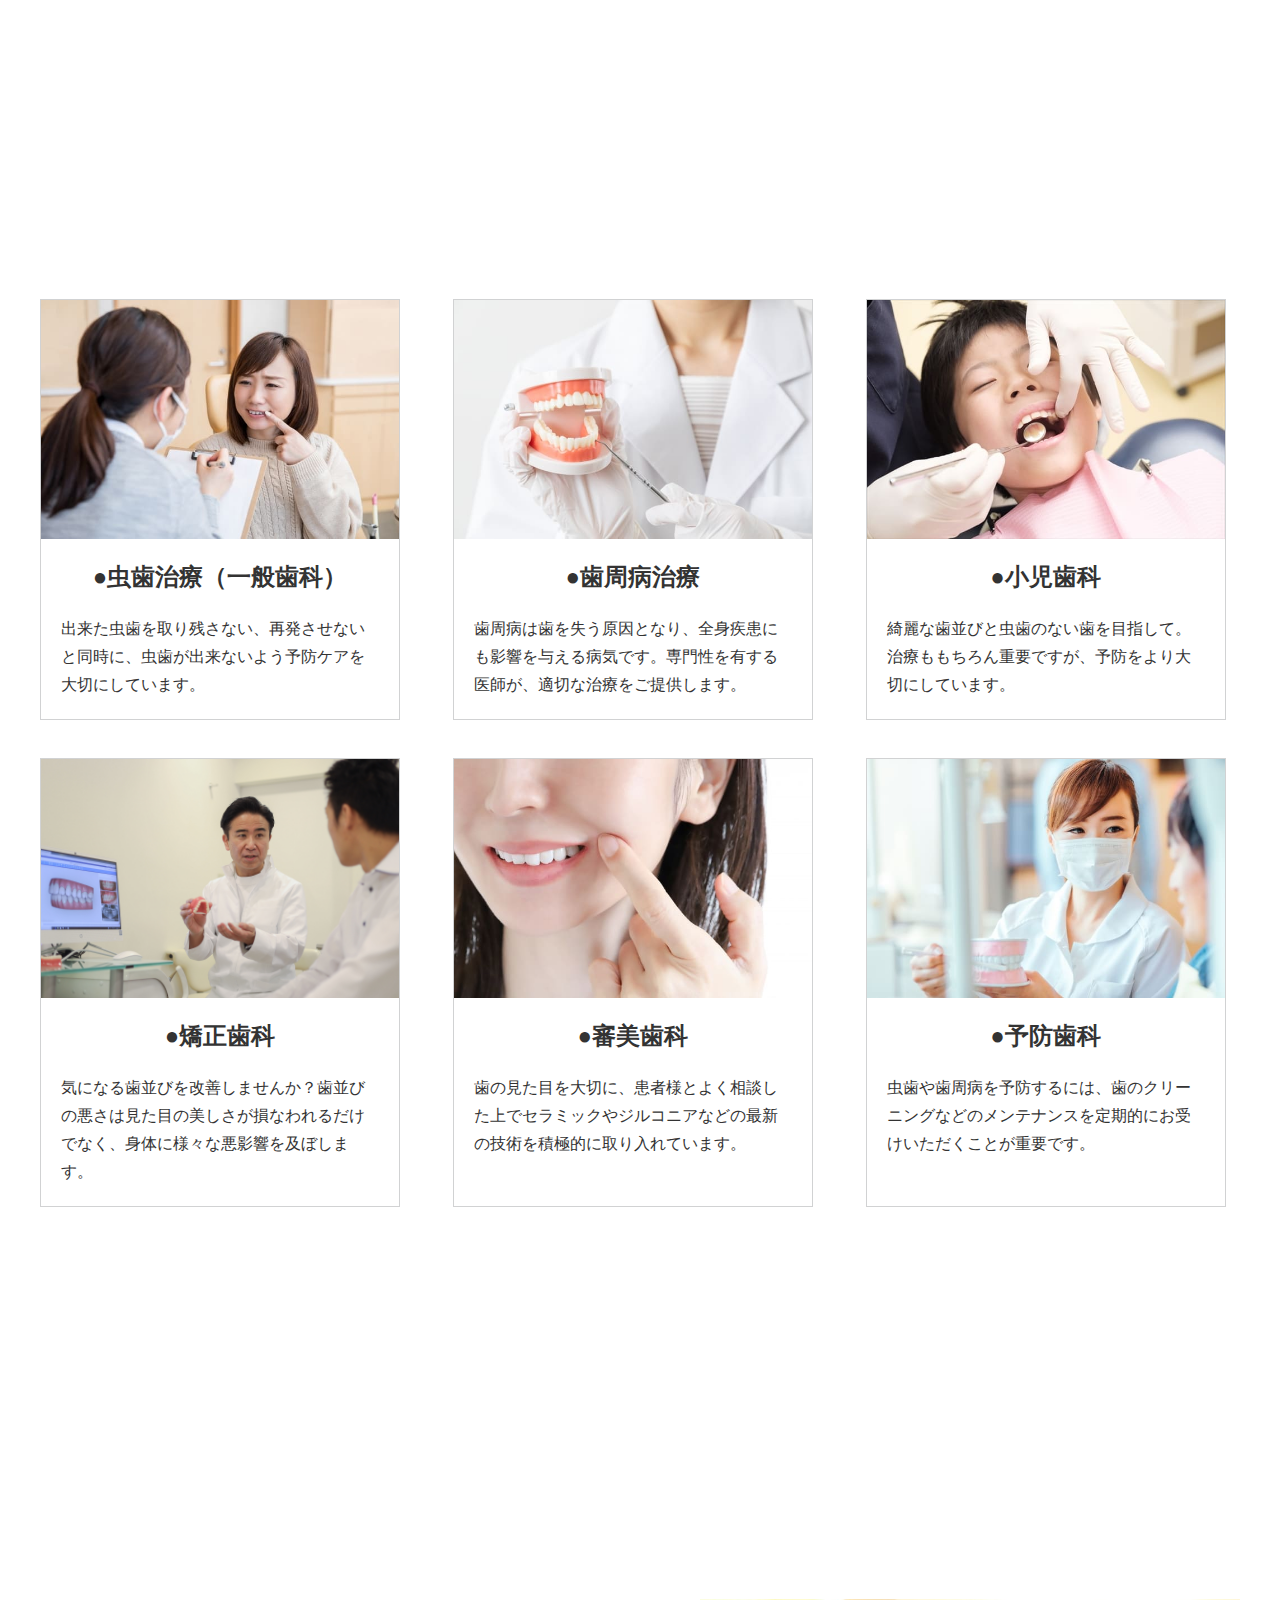
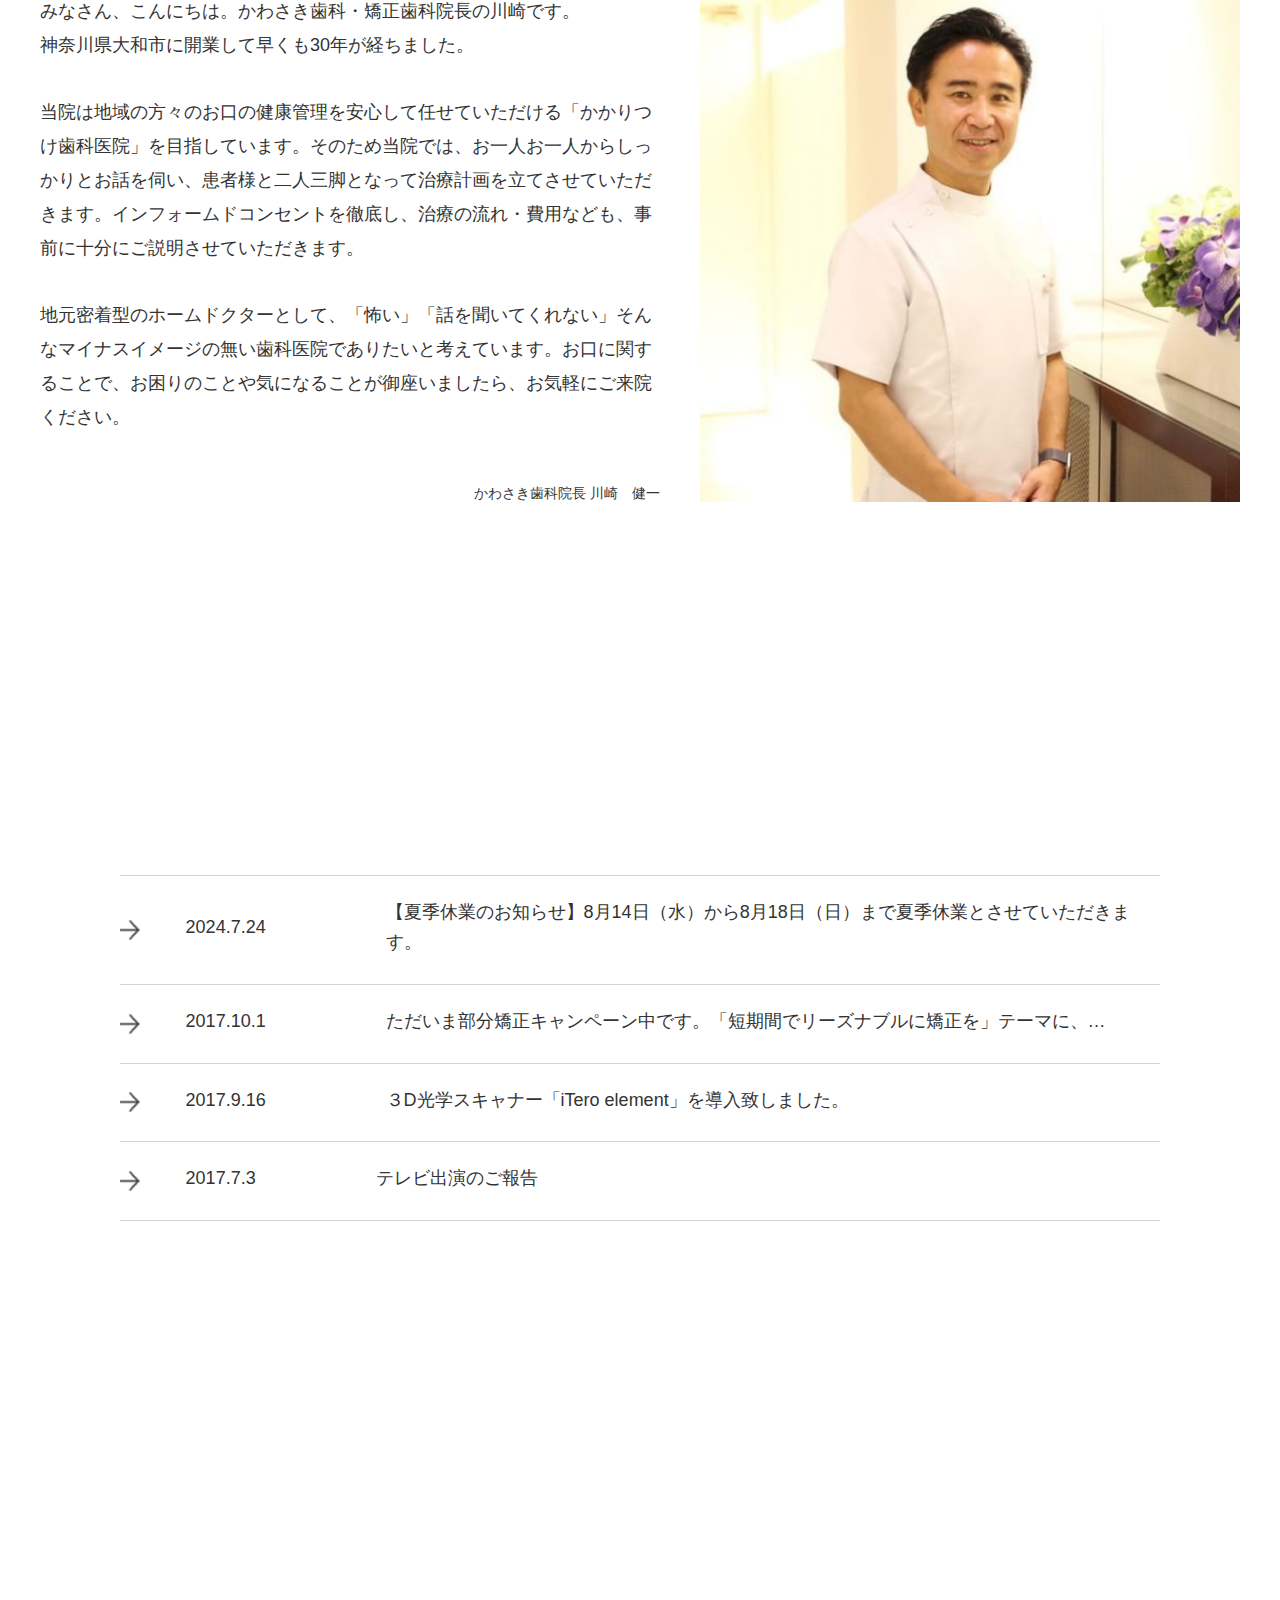
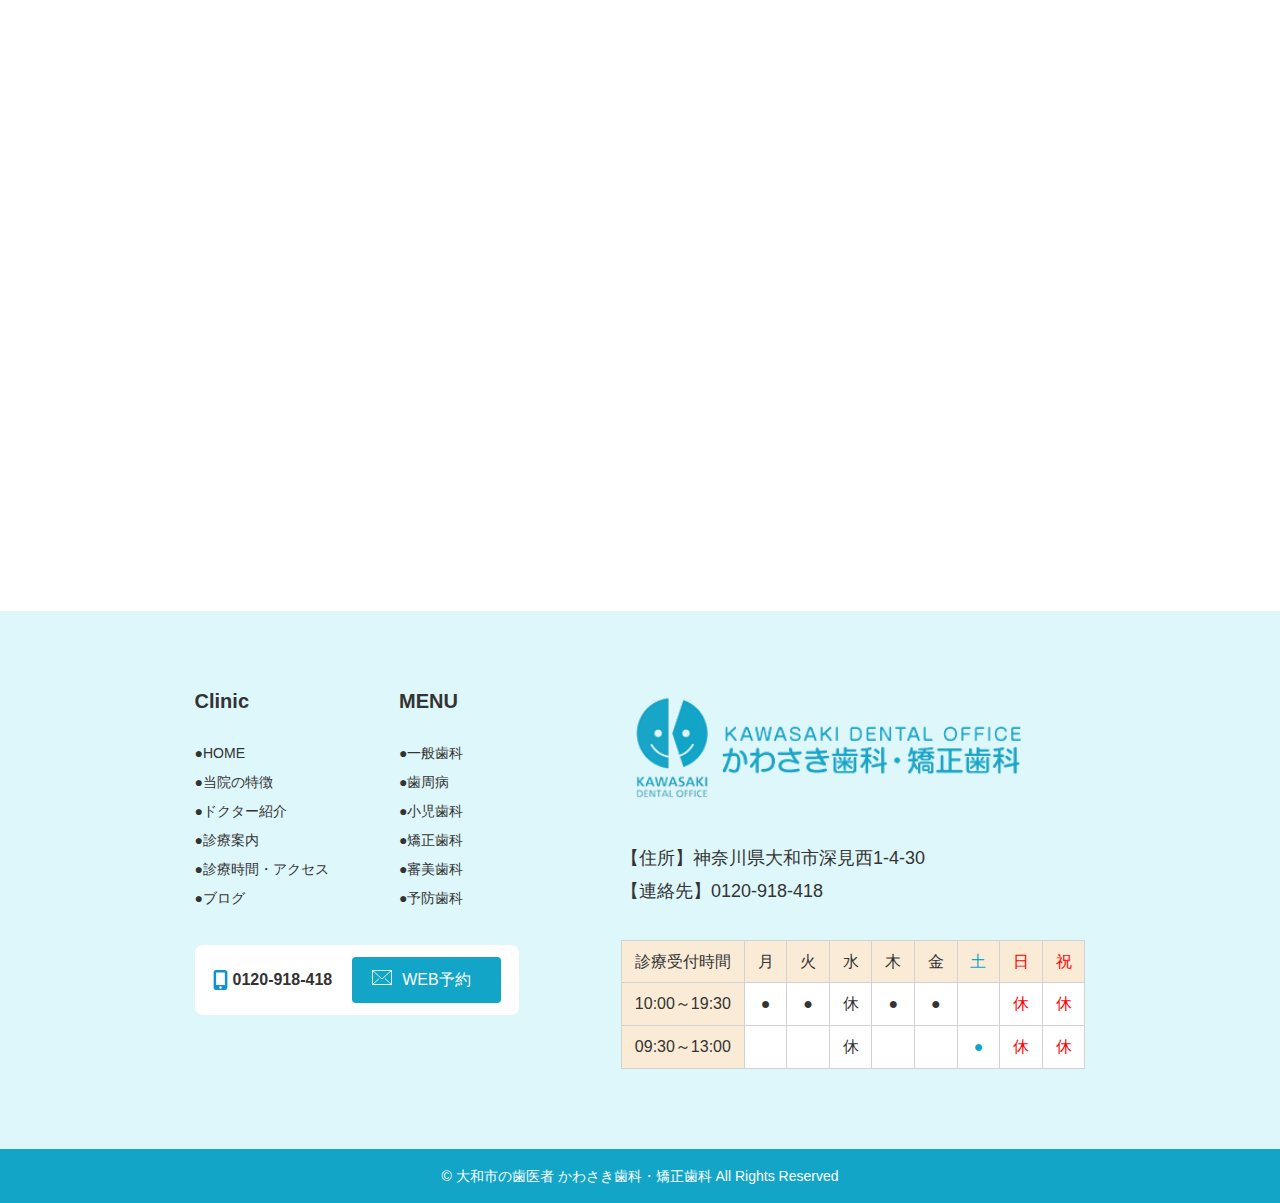
==== commit 387093cf: "Update index.html" ====
--- a/index.html
+++ b/index.html
@@ -23,6 +23,7 @@
 
     <title>大和市の歯医者ならかわさき歯科・矯正歯科</title>
 
+    <link rel="stylesheet" href="https://cdnjs.cloudflare.com/ajax/libs/font-awesome/6.4.2/css/all.min.css">
     <link rel="stylesheet" href="https://cdn.jsdelivr.net/npm/swiper@11/swiper-bundle.min.css"/>
     <link rel="stylesheet" href="./css/animate.css">
     <link rel="stylesheet"  href="./css/style.css">
@@ -46,13 +47,11 @@
                     <p class="l-header__telOn">お問い合わせ・ご予約</p>
                     <p class="l-header__telText"><a href="tel:0120-918-418">T<span>EL</span>: 0120-918-418</a></p>
                 </div>
+                <div class="l-header__reserve">
+                    <a href="./reserve.html" class="l-header__reserveLink">WEB予約</a>
+                </div>
             </div>
             <div class="l-header__infoOnlySp u-displayNone--flexPB">
-                <div class="l-header__telItem">
-                    <a href="tel:0120-918-418" class="l-header__telItemLink">
-                        <img src="./img/top/call.png" alt="" width="60" height="60">
-                    </a>
-                </div>
                 <div class="p-drawer" role="dialog" aria-labelledby="drawer-logo">
                     <button class="p-drawer__toggle" aria-controls="drawer-menu" aria-expanded="false">
                         <span></span>
@@ -134,6 +133,16 @@
             </ul>
         </div>
     </nav>
+    <div class="l-menubar__contact u-displayNone--flexPB">
+        <a href="tel:0120-918-418" class="l-menubar__contactLink">
+            <i class="fa-solid fa-phone-volume" style="color: #ffffff;"></i>
+            <p class="l-menubar__contactText">電話する</p>
+        </a>
+        <a href="./reserve.html" target="_blank" rel="noopener" class="l-menubar__contactLink">
+            <i class="fa-solid fa-calendar-days" style="color: #ffffff;"></i>
+            <p class="l-menubar__contactText">Web予約</p>
+        </a>
+    </div>
 </header>
 
 <div class="l-mainVisual">
@@ -359,28 +368,36 @@
 <footer class="l-footer">
     <div class="l-footer__inner l-container">
         <div class="l-footer__nav">
-            <nav class="l-footer__menu">
-            <p class="l-footer__menuTitle">Clinic</p>
-                <ul class="l-footer__list">
-                    <li class="l-footer__item"><a href="./index.html" class="l-footer__link">●HOME</a></li>
-                    <li class="l-footer__item"><a href="./about.html" class="l-footer__link">●当院の特徴</a></li>
-                    <li class="l-footer__item"><a href="./doctor.html" class="l-footer__link">●ドクター紹介</a></li>
-                    <li class="l-footer__item"><a href="./general_dentistry.html" class="l-footer__link">●診療案内</a></li>
-                    <li class="l-footer__item"><a href="./access.html" class="l-footer__link">●診療時間・アクセス</a></li>
-                    <li class="l-footer__item"><a href="#" class="l-footer__link">●ブログ</a></li>
-                </ul>
-            </nav>
-            <nav class="l-footer__menu">
-            <p class="l-footer__menuTitle">MENU</p>
-                <ul class="l-footer__list">
-                    <li class="l-footer__item"><a href="./general_dentistry.html" class="l-footer__link">●一般歯科</a></li>
-                    <li class="l-footer__item"><a href="./Periodontal_disease.html" class="l-footer__link">●歯周病</a></li>
-                    <li class="l-footer__item"><a href="./Pediatric_dentistry.html" class="l-footer__link">●小児歯科</a></li>
-                    <li class="l-footer__item"><a href="./Orthodontics.html" class="l-footer__link">●矯正歯科</a></li>
-                    <li class="l-footer__item"><a href="./Cosmetic_dentistry.html" class="l-footer__link">●審美歯科</a></li>
-                    <li class="l-footer__item"><a href="./Preventive_dentistry.html" class="l-footer__link">●予防歯科</a></li>
-                </ul>
-            </nav>
+            <div class="l-footer__menuWrap">
+                <nav class="l-footer__menu">
+                    <p class="l-footer__menuTitle">Clinic</p>
+                    <ul class="l-footer__list">
+                        <li class="l-footer__item"><a href="./index.html" class="l-footer__link">●HOME</a></li>
+                        <li class="l-footer__item"><a href="./about.html" class="l-footer__link">●当院の特徴</a></li>
+                        <li class="l-footer__item"><a href="./doctor.html" class="l-footer__link">●ドクター紹介</a></li>
+                        <li class="l-footer__item"><a href="./general_dentistry.html" class="l-footer__link">●診療案内</a></li>
+                        <li class="l-footer__item"><a href="./access.html" class="l-footer__link">●診療時間・アクセス</a></li>
+                        <li class="l-footer__item"><a href="#" class="l-footer__link">●ブログ</a></li>
+                    </ul>
+                </nav>
+                <nav class="l-footer__menu">
+                    <p class="l-footer__menuTitle">MENU</p>
+                    <ul class="l-footer__list">
+                        <li class="l-footer__item"><a href="./general_dentistry.html" class="l-footer__link">●一般歯科</a></li>
+                        <li class="l-footer__item"><a href="./Periodontal_disease.html" class="l-footer__link">●歯周病</a></li>
+                        <li class="l-footer__item"><a href="./Pediatric_dentistry.html" class="l-footer__link">●小児歯科</a></li>
+                        <li class="l-footer__item"><a href="./Orthodontics.html" class="l-footer__link">●矯正歯科</a></li>
+                        <li class="l-footer__item"><a href="./Cosmetic_dentistry.html" class="l-footer__link">●審美歯科</a></li>
+                        <li class="l-footer__item"><a href="./Preventive_dentistry.html" class="l-footer__link">●予防歯科</a></li>
+                    </ul>
+                </nav>
+            </div>
+            <div class="l-footer__contactBox">
+                <a href="tel:0120-918-418" class="l-footer__contactTel">0120-918-418</a>
+                <div class="l-header__reserve">
+                    <a href="./reserve.html" class="l-header__reserveLink">WEB予約</a>
+                </div>
+            </div>
         </div>
         <div class="l-footer__info">
             <div class="l-footer__logo">
--- a/css/style.css
+++ b/css/style.css
@@ -139,10 +139,20 @@
   }
 }
 .l-footer__nav {
-  display: flex;
+  display: block;
 }
 @media (max-width: 766px) {
   .l-footer__nav {
+    align-items: center;
+    display: flex;
+    flex-direction: column;
+  }
+}
+.l-footer__menuWrap {
+  display: flex;
+}
+@media (max-width: 766px) {
+  .l-footer__menuWrap {
     justify-content: center;
   }
 }
@@ -164,6 +174,35 @@
   transition: color 0.3s;
 }
 .l-footer__link:hover {
+  opacity: 0.7;
+}
+.l-footer__contactBox {
+  align-items: center;
+  background: var(--white);
+  border-radius: 0.8rem;
+  display: flex;
+  gap: 2rem;
+  margin-top: 4rem;
+  padding: clamp(1rem, 1.2vw, 1.2rem) clamp(1.5rem, 1.8vw, 1.8rem);
+}
+.l-footer__contactTel {
+  align-items: center;
+  display: inline-flex;
+  font-size: clamp(1.4rem, 1.6vw, 1.6rem);
+  font-weight: bold;
+  padding-left: 2rem;
+  position: relative;
+  transition: all 0.3s;
+}
+.l-footer__contactTel::before {
+  background: url(../img/top/icon_mobile-screen-button.svg) no-repeat;
+  content: "";
+  height: 2rem;
+  left: 0;
+  position: absolute;
+  width: 2rem;
+}
+.l-footer__contactTel:hover {
   opacity: 0.7;
 }
 @media (max-width: 766px) {
@@ -234,8 +273,10 @@
 .l-header__infoWrap {
   align-items: center;
   display: flex;
-  font-size: clamp(2rem, 2vw, 2.4rem);
-  gap: 4rem;
+  gap: 2rem;
+}
+.l-header__access {
+  font-size: 1.6rem;
 }
 .l-header__address {
   padding-top: 1rem;
@@ -244,32 +285,47 @@
   font-weight: bold;
   text-align: center;
 }
+.l-header__telOn {
+  font-size: 1.6rem;
+}
 .l-header__telText {
   color: var(--turquoise);
-  font-size: clamp(2rem, 2.4vw, 3.4rem);
+  font-size: clamp(2rem, 2.4vw, 3rem);
   padding-top: 1rem;
 }
 .l-header__telText span {
-  font-size: clamp(2rem, 2.4vw, 2.4rem);
+  font-size: clamp(1.6rem, 2vw, 2rem);
+}
+.l-header__reserve {
+  display: flex;
+}
+.l-header__reserveLink {
+  align-items: center;
+  background: var(--turquoise);
+  border-radius: 0.4rem;
+  color: var(--white);
+  display: inline-flex;
+  font-size: clamp(1.4rem, 1.6vw, 1.6rem);
+  max-width: 30rem;
+  padding: 1.5rem clamp(2rem, 3vw, 3rem);
+  padding-left: 5rem;
+  position: relative;
+  transition: all 0.3s;
+  width: 100%;
+}
+.l-header__reserveLink::before {
+  background: url(../img/top/icon_mail.svg) no-repeat;
+  content: "";
+  height: 2rem;
+  left: 2rem;
+  position: absolute;
+  width: 2rem;
+}
+.l-header__reserveLink:hover {
+  opacity: 0.7;
 }
 .l-header__infoOnlySp {
   gap: clamp(1.5rem, 3vw, 4rem);
-}
-.l-header__telItem {
-  height: 6rem;
-  width: 6rem;
-}
-@media (max-width: 576px) {
-  .l-header__telItem {
-    height: 4rem;
-    width: 4rem;
-  }
-}
-.l-header__telItemLink {
-  transition: all 0.3s;
-}
-.l-header__telItemLink:hover {
-  opacity: 0.7;
 }
 
 .l-menubar {
@@ -370,6 +426,40 @@
 .l-menubar__submenuLink:hover {
   color: #fff;
 }
+.l-menubar__contact {
+  display: flex;
+  left: 0;
+  position: sticky;
+  top: 0;
+  width: 100%;
+  z-index: 10;
+}
+.l-menubar__contactLink {
+  align-items: center;
+  background: var(--turquoise);
+  display: flex;
+  gap: 2rem;
+  height: 4.5rem;
+  justify-content: center;
+  padding: 1rem 1.5rem;
+  transition: all 0.3s;
+  width: 100%;
+}
+.l-menubar__contactLink:first-of-type {
+  border-right: 0.1rem solid var(--white);
+}
+.l-menubar__contactLink .fa-solid.fa-phone-volume,
+.l-menubar__contactLink .fa-solid.fa-calendar-days {
+  font-size: 2rem;
+}
+.l-menubar__contactLink:hover {
+  opacity: 0.7;
+}
+.l-menubar__contactText {
+  color: var(--white);
+  font-size: clamp(1.4rem, 1.6vw, 1.6rem);
+  font-weight: bold;
+}
 
 .l-mainVisual {
   position: relative;
@@ -681,9 +771,12 @@
 .p-section__textWrap--pb {
   padding-bottom: clamp(2rem, 4vw, 4rem);
 }
-.p-section__text {
+.p-section__text, .p-section__text--mtSmall {
   font-size: clamp(1.4rem, 1.8vw, 1.8rem);
   line-height: 1.88;
+}
+.p-section__text--mtSmall {
+  margin-top: clamp(1rem, 2vw, 2vw);
 }
 .p-section__ceoSignature {
   margin-top: 4.4rem;
@@ -693,12 +786,18 @@
   font-size: clamp(1.2rem, 1.4vw, 1.4rem);
   line-height: 2;
 }
-.p-section__item {
+.p-section__listWrap {
+  margin-top: clamp(2rem, 2.5vw, 2.5rem);
+}
+.p-section__item, .p-section__item--mtNone {
   margin-top: clamp(2rem, 2vw, 4rem);
 }
-.p-section__item p {
+.p-section__item p, .p-section__item--mtNone p {
   font-size: clamp(1.4rem, 1.8vw, 1.8rem);
   line-height: 1.88;
+}
+.p-section__item--mtNone {
+  margin-top: 0;
 }
 
 .p-news__list {
@@ -1158,6 +1257,183 @@
   vertical-align: middle;
 }
 
+.p-contact__content {
+  display: flex;
+  justify-content: center;
+  margin-top: clamp(8rem, 10vw, 10rem);
+}
+.p-contact__form {
+  max-width: 80rem;
+  width: 100%;
+}
+.p-contact__formRow {
+  align-items: center;
+  border: 0.1rem solid var(--gray);
+  display: flex;
+  padding: 2rem 1rem;
+}
+@media (max-width: 766px) {
+  .p-contact__formRow {
+    display: block;
+  }
+}
+.p-contact__formLabel, .p-contact__formLabel--plNone {
+  font-size: clamp(1.4rem, 1.6vw, 1.6rem);
+  padding-left: 5rem;
+  width: 30rem;
+}
+.p-contact__formLabel--en {
+  color: var(--brown);
+  display: block;
+  font-size: 1rem;
+  font-weight: 400;
+  margin-top: 0.5rem;
+}
+@media (max-width: 766px) {
+  .p-contact__formLabel--en {
+    display: inline-block;
+    padding-left: 1rem;
+  }
+}
+@media (max-width: 766px) {
+  .p-contact__formLabel--plNone {
+    padding-left: 0;
+  }
+}
+.p-contact label.is-required {
+  position: relative;
+}
+.p-contact label.is-required::after {
+  background: var(--red);
+  border-radius: 0.4rem;
+  color: var(--white);
+  content: "必須";
+  font-size: 1.2rem;
+  font-weight: 700;
+  left: 0;
+  padding: 0.3rem 0.6rem;
+  position: absolute;
+  top: 50%;
+  transform: translateY(-50%);
+}
+.p-contact__formInput {
+  width: calc(100% - 30rem);
+}
+@media (max-width: 766px) {
+  .p-contact__formInput {
+    margin-top: 1.5rem;
+    width: 100%;
+  }
+}
+.p-contact [type=text],
+.p-contact [type=email],
+.p-contact [type=number],
+.p-contact [type=date],
+.p-contact select,
+.p-contact textarea {
+  background: var(--white);
+  border: 0.2rem solid var(--gray);
+  border-radius: 0.4rem;
+  padding: 1.2rem 0.6rem;
+  width: 100%;
+  -webkit-appearance: none;
+     -moz-appearance: none;
+          appearance: none;
+  box-shadow: none;
+  font-family: var(--gothic);
+  outline: none;
+}
+.p-contact [type=text]:focus,
+.p-contact [type=email]:focus,
+.p-contact [type=number]:focus,
+.p-contact [type=date]:focus,
+.p-contact select:focus,
+.p-contact textarea:focus {
+  border-color: var(--lightblue);
+  box-shadow: 0px 4px 3px -3px var(--lightblue);
+}
+.p-contact [type=text]:hover,
+.p-contact [type=email]:hover,
+.p-contact [type=number]:hover,
+.p-contact [type=date]:hover,
+.p-contact select:hover,
+.p-contact textarea:hover {
+  border-color: var(--lightblue);
+  box-shadow: 0px 4px 3px -3px var(--lightblue);
+}
+.p-contact textarea {
+  height: 20rem;
+  resize: none;
+  width: 100%;
+}
+.p-contact input[type=date]::-webkit-calendar-picker-indicator {
+  height: 100%;
+  opacity: 0;
+  position: absolute;
+  width: 100%;
+}
+.p-contact input[type=date]::-webkit-inner-spin-button {
+  -webkit-appearance: none;
+}
+.p-contact input[type=date]::-webkit-clear-button {
+  -webkit-appearance: none;
+}
+.p-contact input[type=date] {
+  position: relative;
+}
+.p-contact__formGroup {
+  align-items: center;
+  display: flex;
+  gap: clamp(2rem, 4vw, 4rem);
+  justify-content: start;
+  width: 100%;
+}
+@media (max-width: 766px) {
+  .p-contact__formGroup {
+    margin-top: 1.5rem;
+  }
+}
+.p-contact__formTextarea {
+  width: calc(100% - 30rem);
+}
+@media (max-width: 766px) {
+  .p-contact__formTextarea {
+    margin-top: 1.5rem;
+    width: 100%;
+  }
+}
+.p-contact__submitGroup {
+  display: flex;
+  gap: clamp(2rem, 4vw, 4rem);
+  justify-content: center;
+  margin-top: 2rem;
+}
+.p-contact__formBtn {
+  border: 0.1rem solid var(--gray);
+  border-radius: 4px;
+  cursor: pointer;
+  flex: 1;
+  font-size: clamp(1.4rem, 1.6vw, 1.6rem);
+  max-width: 30rem;
+  padding: 1.6rem;
+  transition: background-color 0.2s ease;
+  width: 100%;
+}
+.p-contact__formBtn--reset {
+  background-color: var(--gray);
+  color: var(--white);
+}
+.p-contact__formBtn--reset:hover {
+  background-color: var(--brown);
+}
+.p-contact__formBtn--confirm {
+  background-color: var(--lightblue);
+  color: var(--white);
+}
+.p-contact__formBtn--confirm:hover {
+  background-color: var(--turquoise);
+}
+
 .u-displayNone {
   display: none;
 }
